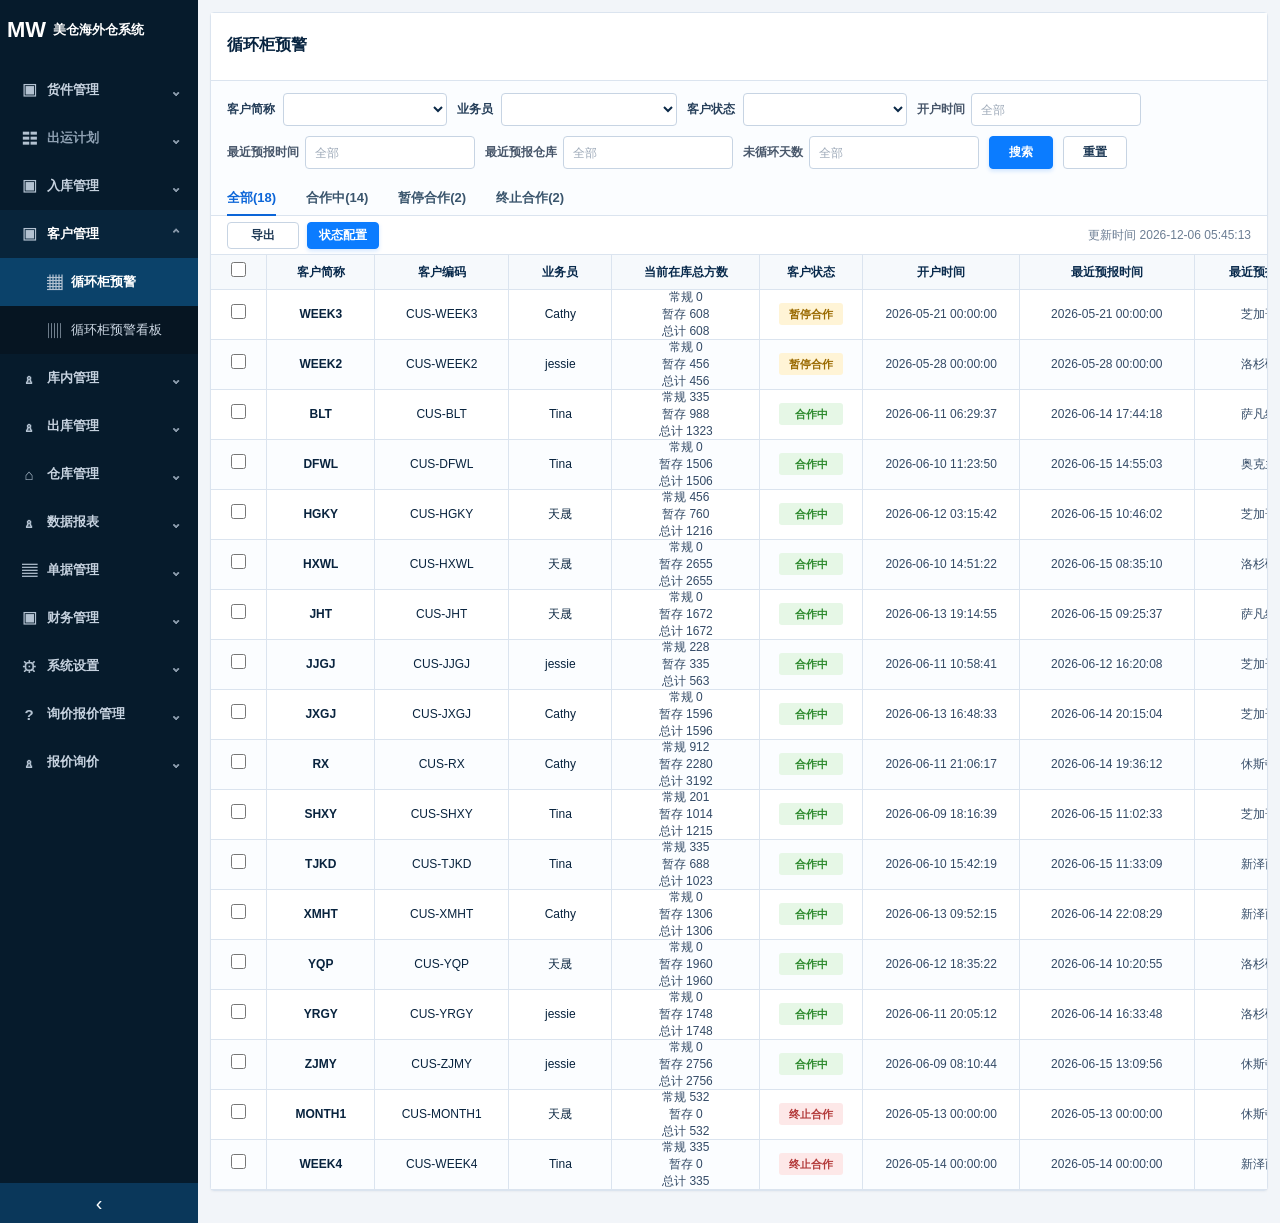
==== cycle-warning/index.html @ dd130757 "Publish latest cycle warning page" ====
<!doctype html>
<html lang="zh-CN">
  <head>
    <meta charset="UTF-8" />
    <meta name="viewport" content="width=device-width, initial-scale=1.0" />
    <title>循环柜预警</title>
    <meta http-equiv="Cache-Control" content="no-cache, no-store, must-revalidate" />
    <meta http-equiv="Pragma" content="no-cache" />
    <meta http-equiv="Expires" content="0" />
    <link rel="stylesheet" href="styles.css?v=20260706-update-time" />
    <style>
      .customer-status-badge { display: inline-flex; align-items: center; justify-content: center; min-width: 64px; height: 22px; padding: 0 8px; border-radius: 3px; font-weight: 700; font-size: 11px; background: #e6f7e6; color: #2d8a2d; }
      .customer-status-badge.paused { background: #fff4d6; color: #9a6a00; }
      .customer-status-badge.inactive { background: #fde8e8; color: #b33a3a; }
    </style>
  </head>
  <body>
    <div class="layout">
      <nav class="sidebar" aria-label="主导航">
        <div class="brand">
          <span class="brand-mark">MW</span>
          <span class="brand-name">美仓海外仓系统</span>
        </div>

        <div class="nav-menu">
          <button class="menu-button" type="button">
            <span class="menu-icon" aria-hidden="true">▣</span>
            <span>货件管理</span>
            <span class="menu-caret" aria-hidden="true">⌄</span>
          </button>
          <button class="menu-button muted" type="button">
            <span class="menu-icon" aria-hidden="true">☷</span>
            <span>出运计划</span>
            <span class="menu-caret" aria-hidden="true">⌄</span>
          </button>
          <button class="menu-button" type="button">
            <span class="menu-icon" aria-hidden="true">▣</span>
            <span>入库管理</span>
            <span class="menu-caret" aria-hidden="true">⌄</span>
          </button>
          <div class="submenu">
            <button class="submenu-button" type="button">
              <span class="submenu-icon" aria-hidden="true">▧</span>
              <span>预报单</span>
            </button>
            <button class="submenu-button" type="button">
              <span class="submenu-icon" aria-hidden="true">▧</span>
              <span>运单管理</span>
            </button>
          </div>
          <button class="menu-button active-parent" type="button" aria-expanded="true">
            <span class="menu-icon" aria-hidden="true">▣</span>
            <span>客户管理</span>
            <span class="menu-caret" aria-hidden="true">⌃</span>
          </button>
          <div class="submenu open">
            <button class="tab-button active" data-tab="overview" type="button">
              <span class="tab-icon" aria-hidden="true">▦</span>
              <span>循环柜预警</span>
            </button>
            <button class="tab-button" data-tab="warning-dashboard" type="button">
              <span class="tab-icon" aria-hidden="true">▥</span>
              <span>循环柜预警看板</span>
            </button>
          </div>
          <button class="menu-button" type="button">
            <span class="menu-icon" aria-hidden="true">♙</span>
            <span>库内管理</span>
            <span class="menu-caret" aria-hidden="true">⌄</span>
          </button>
          <button class="menu-button" type="button">
            <span class="menu-icon" aria-hidden="true">♙</span>
            <span>出库管理</span>
            <span class="menu-caret" aria-hidden="true">⌄</span>
          </button>
          <button class="menu-button" type="button">
            <span class="menu-icon" aria-hidden="true">⌂</span>
            <span>仓库管理</span>
            <span class="menu-caret" aria-hidden="true">⌄</span>
          </button>
          <button class="menu-button" type="button">
            <span class="menu-icon" aria-hidden="true">♙</span>
            <span>数据报表</span>
            <span class="menu-caret" aria-hidden="true">⌄</span>
          </button>
          <button class="menu-button" type="button">
            <span class="menu-icon" aria-hidden="true">▤</span>
            <span>单据管理</span>
            <span class="menu-caret" aria-hidden="true">⌄</span>
          </button>
          <button class="menu-button" type="button">
            <span class="menu-icon" aria-hidden="true">▣</span>
            <span>财务管理</span>
            <span class="menu-caret" aria-hidden="true">⌄</span>
          </button>
          <button class="menu-button" type="button">
            <span class="menu-icon" aria-hidden="true">⚙</span>
            <span>系统设置</span>
            <span class="menu-caret" aria-hidden="true">⌄</span>
          </button>
          <button class="menu-button" type="button">
            <span class="menu-icon" aria-hidden="true">?</span>
            <span>询价报价管理</span>
            <span class="menu-caret" aria-hidden="true">⌄</span>
          </button>
          <button class="menu-button" type="button">
            <span class="menu-icon" aria-hidden="true">♙</span>
            <span>报价询价</span>
            <span class="menu-caret" aria-hidden="true">⌄</span>
          </button>
        </div>
        <button class="sidebar-collapse" type="button" aria-label="收起侧栏">‹</button>
      </nav>

      <main class="page-shell" id="tab-overview">
        <section class="board-panel" aria-label="循环柜预警">
          <div class="board-header">
            <div>
              <h1>循环柜预警</h1>
            </div>
          </div>

          <div class="board-filters">
            <label class="field field-filter">
              <span>客户简称</span>
              <select id="overviewCustomerSearch">
                <option value=""></option>
              </select>
            </label>
            <label class="field field-filter">
              <span>业务员</span>
              <select id="overviewSalespersonSearch">
                <option value=""></option>
              </select>
            </label>
            <label class="field field-filter">
              <span>客户状态</span>
              <select id="overviewCustomerStatusSearch">
                <option value=""></option>
              </select>
            </label>
            <label class="field field-range">
              <span>开户时间</span>
              <div class="range-box" id="codeCreateTimeBox">
                <input class="range-display" id="codeCreateTimeDisplay" type="text" placeholder="全部" readonly autocomplete="off" />
                <button class="range-clear" id="codeCreateTimeClear" type="button" title="清除">✕</button>
                <div class="range-drop" hidden>
                  <div class="range-drop-row">
                    <input id="codeCreateTimeFrom" type="datetime-local" />
                    <span>—</span>
                    <input id="codeCreateTimeTo" type="datetime-local" />
                  </div>
                </div>
              </div>
            </label>
            <label class="field field-range">
              <span>最近预报时间</span>
              <div class="range-box" id="latestTimeBox">
                <input class="range-display" id="latestTimeDisplay" type="text" placeholder="全部" readonly autocomplete="off" />
                <button class="range-clear" id="latestTimeClear" type="button" title="清除">✕</button>
                <div class="range-drop" hidden>
                  <div class="range-drop-row">
                    <input id="latestTimeFrom" type="datetime-local" />
                    <span>—</span>
                    <input id="latestTimeTo" type="datetime-local" />
                  </div>
                </div>
              </div>
            </label>
            <label class="field field-range">
              <span>最近预报仓库</span>
              <div class="range-box multi-select-box" id="latestWarehouseBox">
                <input class="range-display" id="latestWarehouseDisplay" type="text" placeholder="全部" readonly autocomplete="off" />
                <button class="range-clear" id="latestWarehouseClear" type="button" title="清除">✕</button>
                <div class="range-drop multi-select-drop" id="latestWarehouseDrop" hidden></div>
              </div>
            </label>
            <label class="field field-range">
              <span>未循环天数</span>
              <div class="range-box" id="unreportedDaysBox">
                <input class="range-display" id="unreportedDaysDisplay" type="text" placeholder="全部" readonly autocomplete="off" />
                <button class="range-clear" id="unreportedDaysClear" type="button" title="清除">✕</button>
                <div class="range-drop" hidden>
                  <div class="range-drop-row">
                    <input id="unreportedDaysFrom" type="number" min="0" step="1" placeholder="最小" />
                    <span>—</span>
                    <input id="unreportedDaysTo" type="number" min="0" step="1" placeholder="最大" />
                  </div>
                </div>
              </div>
            </label>
            <button id="boardSearchButton" class="btn primary" type="button">搜索</button>
            <button id="resetBoardButton" class="btn" type="button">重置</button>
          </div>

          <div class="board-status-tabs" aria-label="客户合作状态筛选">
            <button class="board-status-tab active" type="button" data-status="">全部</button>
            <button class="board-status-tab" type="button" data-status="合作中">合作中</button>
            <button class="board-status-tab" type="button" data-status="暂停合作">暂停合作</button>
            <button class="board-status-tab" type="button" data-status="终止合作">终止合作</button>
          </div>

          <div class="board-list-toolbar" id="boardListToolbar">
            <div class="toolbar-actions">
              <button class="btn tiny" id="boardListExportBtn" type="button">导出</button>
              <button class="btn tiny primary" id="boardListCsBtn" type="button">状态配置</button>
            </div>
            <span class="toolbar-update-time" id="boardUpdateTime"></span>
          </div>

          <div class="alert-table-wrap">
            <table class="alert-table">
              <thead>
                <tr>
                  <th class="col-check"><input id="boardSelectAll" type="checkbox" aria-label="全选" /></th>
                  <th>客户简称</th>
                  <th>客户编码</th>
                  <th>业务员</th>
                  <th>当前在库总方数</th>
                  <th>客户状态</th>
                  <th>开户时间</th>
                  <th>最近预报时间</th>
                  <th>最近预报仓库</th>
                  <th>未循环天数</th>
                  <th>洛杉矶仓最近预报时间</th>
                  <th>洛杉矶仓在库方数</th>
                  <th>芝加哥仓最近预报时间</th>
                  <th>芝加哥仓在库方数</th>
                  <th>新泽西仓最近预报时间</th>
                  <th>新泽西仓在库方数</th>
                  <th>萨凡纳仓最近预报时间</th>
                  <th>萨凡纳仓在库方数</th>
                  <th>休斯顿仓最近预报时间</th>
                  <th>休斯顿仓在库方数</th>
                  <th>奥克兰仓最近预报时间</th>
                  <th>奥克兰仓在库方数</th>
                </tr>
              </thead>
              <tbody id="alertBody"></tbody>
            </table>
            <div id="overviewEmptyState" class="empty-state" hidden>暂无匹配预警记录</div>
          </div>
        </section>
      </main>

      <main class="page-shell" id="tab-warning-dashboard" hidden>
        <section class="dashboard-panel" aria-label="循环柜预警看板">
          <div class="board-header">
            <div>
              <h1>循环柜预警看板</h1>
              <p>按周追踪未预报客户数量，并识别连续未预报周数最高的客户</p>
            </div>
            <div class="header-tools">
              <div class="run-meta" id="dashboardMeta">数据加载中</div>
            </div>
          </div>

          <div class="board-filters dashboard-filters">
            <label class="field field-week-range">
              <span>统计周范围</span>
              <select id="dashboardWeekRangeSelect">
                <option value="current">本周</option>
                <option value="4">近4周</option>
                <option value="8" selected>近8周</option>
                <option value="all">全部周期</option>
              </select>
            </label>
            <button id="dashboardSearchButton" class="btn primary" type="button">搜索</button>
            <button id="dashboardResetButton" class="btn" type="button">重置</button>
          </div>

          <div class="dashboard-grid">
            <article class="dashboard-card chart-card">
              <div class="chart-head">
                <div>
                  <h2>每周未预报客户数量</h2>
                  <p>按统计周范围</p>
                </div>
                <strong id="weeklyWarningTotal">0</strong>
              </div>
              <div class="line-chart-wrap">
                <canvas id="weeklyWarningLineChart" height="260"></canvas>
              </div>
            </article>

            <article class="dashboard-card chart-card">
              <div class="chart-head">
                <div>
                  <h2>连续未预报周数 Top 10</h2>
                  <p>当前预警客户范围，展示实际连续周数</p>
                </div>
                <strong id="topUnreportedMax">0</strong>
              </div>
              <div class="bar-chart-list" id="topUnreportedBarChart"></div>
            </article>
          </div>
        </section>
      </main>

      <main class="page-shell details-drawer" id="tab-details" hidden>
        <div class="details-top-bar">
          <button id="backButton" class="drawer-close-btn" type="button" aria-label="关闭">×</button>
          <strong class="details-title">预报明细</strong>
          <span id="resultSummary">共 0 条</span>
          <div class="details-top-actions">
            <span class="selection-info" id="selectionInfo">已选 0 条</span>
            <button id="exportSelectedButton" class="btn tiny" type="button" hidden>导出选中</button>
            <button id="clearSelectionButton" class="btn tiny" type="button" hidden>取消选择</button>
          </div>
        </div>

        <section class="search-panel" aria-label="搜索筛选">
          <div class="search-row">
            <label class="field">
              <span>客户名称</span>
              <input id="customerInput" type="text" placeholder="如 TTTX" autocomplete="off" />
            </label>
            <label class="field">
              <span>业务员</span>
              <input id="salespersonInput" type="text" placeholder="如 jessie" autocomplete="off" />
            </label>
            <label class="field">
              <span>运单状态</span>
              <select id="statusSelect">
                <option value="">全部运单状态</option>
              </select>
            </label>
            <label class="field">
              <span>创建时间</span>
              <input id="createdAtInput" type="text" placeholder="如 2026-06-14" autocomplete="off" />
            </label>
            <label class="field">
              <span>船司代码</span>
              <input id="carrierCodeInput" type="text" placeholder="如 HEDE" autocomplete="off" />
            </label>
            <div class="actions" aria-label="搜索操作">
              <button id="searchButton" class="btn primary" type="button">搜索</button>
              <button id="resetButton" class="btn" type="button">重置</button>
            </div>
          </div>
        </section>

        <section class="table-section" aria-label="预报明细">
          <div class="warehouse-tabs" aria-label="仓库筛选">
            <button class="warehouse-tab active" type="button" data-warehouse="">全部</button>
            <button class="warehouse-tab" type="button" data-warehouse="洛杉矶仓">洛杉矶仓</button>
            <button class="warehouse-tab" type="button" data-warehouse="芝加哥仓">芝加哥仓</button>
            <button class="warehouse-tab" type="button" data-warehouse="新泽西仓">新泽西仓</button>
            <button class="warehouse-tab" type="button" data-warehouse="萨凡纳仓">萨凡纳仓</button>
            <button class="warehouse-tab" type="button" data-warehouse="休斯顿仓">休斯顿仓</button>
            <button class="warehouse-tab" type="button" data-warehouse="奥克兰仓">奥克兰仓</button>
            <button class="btn tiny" id="exportButton" type="button">导出</button>
            <button class="icon-btn field-settings-button" id="fieldSettingsButton" type="button" aria-label="自定义列表字段" title="自定义列表字段">⚙</button>
          </div>

          <div class="table-wrap">
            <table id="detailsTable">
              <thead>
                <tr id="detailsTableHead"></tr>
              </thead>
              <tbody id="tableBody"></tbody>
            </table>
            <div id="emptyState" class="empty-state" hidden>暂无匹配数据</div>
          </div>
        </section>

      </main>
    </div>

    <div class="field-settings-mask" id="fieldSettingsMask" hidden></div>
    <aside class="field-settings-drawer" id="fieldSettingsDrawer" hidden aria-label="自定义列表字段">
      <div class="field-settings-header">
        <button class="modal-close-btn" id="fieldSettingsClose" type="button" aria-label="关闭">×</button>
        <h2>自定义列表字段</h2>
      </div>
      <div class="field-settings-table-wrap">
        <table class="field-settings-table">
          <thead>
            <tr>
              <th>列顺序</th>
              <th>字段名称(中文)</th>
              <th>是否显示</th>
              <th>操作</th>
            </tr>
          </thead>
          <tbody id="fieldSettingsBody"></tbody>
        </table>
      </div>
      <div class="field-settings-footer">
        <button class="btn" id="fieldSettingsCancel" type="button">取消</button>
        <button class="btn primary" id="fieldSettingsApply" type="button">应用</button>
      </div>
    </aside>

    <div id="toast" class="toast" hidden></div>

    <div class="modal-overlay" id="customerStatusModal" hidden>
      <div class="modal-panel" style="width:480px;">
        <div class="modal-header">
          <h2>状态配置</h2>
          <button class="modal-close-btn" id="customerStatusModalClose" type="button" aria-label="关闭">✕</button>
        </div>
        <div class="progress-modal-body" style="padding:20px 24px;">
          <div class="progress-form-row">
            <label class="progress-form-label">暂停合作</label>
            <div class="progress-form-control">
              <input id="csPauseDays" type="number" min="0" step="1" style="width:100%;height:34px;border:1px solid #d0d7df;border-radius:4px;padding:0 10px;font-size:13px;outline:none;" />
              <p class="progress-form-hint">未循环天数大于等于该值时显示为暂停合作。</p>
            </div>
          </div>
          <div class="progress-form-row">
            <label class="progress-form-label">终止合作</label>
            <div class="progress-form-control">
              <input id="csTerminateDays" type="number" min="1" step="1" style="width:100%;height:34px;border:1px solid #d0d7df;border-radius:4px;padding:0 10px;font-size:13px;outline:none;" />
              <p class="progress-form-hint">未循环天数大于等于该值时显示为终止合作。</p>
            </div>
          </div>
          <div class="progress-form-row">
            <label class="progress-form-label">低方数预警</label>
            <div class="progress-form-control">
              <input id="csLowVolumeThreshold" type="number" min="0" step="1" style="width:100%;height:34px;border:1px solid #d0d7df;border-radius:4px;padding:0 10px;font-size:13px;outline:none;" />
              <p class="progress-form-hint">在库方数低于该值时标红显示。</p>
            </div>
          </div>
          <div id="csConfigSummary" style="margin:0 0 14px 92px;color:#55708e;font-size:12px;line-height:1.6;"></div>
          <div class="progress-modal-actions" style="margin-top:18px;">
            <button class="btn" id="csCancelBtn" type="button">取消</button>
            <button class="btn primary" id="csConfirmBtn" type="button">确认</button>
          </div>
        </div>
      </div>
    </div>

    <script src="script.js?v=20260707-warehouse-dropdown-total"></script>
    <script>
      window.addEventListener('error', function(e) {
        document.querySelector('#alertBody') && (document.querySelector('#alertBody').innerHTML = '<tr><td colspan="22" style="color:red;padding:20px;text-align:center;">JS 错误: ' + e.message + ' (行 ' + e.lineno + ':' + e.colno + ')</td></tr>');
      });
    </script>
  </body>
</html>
---- cycle-warning/styles.css ----
:root {
  --page-bg: #f2f5f9;
  --panel-bg: #ffffff;
  --line: #dbe4ef;
  --line-strong: #c7d4e3;
  --text: #08233e;
  --muted: #6c7e94;
  --link: #0b65d8;
  --header-bg: #f6f9fc;
  --row-hover: #f6faff;
  --row-selected: #e9f3ff;
  --primary: #0b7cff;
  --primary-dark: #0065d8;
  --sidebar-bg: #061b2c;
  --sidebar-panel: #08243a;
  --sidebar-active: #0b426a;
  --risk-bg: #fff3dc;
  --risk-line: #f4c36f;
  --risk-text: #88540d;
  --done-bg: #eaf7ef;
  --done-text: #246b3d;
}

* {
  box-sizing: border-box;
}

[hidden] {
  display: none !important;
}

body {
  margin: 0;
  background: var(--page-bg);
  color: var(--text);
  font-family: "Microsoft YaHei", "PingFang SC", Arial, sans-serif;
  font-size: 12px;
  line-height: 1.35;
  -webkit-font-smoothing: antialiased;
}

button,
input,
select,
textarea {
  font: inherit;
}

button {
  cursor: pointer;
}

.layout {
  display: flex;
  min-height: 100vh;
}

.sidebar {
  position: relative;
  width: 198px;
  flex-shrink: 0;
  background: var(--sidebar-bg);
  display: flex;
  flex-direction: column;
  padding-top: 12px;
  color: #c9d6e4;
}

.brand {
  display: flex;
  align-items: center;
  gap: 7px;
  height: 36px;
  padding: 0 6px 0 7px;
  color: #fff;
  white-space: nowrap;
}

.brand-mark {
  position: relative;
  display: inline-flex;
  align-items: center;
  height: 28px;
  color: #fff;
  font-size: 22px;
  font-weight: 900;
  letter-spacing: 0;
}

.brand-mark::before {
  content: "";
  position: absolute;
  left: -2px;
  top: 4px;
  bottom: 2px;
  width: 20px;
  background: #e0184f;
  transform: skewY(-9deg);
  z-index: -1;
}

.brand-name {
  font-size: 13px;
  font-weight: 800;
  color: #fff;
}

.nav-menu {
  flex: 1;
  padding-top: 18px;
  overflow: auto;
  scrollbar-width: thin;
  scrollbar-color: #17405f transparent;
}

.menu-button,
.submenu-button,
.tab-button {
  appearance: none;
  display: flex;
  align-items: center;
  width: 100%;
  border: 0;
  background: transparent;
  color: #c6d2df;
  text-align: left;
}

.menu-button {
  gap: 11px;
  height: 48px;
  padding: 0 18px 0 22px;
  font-size: 13px;
  font-weight: 600;
}

.menu-button:hover,
.submenu-button:hover,
.tab-button:hover {
  background: rgba(255, 255, 255, 0.045);
  color: #fff;
}

.menu-button.active-parent {
  background: var(--sidebar-panel);
  color: #fff;
  font-weight: 700;
}

.menu-button.muted {
  color: #8fa1b3;
}

.menu-icon,
.submenu-icon,
.tab-icon {
  width: 14px;
  flex-shrink: 0;
  color: #b3c2d1;
  font-size: 15px;
  line-height: 1;
  text-align: center;
}

.menu-caret {
  margin-left: auto;
  color: #93a3b4;
  font-size: 17px;
  line-height: 1;
}

.submenu {
  display: none;
}

.submenu.open {
  display: block;
}

.submenu-button {
  gap: 10px;
  height: 48px;
  padding: 0 18px 0 47px;
  color: #c1ccda;
  font-size: 13px;
  background: #061522;
}

.submenu .tab-button {
  gap: 10px;
  height: 48px;
  padding: 0 18px 0 47px;
  border-left: 0;
  color: #cdd8e4;
  font-size: 13px;
  background: #061522;
}

.submenu .tab-button.active {
  background: var(--sidebar-active);
  color: #fff;
  font-weight: 700;
}

.sidebar-collapse {
  height: 40px;
  border: 0;
  background: #0a375a;
  color: #fff;
  font-size: 20px;
  line-height: 1;
}

.tab-button {
  height: 42px;
}

.tab-button.active {
  color: #fff;
}

.page-shell {
  flex: 1;
  min-width: 0;
  padding: 12px 12px 22px;
  overflow: auto;
  background: var(--page-bg);
}

body.details-open {
  overflow: hidden;
}

body.details-open::after {
  content: "";
  position: fixed;
  inset: 0;
  z-index: 50;
  background: rgba(0, 0, 0, 0.44);
  pointer-events: none;
}

.board-panel,
.search-panel {
  margin: 0 0 10px;
  background: var(--panel-bg);
  border: 1px solid var(--line);
  border-radius: 4px;
  box-shadow: 0 1px 2px rgba(15, 35, 60, 0.04);
}

.board-header {
  display: flex;
  align-items: center;
  justify-content: space-between;
  gap: 16px;
  min-height: 68px;
  padding: 13px 16px;
  border-bottom: 1px solid var(--line);
  background: #fff;
}

.board-header h1 {
  margin: 0 0 4px;
  color: #07233f;
  font-size: 16px;
  font-weight: 800;
}

.board-header p {
  margin: 0;
  color: #55708e;
  font-size: 12px;
}

.header-tools {
  display: flex;
  align-items: center;
  gap: 12px;
}

.run-meta {
  min-width: 174px;
  padding: 8px 11px;
  border: 1px solid #cfe1fb;
  border-radius: 4px;
  background: #f2f7ff;
  color: #145ca8;
  text-align: center;
  white-space: nowrap;
  font-weight: 600;
}

.board-filters {
  display: flex;
  align-items: center;
  gap: 10px;
  padding: 12px 16px;
  background: #fbfdff;
  flex-wrap: wrap;
}

.board-status-tabs {
  display: flex;
  align-items: center;
  gap: 30px;
  padding: 0 16px;
  border-bottom: 1px solid var(--line);
  background: #fbfdff;
}

.board-status-tab {
  position: relative;
  height: 34px;
  padding: 0;
  border: 0;
  background: transparent;
  color: #3a556d;
  font-size: 13px;
  font-weight: 700;
  cursor: pointer;
}

.board-status-tab:hover {
  color: #0b65d8;
}

.board-status-tab.active {
  color: #0b65d8;
}

.board-status-tab.active::after {
  position: absolute;
  right: 0;
  bottom: -1px;
  left: 0;
  height: 2px;
  background: #0b65d8;
  content: "";
}

.alert-table-wrap {
  position: relative;
  overflow: auto;
  background: #fff;
}

.alert-table {
  width: 100%;
  min-width: 3060px;
  border-collapse: collapse;
  table-layout: fixed;
}

.alert-table .col-check {
  width: 50px;
}

.alert-table th,
.alert-table td {
  height: 45px;
  padding: 0 10px;
  border-right: 1px solid var(--line);
  border-bottom: 1px solid var(--line);
  text-align: center;
  vertical-align: middle;
  white-space: nowrap;
  overflow: hidden;
  text-overflow: ellipsis;
}

.alert-table th {
  position: sticky;
  top: 0;
  z-index: 2;
  height: 34px;
  background: var(--header-bg);
  color: #092a4c;
  font-weight: 800;
}

.alert-table th:nth-child(2),
.alert-table td:nth-child(2) {
  width: 96px;
}

.alert-table th:nth-child(3),
.alert-table td:nth-child(3) {
  width: 120px;
}

.alert-table th:nth-child(4),
.alert-table td:nth-child(4) {
  width: 92px;
}

.alert-table th:nth-child(5),
.alert-table td:nth-child(5) {
  width: 132px;
}

.alert-table th:nth-child(6),
.alert-table td:nth-child(6) {
  width: 92px;
}

.alert-table th:nth-child(7),
.alert-table td:nth-child(7) {
  width: 140px;
}

.alert-table th:nth-child(8),
.alert-table td:nth-child(8) {
  width: 156px;
}

.alert-table th:nth-child(9),
.alert-table td:nth-child(9) {
  width: 126px;
}

.alert-table th:nth-child(10),
.alert-table td:nth-child(10) {
  width: 96px;
}

/* 仓库时间/在库方数列 11-22 */
.alert-table th:nth-child(n + 11):nth-child(-n + 22),
.alert-table td:nth-child(n + 11):nth-child(-n + 22) {
  width: 136px;
}


tbody tr:hover {
  background: var(--row-hover);
}

.alert-table tbody tr:nth-child(even),
.table-wrap tbody tr:nth-child(even) {
  background: #fbfdff;
}

.alert-table tbody tr:nth-child(even):hover,
.table-wrap tbody tr:nth-child(even):hover {
  background: var(--row-hover);
}

.dashboard-panel {
  min-height: 100vh;
  padding: 18px;
}

.dashboard-grid {
  display: grid;
  grid-template-columns: minmax(0, 1.1fr) minmax(360px, 0.9fr);
  gap: 16px;
}

.dashboard-filters {
  margin-bottom: 16px;
}

.dashboard-card {
  background: #fff;
  border: 1px solid var(--line);
  border-radius: 6px;
  overflow: hidden;
}

.chart-card {
  padding: 16px;
}

.chart-head {
  display: flex;
  align-items: flex-start;
  justify-content: space-between;
  gap: 14px;
  margin-bottom: 12px;
}

.chart-head h2 {
  margin: 0 0 4px;
  color: #08233e;
  font-size: 16px;
}

.chart-head p {
  margin: 0;
  color: var(--muted);
}

.chart-head strong {
  color: #0b65d8;
  font-size: 24px;
  line-height: 1;
}

.line-chart-wrap {
  height: 300px;
}

.line-chart-wrap canvas {
  display: block;
  width: 100%;
  height: 100%;
}

.bar-chart-list {
  display: grid;
  gap: 10px;
}

.bar-chart-row {
  display: grid;
  grid-template-columns: 70px minmax(0, 1fr) 64px;
  align-items: center;
  gap: 10px;
  min-height: 30px;
}

.bar-chart-name {
  overflow: hidden;
  color: #0b2948;
  font-weight: 700;
  text-overflow: ellipsis;
  white-space: nowrap;
}

.bar-chart-track {
  height: 10px;
  overflow: hidden;
  border-radius: 999px;
  background: #edf3f8;
}

.bar-chart-fill {
  height: 100%;
  border-radius: inherit;
  background: linear-gradient(90deg, #0b7cff, #1aa37a);
}

.bar-chart-value {
  color: #3a556d;
  font-weight: 700;
  text-align: right;
}

.alert-table tbody tr.board-selected,
tbody tr.is-selected {
  background: var(--row-selected);
}

.warehouse-time {
  display: block;
  width: 100%;
  color: #334a66;
  font-size: 12px;
  font-weight: 400;
  text-align: center;
}

.warehouse-time.empty {
  color: #8b98a9;
}

.warehouse-volume {
  display: block;
  width: 100%;
  color: #334a66;
  font-size: 12px;
  font-weight: 600;
  text-align: center;
}

.warehouse-volume.empty {
  color: #8b98a9;
  font-weight: 400;
}

.stock-volume-cell {
  display: grid;
  gap: 2px;
  color: #334a66;
  font-size: 12px;
  line-height: 1.25;
  text-align: center;
}

.volume-low {
  color: #d93025;
  font-weight: 800;
}

.total-stock-volume-cell.stock-volume-low {
  color: #d93025;
  font-weight: 800;
}



.status-badge {
  display: inline-flex;
  align-items: center;
  justify-content: center;
  min-width: 56px;
  height: 22px;
  padding: 0 8px;
  border-radius: 3px;
  font-weight: 700;
  line-height: 1;
}

.field {
  display: flex;
  align-items: center;
  gap: 8px;
  min-width: 0;
}

.field span {
  color: #263f5a;
  white-space: nowrap;
  flex-shrink: 0;
  font-weight: 600;
}

.field input,
.field select,
.field textarea {
  width: 100%;
  height: 33px;
  border: 1px solid var(--line-strong);
  border-radius: 4px;
  background: #fff;
  color: #0b2948;
  padding: 0 9px;
  outline: none;
}

.field input:focus,
.field select:focus,
.field textarea:focus {
  border-color: var(--primary);
  box-shadow: 0 0 0 2px rgba(22, 119, 255, 0.12);
}

.compact-field {
  width: 180px;
}

.field-filter {
  min-width: 220px;
}

.field-filter select {
  width: 100%;
}

.field-week-filter {
  min-width: 150px;
}

.field-week-range {
  min-width: 240px;
}

.field-week-range select {
  min-width: 132px;
}

.field-range {
  display: flex;
  align-items: center;
  gap: 6px;
  min-width: 200px;
}

.field-range > span:first-child {
  color: #47566a;
  white-space: nowrap;
  flex-shrink: 0;
}

/* ── single-box range picker ── */

.range-box {
  position: relative;
  flex: 1;
  min-width: 0;
}

.range-display {
  width: 100%;
  height: 33px;
  border: 1px solid var(--line-strong);
  border-radius: 4px;
  background: #fff;
  color: var(--text);
  padding: 0 28px 0 9px;
  outline: none;
  cursor: pointer;
  font-size: 12px;
}

.range-display::placeholder {
  color: #9eaab9;
}

.range-display:focus {
  border-color: var(--primary);
  box-shadow: 0 0 0 2px rgba(22, 119, 255, 0.12);
}

.range-clear {
  position: absolute;
  right: 4px;
  top: 50%;
  transform: translateY(-50%);
  width: 20px;
  height: 20px;
  border: 0;
  border-radius: 50%;
  background: transparent;
  color: #9eaab9;
  font-size: 10px;
  line-height: 1;
  cursor: pointer;
  display: none;
  align-items: center;
  justify-content: center;
}

.range-box.has-value .range-clear {
  display: flex;
}

.range-clear:hover {
  background: #f0f2f5;
  color: var(--text);
}

.range-drop {
  position: absolute;
  top: 36px;
  left: 0;
  z-index: 10;
  background: #fff;
  border: 1px solid var(--line-strong);
  border-radius: 4px;
  box-shadow: 0 6px 20px rgba(31, 45, 64, 0.14);
  padding: 10px;
}

.multi-select-box {
  min-width: 150px;
}

.multi-select-drop {
  display: grid;
  gap: 2px;
  padding: 6px;
}

.multi-select-option {
  display: flex;
  align-items: center;
  gap: 7px;
  height: 28px;
  padding: 0 6px;
  border-radius: 4px;
  color: #334a66;
  font-size: 12px;
  cursor: pointer;
}

.multi-select-option:hover {
  background: #f3f7fb;
}

.multi-select-option input {
  margin: 0;
}

.range-drop[hidden] {
  display: none;
}

.range-drop-row {
  display: flex;
  align-items: center;
  gap: 8px;
}

.range-drop-row span {
  color: var(--muted);
  flex-shrink: 0;
}

.range-drop-row input[type="datetime-local"] {
  flex: 1;
  min-width: 0;
  height: 32px;
  border: 1px solid var(--line-strong);
  border-radius: 3px;
  background: #fff;
  color: var(--text);
  padding: 0 8px;
  outline: none;
  font-size: 12px;
}

.range-drop-row input[type="datetime-local"]:focus {
  border-color: var(--primary);
  box-shadow: 0 0 0 2px rgba(22, 119, 255, 0.12);
}

.btn {
  height: 33px;
  min-width: 64px;
  border: 1px solid var(--line-strong);
  border-radius: 4px;
  background: #fff;
  color: #1f3a56;
  font-weight: 600;
}

.btn:hover {
  border-color: #aebbd0;
  background: #f7f9fc;
}

.btn.primary {
  border-color: var(--primary);
  background: var(--primary);
  color: #fff;
  box-shadow: 0 2px 4px rgba(11, 124, 255, 0.18);
}

.btn.primary:hover {
  border-color: var(--primary-dark);
  background: var(--primary-dark);
}

.btn.tiny {
  height: 27px;
  min-width: 72px;
  padding: 0 8px;
}

.search-panel {
  padding: 14px 16px;
  background: #fbfdff;
}

.search-row {
  display: grid;
  grid-template-columns: repeat(auto-fit, minmax(220px, 1fr));
  gap: 10px 14px;
  align-items: center;
}

.field-wide {
  grid-column: span 1;
}

.field-wide input {
  min-width: 0;
}

.search-row .field input,
.search-row .field select {
  height: 33px;
  padding: 0 9px;
}

.actions {
  display: flex;
  gap: 8px;
  align-items: center;
  grid-column: 1 / -1;
}

.actions .btn {
  height: 33px;
  min-width: 80px;
}

.table-section {
  margin: 0;
  background: var(--panel-bg);
  border: 1px solid var(--line);
  border-radius: 4px;
  overflow: hidden;
  box-shadow: 0 1px 2px rgba(15, 35, 60, 0.04);
}

/* ── Details top bar ── */

.details-top-bar {
  display: flex;
  align-items: center;
  gap: 12px;
  height: 42px;
  padding: 0 18px;
  background: var(--panel-bg);
  border: 0;
  border-bottom: 1px solid var(--line);
  margin: 0;
  border-radius: 0;
}

.details-title {
  font-size: 14px;
  color: #1e2f44;
  font-weight: 800;
}

#resultSummary {
  color: var(--muted);
}

.details-top-actions {
  display: flex;
  align-items: center;
  gap: 8px;
  margin-left: auto;
}

.selection-info {
  color: var(--muted);
  margin-right: 4px;
}

.back-btn {
  color: var(--primary);
  border-color: transparent;
  background: transparent;
  font-weight: 700;
}

.back-btn:hover {
  background: #f0f5ff;
  border-color: rgba(22, 119, 255, 0.25);
}

.drawer-close-btn {
  width: 26px;
  height: 26px;
  border: 0;
  border-radius: 3px;
  background: transparent;
  color: #8a96a6;
  font-size: 22px;
  line-height: 1;
}

.drawer-close-btn:hover {
  background: #f2f5f8;
  color: #17283d;
}

.details-drawer {
  position: fixed;
  top: 0;
  right: 0;
  bottom: 0;
  z-index: 60;
  width: min(1180px, 72vw);
  min-width: 860px;
  padding: 0;
  background: #fff;
  box-shadow: -10px 0 28px rgba(0, 0, 0, 0.22);
  display: flex;
  flex-direction: column;
  overflow: hidden;
}

.details-drawer[hidden] {
  display: none !important;
}

.details-drawer .search-panel {
  margin: 0;
  border: 0;
  border-bottom: 1px solid var(--line);
  border-radius: 0;
  box-shadow: none;
  flex-shrink: 0;
}

.details-drawer .search-row {
  grid-template-columns: repeat(4, minmax(170px, 1fr));
}

.details-drawer .actions {
  grid-column: auto;
  justify-content: flex-start;
}

.details-drawer .table-section {
  margin: 0;
  border: 0;
  border-radius: 0;
  box-shadow: none;
  flex: 1;
  min-height: 0;
  display: flex;
  flex-direction: column;
}

.details-drawer .table-wrap {
  flex: 1;
  min-height: 0;
  overflow: auto;
}

.progress-section {
  flex: 0 0 30%;
  min-height: 100px;
  padding: 10px 18px 12px;
  background: #fff;
  border-top: 1px solid var(--line);
  display: flex;
  flex-direction: column;
  overflow: hidden;
}

.progress-header {
  display: flex;
  align-items: center;
  justify-content: space-between;
  margin-bottom: 6px;
  flex-shrink: 0;
}

.progress-header h2 {
  margin: 0;
  color: #0c253f;
  font-size: 13px;
  font-weight: 800;
}

/* ── Progress Modal ── */

.modal-panel.progress-modal-panel {
  width: 570px;
  border-radius: 8px;
  overflow: hidden;
}

.progress-modal-body {
  padding: 24px 28px 20px;
}

.progress-form-row {
  display: flex;
  align-items: flex-start;
  gap: 12px;
  margin-bottom: 18px;
}

.progress-form-label {
  flex-shrink: 0;
  width: 80px;
  padding-top: 9px;
  text-align: right;
  color: #1a324b;
  font-size: 12px;
  font-weight: 700;
  line-height: 1.3;
}

/* 编辑模式已有附件 */
.progress-edit-attachments {
  display: flex;
  flex-wrap: wrap;
  align-items: center;
  gap: 6px;
  margin-bottom: 8px;
}

.progress-edit-attach-label {
  color: var(--muted);
  font-size: 11px;
  margin-right: 2px;
}

.progress-edit-attach-item {
  display: inline-flex;
  align-items: center;
  gap: 4px;
  padding: 3px 6px 3px 8px;
  border: 1px solid #cdd7e6;
  border-radius: 4px;
  background: #fff;
  font-size: 11px;
  max-width: 200px;
}

.progress-edit-attach-name {
  overflow: hidden;
  text-overflow: ellipsis;
  white-space: nowrap;
  color: #0b65d8;
}

.progress-edit-attach-del {
  width: 16px;
  height: 16px;
  border: 0;
  border-radius: 50%;
  background: transparent;
  color: #a0aebb;
  font-size: 10px;
  line-height: 1;
  cursor: pointer;
  flex-shrink: 0;
}

.progress-edit-attach-del:hover {
  background: #e04a4a;
  color: #fff;
}

.progress-required {
  color: #e04a4a;
  margin-left: 2px;
  font-weight: 700;
}

.progress-form-control {
  flex: 1;
  min-width: 0;
}

.progress-form-control textarea {
  width: 100%;
  min-height: 140px;
  resize: vertical;
  border: 1px solid #cdd7e6;
  border-radius: 5px;
  padding: 7px 10px;
  color: var(--text);
  font: inherit;
  font-size: 13px;
  line-height: 1.5;
  background: #fafcfd;
  outline: none;
  transition: border-color 0.18s, box-shadow 0.18s, background 0.18s;
}

.progress-form-control textarea::placeholder {
  color: #aebbcb;
}

.progress-form-control textarea:focus {
  border-color: var(--primary);
  background: #fff;
  box-shadow: 0 0 0 3px rgba(11, 124, 255, 0.1);
}

.progress-file-row {
  display: flex;
  align-items: center;
  gap: 12px;
  flex-wrap: wrap;
}

.progress-form-hint {
  margin: 8px 0 0;
  color: #95a4b6;
  font-size: 11px;
}

.progress-modal-actions {
  display: flex;
  justify-content: flex-end;
  gap: 8px;
  margin-top: 4px;
  padding-top: 14px;
  border-top: 1px solid #edf1f6;
}

.progress-modal-actions .btn {
  min-width: 72px;
  height: 32px;
  font-size: 12px;
  border-radius: 5px;
}

.attachment-picker {
  display: inline-flex;
  align-items: center;
  justify-content: center;
  height: 30px;
  min-width: 82px;
  border: 1px solid var(--line-strong);
  border-radius: 4px;
  background: #fff;
  color: #1f3a56;
  font-weight: 700;
  cursor: pointer;
}

.attachment-picker input {
  display: none;
}

.attachment-name {
  min-width: 0;
  flex: 1;
  color: var(--muted);
  overflow: hidden;
  text-overflow: ellipsis;
  white-space: nowrap;
}

.progress-list {
  position: relative;
  padding-left: 18px;
  overflow-y: auto;
  flex: 1;
  min-height: 0;
}

.progress-list::before {
  content: "";
  position: absolute;
  left: 5px;
  top: 4px;
  bottom: 4px;
  width: 1px;
  background: #d9e4f0;
}

.progress-item {
  position: relative;
  margin-bottom: 8px;
  padding: 8px 10px;
  border-radius: 4px;
  background: #f3f7fd;
  font-size: 12px;
}

.progress-dot {
  position: absolute;
  left: -17px;
  top: 12px;
  width: 9px;
  height: 9px;
  border-radius: 50%;
  background: var(--primary);
  box-shadow: 0 0 0 3px #e8f2ff;
}

.progress-meta {
  display: flex;
  align-items: center;
  gap: 8px;
  margin-bottom: 4px;
  color: var(--muted);
}

.progress-meta strong {
  color: #263f5a;
}

.progress-content {
  color: #0c253f;
  font-weight: 600;
  white-space: pre-wrap;
}

.progress-attachments {
  display: flex;
  flex-wrap: wrap;
  gap: 6px;
  margin-top: 6px;
}

.progress-attachments span {
  max-width: 180px;
  padding: 3px 6px;
  border: 1px solid #cfe1fb;
  border-radius: 3px;
  background: #fff;
  color: #0b65d8;
  overflow: hidden;
  text-overflow: ellipsis;
  white-space: nowrap;
  font-size: 11px;
}

.progress-empty {
  flex: 1;
  min-height: 0;
  display: flex;
  align-items: center;
  justify-content: center;
  color: var(--muted);
  font-size: 12px;
}

.progress-item-actions {
  position: absolute;
  right: 10px;
  top: 10px;
  display: flex;
  gap: 6px;
  opacity: 0;
  transition: opacity 0.18s;
}

.progress-item:hover .progress-item-actions {
  opacity: 1;
}

.progress-edit-btn,
.progress-delete-btn {
  height: 22px;
  min-width: 44px;
  padding: 0 8px;
  border-radius: 3px;
  background: #fff;
  font-size: 11px;
  font-weight: 600;
  cursor: pointer;
}

.progress-edit-btn {
  border: 1px solid #c7d7f0;
  color: #2d6fd8;
}

.progress-edit-btn:hover {
  background: #2d6fd8;
  color: #fff;
  border-color: #2d6fd8;
}

.progress-delete-btn {
  border: 1px solid #f4c6c6;
  color: #d43535;
}

.progress-delete-btn:hover {
  background: #d43535;
  color: #fff;
  border-color: #d43535;
}

/* ── Toast notification ── */

.toast {
  position: fixed;
  top: 24px;
  left: 50%;
  transform: translateX(-50%);
  z-index: 9999;
  min-width: 180px;
  max-width: 600px;
  padding: 12px 24px;
  border-radius: 6px;
  color: #fff;
  font-size: 13px;
  font-weight: 700;
  text-align: center;
  box-shadow: 0 4px 18px rgba(0, 0, 0, 0.22);
  pointer-events: none;
  animation: toastSlideIn 0.32s ease-out;
}

.toast-success {
  background: #1b9647;
}

.toast-warning {
  background: #e8951a;
}

.toast-info {
  background: #2d7dd2;
}

.toast[hidden] {
  display: none;
}

@keyframes toastSlideIn {
  from {
    opacity: 0;
    transform: translateX(-50%) translateY(-18px);
  }
  to {
    opacity: 1;
    transform: translateX(-50%) translateY(0);
  }
}

.table-wrap {
  position: relative;
  overflow: auto;
  border-bottom: 4px solid #e4ebf4;
  background: #fff;
}

.table-wrap table {
  width: auto;
  border-collapse: collapse;
  table-layout: fixed;
  background: #fff;
}

.table-wrap th,
.table-wrap td {
  height: 48px;
  padding: 0 10px;
  border-right: 1px solid var(--line);
  border-bottom: 1px solid var(--line);
  text-align: center;
  vertical-align: middle;
  color: #314158;
  white-space: nowrap;
  overflow: hidden;
  text-overflow: ellipsis;
}

.table-wrap th {
  position: sticky;
  top: 0;
  z-index: 1;
  height: 32px;
  background: var(--header-bg);
  color: #092a4c;
  font-weight: 800;
}

tbody tr.is-selected {
  background: var(--row-selected);
}

.table-wrap .col-index {
  width: 44px;
}

.table-wrap .col-check {
  width: 50px;
}

.carrier-code-cell {
  font-weight: 500;
  color: #38506b;
}

a {
  color: var(--link);
  text-decoration: none;
}

a:hover {
  text-decoration: underline;
}

input[type="checkbox"],
input[type="radio"] {
  accent-color: var(--primary);
}

input[type="checkbox"] {
  width: 15px;
  height: 15px;
  margin: 0;
}

.sort-button {
  display: inline-flex;
  gap: 4px;
  align-items: center;
  justify-content: center;
  width: 100%;
  height: 100%;
  border: 0;
  background: transparent;
  color: inherit;
  font-weight: 600;
}

.sort-mark {
  position: relative;
  width: 8px;
  height: 14px;
}

.sort-mark::before,
.sort-mark::after {
  position: absolute;
  left: 0;
  content: "";
  border-left: 4px solid transparent;
  border-right: 4px solid transparent;
}

.sort-mark::before {
  top: 1px;
  border-bottom: 5px solid #aab5c4;
}

.sort-mark::after {
  bottom: 1px;
  border-top: 5px solid #aab5c4;
}

.sort-button.asc .sort-mark::before {
  border-bottom-color: #73839a;
}

.sort-button.desc .sort-mark::after {
  border-top-color: #73839a;
}

.status-badge {
  background: #e9f3ff;
  color: #0b65d8;
  border: 1px solid #c9e0ff;
}

.asset-cell {
  color: #0f61d8;
  font-weight: 700;
}

.warehouse-tabs {
  display: flex;
  align-items: center;
  gap: 0;
  padding: 0 14px;
  height: 40px;
  background: var(--panel-bg);
  border-bottom: 1px solid var(--line);
}

.warehouse-tab {
  height: 40px;
  padding: 0 14px;
  border: 1px solid transparent;
  border-bottom: 2px solid transparent;
  background: transparent;
  color: var(--muted);
}

.warehouse-tab:hover {
  color: var(--text);
}

.warehouse-tab.active {
  color: var(--primary);
  border-bottom-color: var(--primary);
  font-weight: 700;
}

.warehouse-tabs .btn.tiny {
  margin-left: auto;
}

.icon-btn {
  display: inline-flex;
  align-items: center;
  justify-content: center;
  width: 28px;
  height: 28px;
  border: 1px solid var(--line);
  border-radius: 4px;
  background: #fff;
  color: #637083;
  font-size: 15px;
  line-height: 1;
}

.icon-btn:hover {
  border-color: rgba(22, 119, 255, 0.35);
  color: var(--primary);
  background: #f5f9ff;
}

.field-settings-button {
  margin-left: 8px;
}

.board-list-toolbar {
  display: flex;
  align-items: center;
  justify-content: space-between;
  min-height: 39px;
  padding: 0 16px;
  border-bottom: 1px solid var(--line);
  background: #fff;
}

.toolbar-selection-info {
  color: var(--muted);
  font-weight: 600;
  min-width: 80px;
}

.toolbar-actions {
  display: flex;
  gap: 8px;
}

.toolbar-update-time {
  color: var(--muted);
  font-size: 12px;
  margin-left: auto;
}

.empty-state {
  height: 160px;
  display: grid;
  place-items: center;
  color: var(--muted);
  border-bottom: 1px solid var(--line);
  background: #fff;
}

/* ---------- Field Settings Drawer ---------- */

.field-settings-mask {
  position: fixed;
  inset: 0;
  z-index: 80;
  background: rgba(5, 12, 24, 0.46);
}

.field-settings-mask[hidden],
.field-settings-drawer[hidden] {
  display: none !important;
}

.field-settings-drawer {
  position: fixed;
  top: 0;
  right: 0;
  bottom: 0;
  z-index: 81;
  width: min(560px, 42vw);
  min-width: 480px;
  background: #fff;
  box-shadow: -12px 0 30px rgba(15, 23, 42, 0.2);
  display: flex;
  flex-direction: column;
}

.field-settings-header {
  height: 52px;
  display: flex;
  align-items: center;
  gap: 10px;
  padding: 0 18px;
  border-bottom: 1px solid var(--line);
}

.field-settings-header h2 {
  margin: 0;
  font-size: 15px;
  font-weight: 800;
  color: #1d2b3d;
}

.field-settings-table-wrap {
  flex: 1;
  min-height: 0;
  padding: 14px 12px;
  overflow: auto;
}

.field-settings-table {
  width: 100%;
  border-collapse: collapse;
  table-layout: fixed;
  border: 1px solid var(--line);
}

.field-settings-table th,
.field-settings-table td {
  height: 34px;
  padding: 0 10px;
  border-right: 1px solid var(--line);
  border-bottom: 1px solid var(--line);
  text-align: center;
  color: #314158;
  white-space: nowrap;
}

.field-settings-table th {
  background: var(--header-bg);
  color: #22344a;
  font-weight: 800;
}

.field-settings-table th:nth-child(1),
.field-settings-table td:nth-child(1) {
  width: 70px;
}

.field-settings-table th:nth-child(3),
.field-settings-table td:nth-child(3) {
  width: 96px;
}

.field-settings-table th:nth-child(4),
.field-settings-table td:nth-child(4) {
  width: 116px;
}

.field-visible-check {
  width: 15px;
  height: 15px;
  accent-color: var(--primary);
}

.field-order-actions {
  display: inline-flex;
  align-items: center;
  gap: 4px;
}

.field-order-btn {
  width: 24px;
  height: 24px;
  border: 1px solid var(--line);
  border-radius: 3px;
  background: #fff;
  color: #64748b;
  font-size: 10px;
}

.field-order-btn:hover:not(:disabled) {
  border-color: rgba(22, 119, 255, 0.35);
  color: var(--primary);
  background: #f5f9ff;
}

.field-order-btn:disabled {
  cursor: not-allowed;
  opacity: 0.38;
}

.field-settings-footer {
  display: grid;
  grid-template-columns: 1fr 1fr;
  gap: 18px;
  padding: 14px 18px 18px;
  border-top: 1px solid var(--line);
  background: #fff;
}

.field-settings-footer .btn {
  justify-content: center;
  height: 34px;
}

/* ---------- Log Modal ---------- */

.modal-overlay {
  position: fixed;
  inset: 0;
  z-index: 1000;
  display: flex;
  align-items: center;
  justify-content: center;
  background: rgba(0, 0, 0, 0.45);
}

.modal-overlay[hidden] {
  display: none;
}

.modal-panel {
  width: 820px;
  max-height: 80vh;
  display: flex;
  flex-direction: column;
  background: #fff;
  border-radius: 6px;
  box-shadow: 0 8px 40px rgba(0, 0, 0, 0.18);
  overflow: hidden;
}

.modal-header {
  display: flex;
  align-items: center;
  justify-content: space-between;
  height: 50px;
  padding: 0 20px;
  border-bottom: 1px solid var(--line);
  flex-shrink: 0;
}

.modal-header h2 {
  margin: 0;
  font-size: 15px;
  color: var(--text);
}

.modal-close-btn {
  width: 28px;
  height: 28px;
  border: 1px solid transparent;
  border-radius: 3px;
  background: transparent;
  color: var(--muted);
  font-size: 16px;
  line-height: 1;
  cursor: pointer;
}

.modal-close-btn:hover {
  background: #f0f2f5;
  color: var(--text);
}

.modal-filters {
  padding: 10px 20px;
  border-bottom: 1px solid var(--line);
  background: #f8fafc;
}

.modal-table-wrap {
  overflow: auto;
  flex: 1;
}

@media (max-width: 900px) {
  .sidebar {
    width: 198px;
  }

  .board-header,
  .header-tools,
  .board-filters {
    align-items: stretch;
    flex-direction: column;
  }


  .compact-field,
  .run-meta {
    width: 100%;
    min-width: 0;
  }

  .search-row {
    grid-template-columns: 1fr 1fr;
  }

  .dashboard-grid {
    grid-template-columns: 1fr;
  }

  .bar-chart-row {
    grid-template-columns: 64px minmax(0, 1fr) 60px;
  }

  .field-wide,
  .actions {
    grid-column: 1 / -1;
  }

  .actions {
    justify-content: flex-end;
  }

  .details-drawer {
    width: calc(100vw - 28px);
    min-width: 0;
  }

  .details-drawer .search-row {
    grid-template-columns: 1fr 1fr;
  }

}
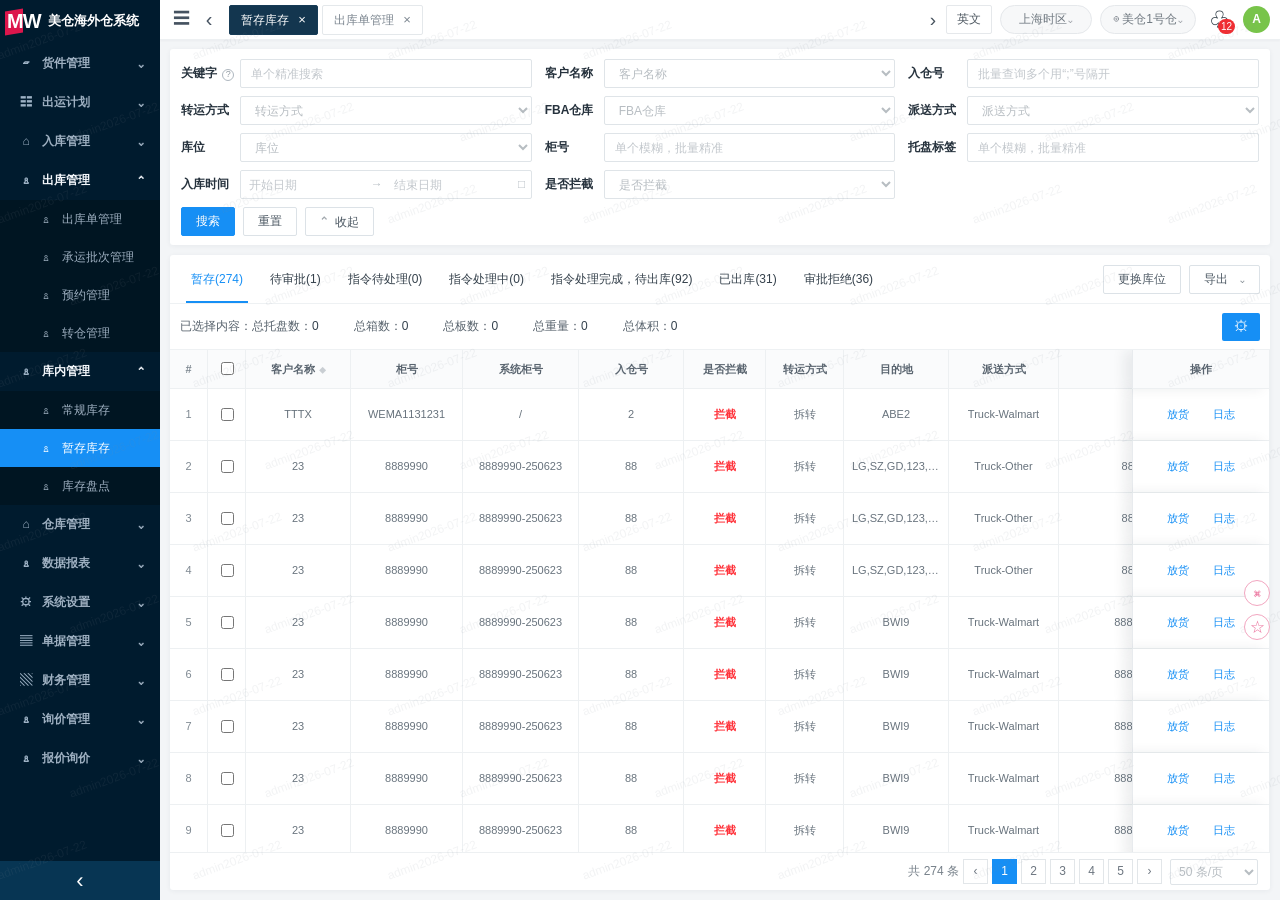
==== commit 42eafb5d: "Build staging inventory release workflow" ====
--- a/cycle-warning/index.html
+++ b/cycle-warning/index.html
@@ -1,441 +1,213 @@
 <!doctype html>
 <html lang="zh-CN">
-  <head>
-    <meta charset="UTF-8" />
-    <meta name="viewport" content="width=device-width, initial-scale=1.0" />
-    <title>循环柜预警</title>
-    <meta http-equiv="Cache-Control" content="no-cache, no-store, must-revalidate" />
-    <meta http-equiv="Pragma" content="no-cache" />
-    <meta http-equiv="Expires" content="0" />
-    <link rel="stylesheet" href="styles.css?v=20260706-update-time" />
-    <style>
-      .customer-status-badge { display: inline-flex; align-items: center; justify-content: center; min-width: 64px; height: 22px; padding: 0 8px; border-radius: 3px; font-weight: 700; font-size: 11px; background: #e6f7e6; color: #2d8a2d; }
-      .customer-status-badge.paused { background: #fff4d6; color: #9a6a00; }
-      .customer-status-badge.inactive { background: #fde8e8; color: #b33a3a; }
-    </style>
-  </head>
-  <body>
-    <div class="layout">
-      <nav class="sidebar" aria-label="主导航">
-        <div class="brand">
-          <span class="brand-mark">MW</span>
-          <span class="brand-name">美仓海外仓系统</span>
-        </div>
+<head>
+  <meta charset="UTF-8" />
+  <meta name="viewport" content="width=device-width, initial-scale=1.0" />
+  <title>暂存库存 - 美仓海外仓系统</title>
+  <link rel="stylesheet" href="styles.css?v=20260722-staging-inventory" />
+</head>
+<body>
 
-        <div class="nav-menu">
-          <button class="menu-button" type="button">
-            <span class="menu-icon" aria-hidden="true">▣</span>
-            <span>货件管理</span>
-            <span class="menu-caret" aria-hidden="true">⌄</span>
-          </button>
-          <button class="menu-button muted" type="button">
-            <span class="menu-icon" aria-hidden="true">☷</span>
-            <span>出运计划</span>
-            <span class="menu-caret" aria-hidden="true">⌄</span>
-          </button>
-          <button class="menu-button" type="button">
-            <span class="menu-icon" aria-hidden="true">▣</span>
-            <span>入库管理</span>
-            <span class="menu-caret" aria-hidden="true">⌄</span>
-          </button>
-          <div class="submenu">
-            <button class="submenu-button" type="button">
-              <span class="submenu-icon" aria-hidden="true">▧</span>
-              <span>预报单</span>
-            </button>
-            <button class="submenu-button" type="button">
-              <span class="submenu-icon" aria-hidden="true">▧</span>
-              <span>运单管理</span>
-            </button>
+<div class="app-shell">
+  <aside class="sidebar">
+    <div class="brand"><span class="brand-mark">MW</span><span class="brand-name">美仓海外仓系统</span></div>
+    <nav class="side-nav" aria-label="主导航">
+      <button class="nav-item"><span class="nav-icon">▱</span><span>货件管理</span><span class="nav-arrow">⌄</span></button>
+      <button class="nav-item"><span class="nav-icon">☷</span><span>出运计划</span><span class="nav-arrow">⌄</span></button>
+      <button class="nav-item"><span class="nav-icon">⌂</span><span>入库管理</span><span class="nav-arrow">⌄</span></button>
+      <button class="nav-item expanded"><span class="nav-icon">♙</span><span>出库管理</span><span class="nav-arrow">⌃</span></button>
+      <div class="nav-children">
+        <button><span>♙</span>出库单管理</button>
+        <button><span>♙</span>承运批次管理</button>
+        <button><span>♙</span>预约管理</button>
+        <button><span>♙</span>转仓管理</button>
+      </div>
+      <button class="nav-item expanded"><span class="nav-icon">♙</span><span>库内管理</span><span class="nav-arrow">⌃</span></button>
+      <div class="nav-children inventory-children">
+        <button><span>♙</span>常规库存</button>
+        <button class="active"><span>♙</span>暂存库存</button>
+        <button><span>♙</span>库存盘点</button>
+      </div>
+      <button class="nav-item"><span class="nav-icon">⌂</span><span>仓库管理</span><span class="nav-arrow">⌄</span></button>
+      <button class="nav-item"><span class="nav-icon">♙</span><span>数据报表</span><span class="nav-arrow">⌄</span></button>
+      <button class="nav-item"><span class="nav-icon">⚙</span><span>系统设置</span><span class="nav-arrow">⌄</span></button>
+      <button class="nav-item"><span class="nav-icon">▤</span><span>单据管理</span><span class="nav-arrow">⌄</span></button>
+      <button class="nav-item"><span class="nav-icon">▧</span><span>财务管理</span><span class="nav-arrow">⌄</span></button>
+      <button class="nav-item"><span class="nav-icon">♙</span><span>询价管理</span><span class="nav-arrow">⌄</span></button>
+      <button class="nav-item"><span class="nav-icon">♙</span><span>报价询价</span><span class="nav-arrow">⌄</span></button>
+    </nav>
+    <button class="sidebar-collapse" type="button">‹</button>
+  </aside>
+  <section class="workspace">
+    <header class="topbar">
+      <div class="topbar-left">
+        <button class="icon-button menu-toggle">☰</button><button class="icon-button">‹</button>
+        <div class="page-tabs"><button class="page-tab active">暂存库存 <span>×</span></button><button class="page-tab">出库单管理 <span>×</span></button></div>
+      </div>
+      <div class="topbar-right">
+        <span class="top-caret">›</span><button class="plain-button">导出任务中心</button><button class="plain-button">英文</button>
+        <button class="pill">上海时区⌄</button><button class="pill">⌾ 美仓1号仓⌄</button>
+        <button class="bell">♧<b>12</b></button><span class="avatar">A</span><span class="username">admin</span>
+      </div>
+    </header>
+
+    <main class="content">
+      <section class="filter-card" id="filterCard">
+        <div class="filter-grid">
+          <label class="filter-field"><span>关键字 <i>?</i></span><input id="keywordFilter" type="text" placeholder="单个精准搜索" /></label>
+          <label class="filter-field"><span>客户名称</span><select id="customerFilter"><option value="">客户名称</option></select></label>
+          <label class="filter-field"><span>入仓号</span><input id="inboundFilter" type="text" placeholder="批量查询多个用“;”号隔开" /></label>
+          <label class="filter-field"><span>转运方式</span><select id="transferFilter"><option value="">转运方式</option><option>拆转</option><option>直转</option></select></label>
+          <label class="filter-field"><span>FBA仓库</span><select id="fbaFilter"><option value="">FBA仓库</option></select></label>
+          <label class="filter-field"><span>派送方式</span><select id="dispatchFilter"><option value="">派送方式</option></select></label>
+          <label class="filter-field"><span>库位</span><select id="locationFilter"><option value="">库位</option></select></label>
+          <label class="filter-field"><span>柜号</span><input id="containerFilter" type="text" placeholder="单个模糊，批量精准" /></label>
+          <label class="filter-field"><span>托盘标签</span><input id="palletFilter" type="text" placeholder="单个模糊，批量精准" /></label>
+          <label class="filter-field">
+            <span>入库时间</span><span class="date-range"><input id="dateFrom" type="text" placeholder="开始日期" /><em>→</em><input id="dateTo" type="text" placeholder="结束日期" /><b>□</b></span>
+          </label>
+          <label class="filter-field"><span>是否拦截</span><select id="blockedFilter"><option value="">是否拦截</option><option value="是">是</option><option value="否">否</option></select></label>
+        </div>
+        <div class="filter-actions">
+          <button class="btn primary" id="searchButton">搜索</button><button class="btn" id="resetButton">重置</button>
+          <button class="btn collapse-button" id="collapseButton"><span>⌃</span> 收起</button>
+        </div>
+      </section>
+
+      <section class="inventory-card">
+        <div class="status-bar">
+          <div class="status-tabs" id="statusTabs">
+            <button class="status-tab active" data-status="暂存">暂存(274)</button>
+            <button class="status-tab" data-status="待审批">待审批(1)</button>
+            <button class="status-tab" data-status="指令待处理">指令待处理(0)</button>
+            <button class="status-tab" data-status="指令处理中">指令处理中(0)</button>
+            <button class="status-tab" data-status="待出库">指令处理完成，待出库(92)</button>
+            <button class="status-tab" data-status="已出库">已出库(31)</button>
+            <button class="status-tab" data-status="审批拒绝">审批拒绝(36)</button>
           </div>
-          <button class="menu-button active-parent" type="button" aria-expanded="true">
-            <span class="menu-icon" aria-hidden="true">▣</span>
-            <span>客户管理</span>
-            <span class="menu-caret" aria-hidden="true">⌃</span>
-          </button>
-          <div class="submenu open">
-            <button class="tab-button active" data-tab="overview" type="button">
-              <span class="tab-icon" aria-hidden="true">▦</span>
-              <span>循环柜预警</span>
-            </button>
-            <button class="tab-button" data-tab="warning-dashboard" type="button">
-              <span class="tab-icon" aria-hidden="true">▥</span>
-              <span>循环柜预警看板</span>
-            </button>
-          </div>
-          <button class="menu-button" type="button">
-            <span class="menu-icon" aria-hidden="true">♙</span>
-            <span>库内管理</span>
-            <span class="menu-caret" aria-hidden="true">⌄</span>
-          </button>
-          <button class="menu-button" type="button">
-            <span class="menu-icon" aria-hidden="true">♙</span>
-            <span>出库管理</span>
-            <span class="menu-caret" aria-hidden="true">⌄</span>
-          </button>
-          <button class="menu-button" type="button">
-            <span class="menu-icon" aria-hidden="true">⌂</span>
-            <span>仓库管理</span>
-            <span class="menu-caret" aria-hidden="true">⌄</span>
-          </button>
-          <button class="menu-button" type="button">
-            <span class="menu-icon" aria-hidden="true">♙</span>
-            <span>数据报表</span>
-            <span class="menu-caret" aria-hidden="true">⌄</span>
-          </button>
-          <button class="menu-button" type="button">
-            <span class="menu-icon" aria-hidden="true">▤</span>
-            <span>单据管理</span>
-            <span class="menu-caret" aria-hidden="true">⌄</span>
-          </button>
-          <button class="menu-button" type="button">
-            <span class="menu-icon" aria-hidden="true">▣</span>
-            <span>财务管理</span>
-            <span class="menu-caret" aria-hidden="true">⌄</span>
-          </button>
-          <button class="menu-button" type="button">
-            <span class="menu-icon" aria-hidden="true">⚙</span>
-            <span>系统设置</span>
-            <span class="menu-caret" aria-hidden="true">⌄</span>
-          </button>
-          <button class="menu-button" type="button">
-            <span class="menu-icon" aria-hidden="true">?</span>
-            <span>询价报价管理</span>
-            <span class="menu-caret" aria-hidden="true">⌄</span>
-          </button>
-          <button class="menu-button" type="button">
-            <span class="menu-icon" aria-hidden="true">♙</span>
-            <span>报价询价</span>
-            <span class="menu-caret" aria-hidden="true">⌄</span>
-          </button>
-        </div>
-        <button class="sidebar-collapse" type="button" aria-label="收起侧栏">‹</button>
-      </nav>
-
-      <main class="page-shell" id="tab-overview">
-        <section class="board-panel" aria-label="循环柜预警">
-          <div class="board-header">
-            <div>
-              <h1>循环柜预警</h1>
-            </div>
-          </div>
-
-          <div class="board-filters">
-            <label class="field field-filter">
-              <span>客户简称</span>
-              <select id="overviewCustomerSearch">
-                <option value=""></option>
-              </select>
-            </label>
-            <label class="field field-filter">
-              <span>业务员</span>
-              <select id="overviewSalespersonSearch">
-                <option value=""></option>
-              </select>
-            </label>
-            <label class="field field-filter">
-              <span>客户状态</span>
-              <select id="overviewCustomerStatusSearch">
-                <option value=""></option>
-              </select>
-            </label>
-            <label class="field field-range">
-              <span>开户时间</span>
-              <div class="range-box" id="codeCreateTimeBox">
-                <input class="range-display" id="codeCreateTimeDisplay" type="text" placeholder="全部" readonly autocomplete="off" />
-                <button class="range-clear" id="codeCreateTimeClear" type="button" title="清除">✕</button>
-                <div class="range-drop" hidden>
-                  <div class="range-drop-row">
-                    <input id="codeCreateTimeFrom" type="datetime-local" />
-                    <span>—</span>
-                    <input id="codeCreateTimeTo" type="datetime-local" />
-                  </div>
-                </div>
-              </div>
-            </label>
-            <label class="field field-range">
-              <span>最近预报时间</span>
-              <div class="range-box" id="latestTimeBox">
-                <input class="range-display" id="latestTimeDisplay" type="text" placeholder="全部" readonly autocomplete="off" />
-                <button class="range-clear" id="latestTimeClear" type="button" title="清除">✕</button>
-                <div class="range-drop" hidden>
-                  <div class="range-drop-row">
-                    <input id="latestTimeFrom" type="datetime-local" />
-                    <span>—</span>
-                    <input id="latestTimeTo" type="datetime-local" />
-                  </div>
-                </div>
-              </div>
-            </label>
-            <label class="field field-range">
-              <span>最近预报仓库</span>
-              <div class="range-box multi-select-box" id="latestWarehouseBox">
-                <input class="range-display" id="latestWarehouseDisplay" type="text" placeholder="全部" readonly autocomplete="off" />
-                <button class="range-clear" id="latestWarehouseClear" type="button" title="清除">✕</button>
-                <div class="range-drop multi-select-drop" id="latestWarehouseDrop" hidden></div>
-              </div>
-            </label>
-            <label class="field field-range">
-              <span>未循环天数</span>
-              <div class="range-box" id="unreportedDaysBox">
-                <input class="range-display" id="unreportedDaysDisplay" type="text" placeholder="全部" readonly autocomplete="off" />
-                <button class="range-clear" id="unreportedDaysClear" type="button" title="清除">✕</button>
-                <div class="range-drop" hidden>
-                  <div class="range-drop-row">
-                    <input id="unreportedDaysFrom" type="number" min="0" step="1" placeholder="最小" />
-                    <span>—</span>
-                    <input id="unreportedDaysTo" type="number" min="0" step="1" placeholder="最大" />
-                  </div>
-                </div>
-              </div>
-            </label>
-            <button id="boardSearchButton" class="btn primary" type="button">搜索</button>
-            <button id="resetBoardButton" class="btn" type="button">重置</button>
-          </div>
-
-          <div class="board-status-tabs" aria-label="客户合作状态筛选">
-            <button class="board-status-tab active" type="button" data-status="">全部</button>
-            <button class="board-status-tab" type="button" data-status="合作中">合作中</button>
-            <button class="board-status-tab" type="button" data-status="暂停合作">暂停合作</button>
-            <button class="board-status-tab" type="button" data-status="终止合作">终止合作</button>
-          </div>
-
-          <div class="board-list-toolbar" id="boardListToolbar">
-            <div class="toolbar-actions">
-              <button class="btn tiny" id="boardListExportBtn" type="button">导出</button>
-              <button class="btn tiny primary" id="boardListCsBtn" type="button">状态配置</button>
-            </div>
-            <span class="toolbar-update-time" id="boardUpdateTime"></span>
-          </div>
-
-          <div class="alert-table-wrap">
-            <table class="alert-table">
-              <thead>
-                <tr>
-                  <th class="col-check"><input id="boardSelectAll" type="checkbox" aria-label="全选" /></th>
-                  <th>客户简称</th>
-                  <th>客户编码</th>
-                  <th>业务员</th>
-                  <th>当前在库总方数</th>
-                  <th>客户状态</th>
-                  <th>开户时间</th>
-                  <th>最近预报时间</th>
-                  <th>最近预报仓库</th>
-                  <th>未循环天数</th>
-                  <th>洛杉矶仓最近预报时间</th>
-                  <th>洛杉矶仓在库方数</th>
-                  <th>芝加哥仓最近预报时间</th>
-                  <th>芝加哥仓在库方数</th>
-                  <th>新泽西仓最近预报时间</th>
-                  <th>新泽西仓在库方数</th>
-                  <th>萨凡纳仓最近预报时间</th>
-                  <th>萨凡纳仓在库方数</th>
-                  <th>休斯顿仓最近预报时间</th>
-                  <th>休斯顿仓在库方数</th>
-                  <th>奥克兰仓最近预报时间</th>
-                  <th>奥克兰仓在库方数</th>
-                </tr>
-              </thead>
-              <tbody id="alertBody"></tbody>
-            </table>
-            <div id="overviewEmptyState" class="empty-state" hidden>暂无匹配预警记录</div>
-          </div>
-        </section>
-      </main>
-
-      <main class="page-shell" id="tab-warning-dashboard" hidden>
-        <section class="dashboard-panel" aria-label="循环柜预警看板">
-          <div class="board-header">
-            <div>
-              <h1>循环柜预警看板</h1>
-              <p>按周追踪未预报客户数量，并识别连续未预报周数最高的客户</p>
-            </div>
-            <div class="header-tools">
-              <div class="run-meta" id="dashboardMeta">数据加载中</div>
-            </div>
-          </div>
-
-          <div class="board-filters dashboard-filters">
-            <label class="field field-week-range">
-              <span>统计周范围</span>
-              <select id="dashboardWeekRangeSelect">
-                <option value="current">本周</option>
-                <option value="4">近4周</option>
-                <option value="8" selected>近8周</option>
-                <option value="all">全部周期</option>
-              </select>
-            </label>
-            <button id="dashboardSearchButton" class="btn primary" type="button">搜索</button>
-            <button id="dashboardResetButton" class="btn" type="button">重置</button>
-          </div>
-
-          <div class="dashboard-grid">
-            <article class="dashboard-card chart-card">
-              <div class="chart-head">
-                <div>
-                  <h2>每周未预报客户数量</h2>
-                  <p>按统计周范围</p>
-                </div>
-                <strong id="weeklyWarningTotal">0</strong>
-              </div>
-              <div class="line-chart-wrap">
-                <canvas id="weeklyWarningLineChart" height="260"></canvas>
-              </div>
-            </article>
-
-            <article class="dashboard-card chart-card">
-              <div class="chart-head">
-                <div>
-                  <h2>连续未预报周数 Top 10</h2>
-                  <p>当前预警客户范围，展示实际连续周数</p>
-                </div>
-                <strong id="topUnreportedMax">0</strong>
-              </div>
-              <div class="bar-chart-list" id="topUnreportedBarChart"></div>
-            </article>
-          </div>
-        </section>
-      </main>
-
-      <main class="page-shell details-drawer" id="tab-details" hidden>
-        <div class="details-top-bar">
-          <button id="backButton" class="drawer-close-btn" type="button" aria-label="关闭">×</button>
-          <strong class="details-title">预报明细</strong>
-          <span id="resultSummary">共 0 条</span>
-          <div class="details-top-actions">
-            <span class="selection-info" id="selectionInfo">已选 0 条</span>
-            <button id="exportSelectedButton" class="btn tiny" type="button" hidden>导出选中</button>
-            <button id="clearSelectionButton" class="btn tiny" type="button" hidden>取消选择</button>
-          </div>
-        </div>
-
-        <section class="search-panel" aria-label="搜索筛选">
-          <div class="search-row">
-            <label class="field">
-              <span>客户名称</span>
-              <input id="customerInput" type="text" placeholder="如 TTTX" autocomplete="off" />
-            </label>
-            <label class="field">
-              <span>业务员</span>
-              <input id="salespersonInput" type="text" placeholder="如 jessie" autocomplete="off" />
-            </label>
-            <label class="field">
-              <span>运单状态</span>
-              <select id="statusSelect">
-                <option value="">全部运单状态</option>
-              </select>
-            </label>
-            <label class="field">
-              <span>创建时间</span>
-              <input id="createdAtInput" type="text" placeholder="如 2026-06-14" autocomplete="off" />
-            </label>
-            <label class="field">
-              <span>船司代码</span>
-              <input id="carrierCodeInput" type="text" placeholder="如 HEDE" autocomplete="off" />
-            </label>
-            <div class="actions" aria-label="搜索操作">
-              <button id="searchButton" class="btn primary" type="button">搜索</button>
-              <button id="resetButton" class="btn" type="button">重置</button>
-            </div>
-          </div>
-        </section>
-
-        <section class="table-section" aria-label="预报明细">
-          <div class="warehouse-tabs" aria-label="仓库筛选">
-            <button class="warehouse-tab active" type="button" data-warehouse="">全部</button>
-            <button class="warehouse-tab" type="button" data-warehouse="洛杉矶仓">洛杉矶仓</button>
-            <button class="warehouse-tab" type="button" data-warehouse="芝加哥仓">芝加哥仓</button>
-            <button class="warehouse-tab" type="button" data-warehouse="新泽西仓">新泽西仓</button>
-            <button class="warehouse-tab" type="button" data-warehouse="萨凡纳仓">萨凡纳仓</button>
-            <button class="warehouse-tab" type="button" data-warehouse="休斯顿仓">休斯顿仓</button>
-            <button class="warehouse-tab" type="button" data-warehouse="奥克兰仓">奥克兰仓</button>
-            <button class="btn tiny" id="exportButton" type="button">导出</button>
-            <button class="icon-btn field-settings-button" id="fieldSettingsButton" type="button" aria-label="自定义列表字段" title="自定义列表字段">⚙</button>
-          </div>
-
-          <div class="table-wrap">
-            <table id="detailsTable">
-              <thead>
-                <tr id="detailsTableHead"></tr>
-              </thead>
-              <tbody id="tableBody"></tbody>
-            </table>
-            <div id="emptyState" class="empty-state" hidden>暂无匹配数据</div>
-          </div>
-        </section>
-
-      </main>
+          <div class="status-actions"><button class="btn">更换库位</button><button class="btn split-button" id="exportButton">导出 <span>⌄</span></button></div>
+        </div>
+        <div class="summary-bar">
+          <div>已选择内容：总托盘数：<b id="selectedPallets">0</b><span>总箱数：<b id="selectedBoxes">0</b></span><span>总板数：<b id="selectedBoards">0</b></span><span>总重量：<b id="selectedWeight">0</b></span><span>总体积：<b id="selectedVolume">0</b></span></div>
+          <button class="settings-button" id="densityButton">⚙</button>
+        </div>
+        <div class="table-scroll">
+          <table class="inventory-table">
+            <thead><tr>
+              <th class="index-col">#</th><th class="check-col"><input id="selectAll" type="checkbox" /></th>
+              <th class="sortable">客户名称</th><th>柜号</th><th>系统柜号</th><th>入仓号</th><th>是否拦截</th>
+              <th>转运方式</th><th>目的地</th><th>派送方式</th><th>托盘标签</th><th class="sortable">入库时间</th>
+              <th class="sortable">重量</th><th class="sortable">体积</th><th class="sortable">总箱数</th>
+              <th class="sortable">待审核箱数</th><th class="sortable">未发货箱数</th><th class="sortable">已发货箱数</th><th class="operation-col">操作</th>
+            </tr></thead>
+            <tbody id="inventoryBody"></tbody>
+          </table>
+        </div>
+        <div class="table-footer"><span>共 274 条</span><button>‹</button><button class="active">1</button><button>2</button><button>3</button><button>4</button><button>5</button><button>›</button><select><option>50 条/页</option></select></div>
+      </section>
+    </main>
+  </section>
+</div>
+<div class="release-overlay" id="releaseOverlay" hidden>
+  <aside class="release-drawer" role="dialog" aria-modal="true" aria-labelledby="releaseTitle">
+    <header class="release-header">
+      <button class="release-close" id="releaseClose" type="button" aria-label="关闭">×</button>
+      <h2 id="releaseTitle">放货</h2>
+    </header>
+    <div class="release-summary">
+      <div><span>柜号：</span><b id="releaseContainer">-</b></div>
+      <div><span>派送方式：</span><b id="releaseDispatch">-</b></div>
+      <div><span>托盘标签：</span><b id="releasePallet">-</b></div>
+      <div><span>转运方式：</span><b id="releaseTransfer">-</b></div>
+      <div><span>未发货箱数：</span><b id="releaseUnsent">0</b></div>
     </div>
-
-    <div class="field-settings-mask" id="fieldSettingsMask" hidden></div>
-    <aside class="field-settings-drawer" id="fieldSettingsDrawer" hidden aria-label="自定义列表字段">
-      <div class="field-settings-header">
-        <button class="modal-close-btn" id="fieldSettingsClose" type="button" aria-label="关闭">×</button>
-        <h2>自定义列表字段</h2>
-      </div>
-      <div class="field-settings-table-wrap">
-        <table class="field-settings-table">
-          <thead>
-            <tr>
-              <th>列顺序</th>
-              <th>字段名称(中文)</th>
-              <th>是否显示</th>
-              <th>操作</th>
-            </tr>
-          </thead>
-          <tbody id="fieldSettingsBody"></tbody>
-        </table>
-      </div>
-      <div class="field-settings-footer">
-        <button class="btn" id="fieldSettingsCancel" type="button">取消</button>
-        <button class="btn primary" id="fieldSettingsApply" type="button">应用</button>
-      </div>
-    </aside>
-
-    <div id="toast" class="toast" hidden></div>
-
-    <div class="modal-overlay" id="customerStatusModal" hidden>
-      <div class="modal-panel" style="width:480px;">
-        <div class="modal-header">
-          <h2>状态配置</h2>
-          <button class="modal-close-btn" id="customerStatusModalClose" type="button" aria-label="关闭">✕</button>
-        </div>
-        <div class="progress-modal-body" style="padding:20px 24px;">
-          <div class="progress-form-row">
-            <label class="progress-form-label">暂停合作</label>
-            <div class="progress-form-control">
-              <input id="csPauseDays" type="number" min="0" step="1" style="width:100%;height:34px;border:1px solid #d0d7df;border-radius:4px;padding:0 10px;font-size:13px;outline:none;" />
-              <p class="progress-form-hint">未循环天数大于等于该值时显示为暂停合作。</p>
-            </div>
-          </div>
-          <div class="progress-form-row">
-            <label class="progress-form-label">终止合作</label>
-            <div class="progress-form-control">
-              <input id="csTerminateDays" type="number" min="1" step="1" style="width:100%;height:34px;border:1px solid #d0d7df;border-radius:4px;padding:0 10px;font-size:13px;outline:none;" />
-              <p class="progress-form-hint">未循环天数大于等于该值时显示为终止合作。</p>
-            </div>
-          </div>
-          <div class="progress-form-row">
-            <label class="progress-form-label">低方数预警</label>
-            <div class="progress-form-control">
-              <input id="csLowVolumeThreshold" type="number" min="0" step="1" style="width:100%;height:34px;border:1px solid #d0d7df;border-radius:4px;padding:0 10px;font-size:13px;outline:none;" />
-              <p class="progress-form-hint">在库方数低于该值时标红显示。</p>
-            </div>
-          </div>
-          <div id="csConfigSummary" style="margin:0 0 14px 92px;color:#55708e;font-size:12px;line-height:1.6;"></div>
-          <div class="progress-modal-actions" style="margin-top:18px;">
-            <button class="btn" id="csCancelBtn" type="button">取消</button>
-            <button class="btn primary" id="csConfirmBtn" type="button">确认</button>
-          </div>
-        </div>
-      </div>
+    <form class="release-form" id="releaseForm">
+      <section class="release-fields">
+        <label class="release-field radio-field">
+          <span class="required">发货申请</span>
+          <span class="radio-group"><label><input type="radio" name="application" value="FBA" checked /> FBA</label><label><input type="radio" name="application" value="其他地址" /> 其他地址</label></span>
+        </label>
+        <label class="release-field"><span class="required">目的地</span><select id="releaseDestination" required><option value="">请选择</option><option>ABE2</option><option>ABE8</option><option>BWI9</option><option>FEDEX</option></select></label>
+        <label class="release-field"><span class="required">ShipmentID</span><input id="releaseShipment" required placeholder="请输入" /></label>
+        <label class="release-field"><span class="required">派送方式</span><select id="releaseMethod" required><option>Truck-Amazon</option><option>Truck-Walmart</option><option>Truck-Other</option><option>FEDEX</option></select></label>
+        <label class="release-field"><span class="required">ReferenceID</span><input id="releaseReference" required placeholder="请输入" /></label>
+        <label class="release-field"><span class="required">箱数</span><input id="releaseBoxes" type="number" min="1" required placeholder="请输入" /></label>
+        <label class="release-field"><span class="required">预约发货时间</span><span class="release-date"><input id="releaseDate" type="date" required /><i>□</i></span></label>
+        <label class="release-field"><span>备注</span><input id="releaseRemark" placeholder="请输入" /></label>
+        <label class="release-field upload-field"><span>附件上传</span><span><input id="releaseFile" type="file" hidden /><button class="upload-button" id="uploadButton" type="button">↥&nbsp; 上传</button><em id="uploadName"></em></span></label>
+      </section>
+<section class="instruction-section">
+  <h3>操作指令</h3>
+  <button class="instruction-add" id="instructionAdd" type="button">新增</button>
+  <div class="instruction-list-wrap">
+    <table class="instruction-table">
+      <thead><tr>
+        <th>费用名称</th><th>费用类型</th><th>*计费单位</th><th>*计费单价（元）</th><th>*计费数量</th>
+        <th>*币种</th><th>总价（元）</th><th>添加时间</th><th>添加人</th><th>描述</th><th>操作</th>
+      </tr></thead>
+      <tbody id="instructionBody"></tbody>
+    </table>
+  </div>
+</section>
+<div class="release-actions">
+  <button class="btn primary" type="submit">确定</button>
+  <button class="btn" id="releaseCancel" type="button">取消</button>
+</div>
+    </form>
+  </aside>
+</div>
+<div class="instruction-overlay" id="instructionOverlay" hidden>
+  <aside class="instruction-drawer" role="dialog" aria-modal="true" aria-labelledby="instructionDrawerTitle">
+    <header><h3 id="instructionDrawerTitle">添加指令</h3><button id="instructionClose" type="button" aria-label="关闭">×</button></header>
+    <div class="instruction-picker-content">
+      <section class="instruction-picker-card">
+        <div class="instruction-search">
+          <label><span>费用名称：</span><input id="instructionSearchName" placeholder="请输入代码/名称" /></label>
+          <label><span>费用类型：</span><select id="instructionSearchType"><option value="">请选择费用类型</option><option>仓储费</option><option>操作费</option></select></label>
+          <button class="btn primary" id="instructionSearch" type="button">搜索</button>
+          <button class="btn" id="instructionReset" type="button">重置</button>
+        </div>
+        <div class="instruction-picker-table-wrap">
+          <table class="instruction-picker-table">
+            <thead><tr><th class="picker-check"><input id="instructionSelectAll" type="checkbox" /></th><th>费用代码</th><th>费用名称</th><th>费用类型</th><th>计费单位</th><th>计费单价</th><th>币种</th><th>描述</th></tr></thead>
+            <tbody id="instructionPickerBody"></tbody>
+          </table>
+        </div>
+        <div class="instruction-pagination">
+          <span id="instructionSelectedCount">已选中0条</span>
+          <div><span>共 50 条</span><button class="active">1</button><button>2</button><button>3</button><button>4</button><button>5</button><span>...</span><button>50</button><select><option>10/页</option><option>20/页</option></select><span>转到</span><input value="8" /></div>
+        </div>
+      </section>
     </div>
-
-    <script src="script.js?v=20260707-warehouse-dropdown-total"></script>
-    <script>
-      window.addEventListener('error', function(e) {
-        document.querySelector('#alertBody') && (document.querySelector('#alertBody').innerHTML = '<tr><td colspan="22" style="color:red;padding:20px;text-align:center;">JS 错误: ' + e.message + ' (行 ' + e.lineno + ':' + e.colno + ')</td></tr>');
-      });
-    </script>
-  </body>
+    <footer><button class="btn primary" id="instructionConfirm" type="button">确认</button><button class="btn" id="instructionCancel" type="button">取消</button></footer>
+  </aside>
+</div>
+<div class="instruction-modal-overlay" id="instructionEditOverlay" hidden>
+  <section class="instruction-modal edit-modal" role="dialog" aria-modal="true">
+    <header><h3>编辑费用项</h3></header>
+    <form id="instructionEditForm">
+      <div class="instruction-edit-fields">
+        <label><span class="required">费用代码</span><input id="editInstructionCode" readonly /></label>
+        <label><span class="required">费用名称</span><input id="editInstructionName" readonly /></label>
+        <label><span class="required">费用类型</span><select id="editInstructionType"><option>仓储费</option><option>操作费</option></select></label>
+        <label><span class="required">计费单位</span><select id="editInstructionUnit"><option>票</option><option>箱</option><option>KG</option></select></label>
+        <label><span class="required">计费单价</span><input id="editInstructionPrice" type="number" min="0" step="0.01" required /></label>
+        <label><span class="required">计费数量</span><input id="editInstructionQuantity" type="number" min="0.01" step="0.01" required /></label>
+        <label><span class="required">币种</span><select id="editInstructionCurrency"><option>人民币</option><option>USD</option></select></label>
+      </div>
+      <footer><button class="btn" id="instructionEditCancel" type="button">取消</button><button class="btn primary" type="submit">确定</button></footer>
+    </form>
+  </section>
+</div>
+<div class="instruction-modal-overlay" id="instructionDeleteOverlay" hidden>
+  <section class="instruction-modal delete-modal" role="dialog" aria-modal="true">
+    <header><h3>删除费用项</h3></header>
+    <p>确定删除费用项“<b id="deleteInstructionName"></b>”吗？</p>
+    <footer><button class="btn" id="instructionDeleteCancel" type="button">取消</button><button class="btn primary" id="instructionDeleteConfirm" type="button">确定</button></footer>
+  </section>
+</div>
+<div class="floating-tools" aria-hidden="true"><span>⌘</span><span>☆</span></div>
+<div class="watermarks" id="watermarks"></div>
+<script src="script.js?v=20260722-staging-inventory"></script>
+</body>
 </html>
--- a/cycle-warning/styles.css
+++ b/cycle-warning/styles.css
@@ -1,1883 +1,727 @@
 :root {
-  --page-bg: #f2f5f9;
-  --panel-bg: #ffffff;
-  --line: #dbe4ef;
-  --line-strong: #c7d4e3;
-  --text: #08233e;
-  --muted: #6c7e94;
-  --link: #0b65d8;
-  --header-bg: #f6f9fc;
-  --row-hover: #f6faff;
-  --row-selected: #e9f3ff;
-  --primary: #0b7cff;
-  --primary-dark: #0065d8;
-  --sidebar-bg: #061b2c;
-  --sidebar-panel: #08243a;
-  --sidebar-active: #0b426a;
-  --risk-bg: #fff3dc;
-  --risk-line: #f4c36f;
-  --risk-text: #88540d;
-  --done-bg: #eaf7ef;
-  --done-text: #246b3d;
-}
-
-* {
-  box-sizing: border-box;
-}
-
-[hidden] {
-  display: none !important;
-}
-
+  --blue: #168ff5;
+  --nav: #001b2e;
+  --nav-deep: #001522;
+  --line: #e7ebef;
+  --muted: #8b949e;
+  --page: #f3f5f7;
+}
+* { box-sizing: border-box; }
+html, body { width: 100%; height: 100%; }
 body {
   margin: 0;
-  background: var(--page-bg);
-  color: var(--text);
-  font-family: "Microsoft YaHei", "PingFang SC", Arial, sans-serif;
-  font-size: 12px;
-  line-height: 1.35;
+  overflow: hidden;
+  color: #354052;
+  background: var(--page);
+  font: 12px/1.35 "Microsoft YaHei", "PingFang SC", Arial, sans-serif;
   -webkit-font-smoothing: antialiased;
 }
-
-button,
-input,
-select,
-textarea {
-  font: inherit;
-}
-
-button {
-  cursor: pointer;
-}
-
-.layout {
-  display: flex;
-  min-height: 100vh;
-}
-
+button, input, select { font: inherit; }
+button { cursor: pointer; }
+.app-shell { display: flex; width: 100vw; height: 100vh; }
 .sidebar {
   position: relative;
-  width: 198px;
-  flex-shrink: 0;
-  background: var(--sidebar-bg);
-  display: flex;
+  z-index: 5;
+  display: flex;
+  flex: 0 0 160px;
   flex-direction: column;
-  padding-top: 12px;
-  color: #c9d6e4;
-}
-
+  width: 160px;
+  min-height: 100vh;
+  color: #9fb0c2;
+  background: var(--nav);
+}
 .brand {
   display: flex;
   align-items: center;
+  height: 42px;
+  padding: 0 7px;
   gap: 7px;
-  height: 36px;
-  padding: 0 6px 0 7px;
   color: #fff;
   white-space: nowrap;
 }
-
 .brand-mark {
   position: relative;
+  z-index: 0;
   display: inline-flex;
   align-items: center;
   height: 28px;
   color: #fff;
+  font: 900 20px/1 Arial, sans-serif;
+  letter-spacing: -1px;
+}
+.brand-mark::before {
+  position: absolute;
+  z-index: -1;
+  top: 3px;
+  bottom: 1px;
+  left: -2px;
+  width: 18px;
+  content: "";
+  transform: skewY(-10deg);
+  background: #dc164c;
+}
+.brand-name { color: #fff; font-size: 13px; font-weight: 800; }
+.side-nav { flex: 1; overflow-y: auto; padding: 2px 0 42px; scrollbar-width: none; }
+.side-nav::-webkit-scrollbar { display: none; }
+.nav-item, .nav-children button {
+  display: flex;
+  align-items: center;
+  width: 100%;
+  height: 39px;
+  border: 0;
+  color: #9eb0c1;
+  background: transparent;
+  text-align: left;
+}
+.nav-item { gap: 9px; padding: 0 16px 0 19px; font-weight: 600; }
+.nav-item:hover, .nav-children button:hover { color: #fff; background: rgba(255,255,255,.035); }
+.nav-item.expanded { color: #f4f8fc; }
+.nav-icon { width: 14px; color: #9db2c5; text-align: center; }
+.nav-arrow { margin-left: auto; font-size: 14px; }
+.nav-children { background: var(--nav-deep); }
+.nav-children button { gap: 10px; height: 38px; padding: 0 10px 0 39px; }
+.nav-children button span { width: 13px; text-align: center; }
+.nav-children button.active { color: #fff; background: var(--blue); }
+.sidebar-collapse {
+  position: absolute;
+  right: 0;
+  bottom: 0;
+  left: 0;
+  height: 39px;
+  border: 0;
+  color: #fff;
+  background: #073553;
   font-size: 22px;
-  font-weight: 900;
-  letter-spacing: 0;
-}
-
-.brand-mark::before {
+}
+.workspace { display: flex; min-width: 0; flex: 1; flex-direction: column; }
+.topbar {
+  position: relative;
+  z-index: 4;
+  display: flex;
+  flex: 0 0 40px;
+  align-items: center;
+  justify-content: space-between;
+  min-width: 0;
+  padding: 0 10px 0 7px;
+  border-bottom: 1px solid #edf0f2;
+  background: #fff;
+  box-shadow: 0 1px 2px rgba(16,32,48,.04);
+}
+.topbar-left, .topbar-right, .page-tabs { display: flex; align-items: center; height: 100%; }
+.icon-button {
+  width: 28px;
+  height: 30px;
+  border: 0;
+  color: #455260;
+  background: transparent;
+  font-size: 20px;
+}
+.menu-toggle { font-size: 17px; }
+.page-tabs { gap: 4px; margin-left: 6px; }
+.page-tab {
+  height: 30px;
+  padding: 0 11px;
+  border: 1px solid #e4e8eb;
+  border-radius: 2px;
+  color: #7b858f;
+  background: #fff;
+}
+.page-tab.active { border-color: #163b56; color: #fff; background: #13364f; }
+.page-tab span { margin-left: 6px; font-size: 13px; }
+.topbar-right { gap: 8px; white-space: nowrap; }
+.top-caret { margin-right: 2px; color: #45515c; font-size: 19px; }
+.plain-button, .pill {
+  height: 29px;
+  border: 1px solid #e5e8eb;
+  border-radius: 2px;
+  color: #4f5962;
+  background: #fff;
+}
+.plain-button { padding: 0 10px; }
+.pill { min-width: 92px; padding: 0 12px; border-radius: 15px; color: #707981; background: #f7f8f9; }
+.bell { position: relative; width: 31px; border: 0; color: #2d3a44; background: transparent; font-size: 19px; }
+.bell b {
+  position: absolute;
+  top: 13px;
+  right: 0;
+  min-width: 15px;
+  height: 15px;
+  padding: 0 3px;
+  border-radius: 8px;
+  color: #fff;
+  background: #ef2d32;
+  font: 10px/15px Arial;
+}
+.avatar {
+  display: grid;
+  width: 27px;
+  height: 27px;
+  place-items: center;
+  border-radius: 50%;
+  color: #fff;
+  background: #78c44a;
+  font-weight: 700;
+}
+.username { color: #6d747b; }
+.content {
+  display: flex;
+  min-height: 0;
+  flex: 1;
+  flex-direction: column;
+  gap: 10px;
+  padding: 9px 10px 10px;
+  background: var(--page);
+}
+.filter-card {
+  flex: 0 0 auto;
+  min-height: 147px;
+  padding: 10px 11px 9px;
+  border-radius: 3px;
+  background: #fff;
+  box-shadow: 0 1px 5px rgba(35,51,65,.06);
+}
+.filter-grid {
+  display: grid;
+  grid-template-columns: repeat(4, minmax(250px, 1fr));
+  gap: 8px 13px;
+}
+.filter-field {
+  display: grid;
+  min-width: 0;
+  grid-template-columns: 59px minmax(0,1fr);
+  align-items: center;
+}
+.filter-field > span:first-child {
+  overflow: hidden;
+  color: #26323d;
+  font-weight: 700;
+  white-space: nowrap;
+  text-overflow: ellipsis;
+}
+.filter-field i {
+  display: inline-grid;
+  width: 12px;
+  height: 12px;
+  margin-left: 2px;
+  place-items: center;
+  border: 1px solid #aeb7bf;
+  border-radius: 50%;
+  color: #929ba3;
+  font: normal 9px/1 Arial;
+}
+input, select {
+  height: 29px;
+  min-width: 0;
+  padding: 0 10px;
+  border: 1px solid #dfe4e8;
+  border-radius: 2px;
+  outline: none;
+  color: #58636e;
+  background: #fff;
+}
+input::placeholder { color: #c3c8cd; }
+select { color: #b7bdc2; }
+input:focus, select:focus { border-color: #7dbaf0; box-shadow: 0 0 0 1px rgba(22,143,245,.08); }
+.date-range {
+  display: grid;
+  height: 29px;
+  grid-template-columns: 1fr 18px 1fr 18px;
+  align-items: center;
+  border: 1px solid #dfe4e8;
+  border-radius: 2px;
+}
+.date-range input { height: 27px; padding: 0 8px; border: 0; }
+.date-range em, .date-range b { color: #b9c0c6; font-style: normal; font-weight: 400; text-align: center; }
+.filter-actions { display: flex; align-items: center; gap: 8px; margin-top: 8px; }
+.btn {
+  height: 29px;
+  padding: 0 14px;
+  border: 1px solid #dce2e7;
+  border-radius: 2px;
+  color: #4c5863;
+  background: #fff;
+}
+.btn:hover { border-color: #95c8f3; color: #168ff5; }
+.btn.primary { border-color: #168ff5; color: #fff; background: #168ff5; }
+.collapse-button span { display: inline-block; margin-right: 4px; font-size: 15px; }
+.filter-card.collapsed { min-height: 48px; }
+.filter-card.collapsed .filter-grid { display: none; }
+.filter-card.collapsed .filter-actions { margin-top: 0; }
+.inventory-card {
+  display: flex;
+  min-height: 0;
+  flex: 1;
+  flex-direction: column;
+  overflow: hidden;
+  border-radius: 3px;
+  background: #fff;
+  box-shadow: 0 1px 5px rgba(35,51,65,.06);
+}
+.status-bar {
+  display: flex;
+  flex: 0 0 49px;
+  align-items: stretch;
+  justify-content: space-between;
+  padding: 0 10px;
+  border-bottom: 1px solid #eef1f3;
+}
+.status-tabs { display: flex; align-items: stretch; gap: 5px; overflow: hidden; }
+.status-tab {
+  position: relative;
+  padding: 0 11px;
+  border: 0;
+  color: #34404b;
+  background: transparent;
+  white-space: nowrap;
+}
+.status-tab.active { color: #168ff5; }
+.status-tab.active::after {
+  position: absolute;
+  right: 6px;
+  bottom: 0;
+  left: 6px;
+  height: 2px;
   content: "";
-  position: absolute;
-  left: -2px;
-  top: 4px;
-  bottom: 2px;
-  width: 20px;
-  background: #e0184f;
-  transform: skewY(-9deg);
-  z-index: -1;
-}
-
-.brand-name {
-  font-size: 13px;
-  font-weight: 800;
+  background: #168ff5;
+}
+.status-actions { display: flex; align-items: center; gap: 8px; }
+.split-button span { margin-left: 8px; }
+.summary-bar {
+  display: flex;
+  flex: 0 0 46px;
+  align-items: center;
+  justify-content: space-between;
+  padding: 0 10px;
+  color: #58636d;
+  border-bottom: 1px solid #eef1f3;
+}
+.summary-bar span { display: inline-block; margin-left: 35px; }
+.summary-bar b { color: #33414d; font-weight: 500; }
+.settings-button {
+  display: grid;
+  width: 38px;
+  height: 28px;
+  place-items: center;
+  border: 0;
+  border-radius: 2px;
   color: #fff;
-}
-
-.nav-menu {
+  background: #168ff5;
+  font-size: 15px;
+}
+.table-scroll {
+  position: relative;
+  min-height: 0;
   flex: 1;
-  padding-top: 18px;
   overflow: auto;
+  scrollbar-color: #c7ccd1 transparent;
   scrollbar-width: thin;
-  scrollbar-color: #17405f transparent;
-}
-
-.menu-button,
-.submenu-button,
-.tab-button {
-  appearance: none;
-  display: flex;
-  align-items: center;
+}
+.inventory-table {
   width: 100%;
-  border: 0;
-  background: transparent;
-  color: #c6d2df;
-  text-align: left;
-}
-
-.menu-button {
-  gap: 11px;
-  height: 48px;
-  padding: 0 18px 0 22px;
-  font-size: 13px;
-  font-weight: 600;
-}
-
-.menu-button:hover,
-.submenu-button:hover,
-.tab-button:hover {
-  background: rgba(255, 255, 255, 0.045);
-  color: #fff;
-}
-
-.menu-button.active-parent {
-  background: var(--sidebar-panel);
-  color: #fff;
-  font-weight: 700;
-}
-
-.menu-button.muted {
-  color: #8fa1b3;
-}
-
-.menu-icon,
-.submenu-icon,
-.tab-icon {
-  width: 14px;
-  flex-shrink: 0;
-  color: #b3c2d1;
-  font-size: 15px;
-  line-height: 1;
-  text-align: center;
-}
-
-.menu-caret {
-  margin-left: auto;
-  color: #93a3b4;
-  font-size: 17px;
-  line-height: 1;
-}
-
-.submenu {
-  display: none;
-}
-
-.submenu.open {
-  display: block;
-}
-
-.submenu-button {
-  gap: 10px;
-  height: 48px;
-  padding: 0 18px 0 47px;
-  color: #c1ccda;
-  font-size: 13px;
-  background: #061522;
-}
-
-.submenu .tab-button {
-  gap: 10px;
-  height: 48px;
-  padding: 0 18px 0 47px;
-  border-left: 0;
-  color: #cdd8e4;
-  font-size: 13px;
-  background: #061522;
-}
-
-.submenu .tab-button.active {
-  background: var(--sidebar-active);
-  color: #fff;
-  font-weight: 700;
-}
-
-.sidebar-collapse {
-  height: 40px;
-  border: 0;
-  background: #0a375a;
-  color: #fff;
-  font-size: 20px;
-  line-height: 1;
-}
-
-.tab-button {
-  height: 42px;
-}
-
-.tab-button.active {
-  color: #fff;
-}
-
-.page-shell {
-  flex: 1;
-  min-width: 0;
-  padding: 12px 12px 22px;
-  overflow: auto;
-  background: var(--page-bg);
-}
-
-body.details-open {
+  min-width: 1840px;
+  table-layout: fixed;
+  border-collapse: separate;
+  border-spacing: 0;
+  color: #68737d;
+  font-size: 11px;
+}
+.inventory-table th, .inventory-table td {
   overflow: hidden;
-}
-
-body.details-open::after {
-  content: "";
-  position: fixed;
-  inset: 0;
-  z-index: 50;
-  background: rgba(0, 0, 0, 0.44);
-  pointer-events: none;
-}
-
-.board-panel,
-.search-panel {
-  margin: 0 0 10px;
-  background: var(--panel-bg);
-  border: 1px solid var(--line);
-  border-radius: 4px;
-  box-shadow: 0 1px 2px rgba(15, 35, 60, 0.04);
-}
-
-.board-header {
-  display: flex;
-  align-items: center;
-  justify-content: space-between;
-  gap: 16px;
-  min-height: 68px;
-  padding: 13px 16px;
-  border-bottom: 1px solid var(--line);
-  background: #fff;
-}
-
-.board-header h1 {
-  margin: 0 0 4px;
-  color: #07233f;
-  font-size: 16px;
-  font-weight: 800;
-}
-
-.board-header p {
-  margin: 0;
-  color: #55708e;
-  font-size: 12px;
-}
-
-.header-tools {
-  display: flex;
-  align-items: center;
-  gap: 12px;
-}
-
-.run-meta {
-  min-width: 174px;
-  padding: 8px 11px;
-  border: 1px solid #cfe1fb;
-  border-radius: 4px;
-  background: #f2f7ff;
-  color: #145ca8;
+  height: 52px;
+  padding: 0 8px;
+  border-right: 1px solid #edf0f2;
+  border-bottom: 1px solid #edf0f2;
+  background: #fff;
   text-align: center;
   white-space: nowrap;
+  text-overflow: ellipsis;
+}
+.inventory-table th {
+  position: sticky;
+  z-index: 2;
+  top: 0;
+  height: 39px;
+  color: #59646f;
+  background: #fafbfc;
   font-weight: 600;
 }
-
-.board-filters {
-  display: flex;
-  align-items: center;
-  gap: 10px;
-  padding: 12px 16px;
-  background: #fbfdff;
-  flex-wrap: wrap;
-}
-
-.board-status-tabs {
-  display: flex;
-  align-items: center;
-  gap: 30px;
-  padding: 0 16px;
-  border-bottom: 1px solid var(--line);
-  background: #fbfdff;
-}
-
-.board-status-tab {
+.inventory-table tbody tr:hover td { background: #f8fbfe; }
+.inventory-table .index-col { width: 38px; color: #7f8992; }
+.inventory-table .check-col { width: 38px; }
+.inventory-table th:nth-child(3) { width: 105px; }
+.inventory-table th:nth-child(4) { width: 112px; }
+.inventory-table th:nth-child(5) { width: 116px; }
+.inventory-table th:nth-child(6) { width: 105px; }
+.inventory-table th:nth-child(7) { width: 82px; }
+.inventory-table th:nth-child(8) { width: 78px; }
+.inventory-table th:nth-child(9) { width: 105px; }
+.inventory-table th:nth-child(10) { width: 110px; }
+.inventory-table th:nth-child(11) { width: 235px; }
+.inventory-table th:nth-child(12) { width: 126px; }
+.inventory-table th:nth-child(13), .inventory-table th:nth-child(14) { width: 65px; }
+.inventory-table th:nth-child(15) { width: 72px; }
+.inventory-table th:nth-child(16), .inventory-table th:nth-child(17), .inventory-table th:nth-child(18) { width: 96px; }
+.inventory-table .operation-col { width: 138px; }
+.inventory-table th.operation-col, .inventory-table td.operation-col {
+  position: sticky;
+  z-index: 3;
+  right: 0;
+  border-left: 1px solid #e8ebee;
+  background: #fff;
+  box-shadow: -8px 0 12px rgba(29,42,54,.08);
+}
+.inventory-table th.operation-col { z-index: 4; background: #fafbfc; }
+.inventory-table input[type="checkbox"] {
+  width: 13px;
+  height: 13px;
+  padding: 0;
+  accent-color: #168ff5;
+}
+.sortable::after { margin-left: 4px; content: "◆"; color: #c9ced3; font-size: 7px; }
+.blocked { color: #ff3038; font-weight: 700; }
+.action-link { margin: 0 6px; border: 0; color: #168ff5; background: transparent; }
+.empty-row { height: 180px !important; color: #a7aeb5; }
+.table-footer {
+  display: flex;
+  flex: 0 0 38px;
+  align-items: center;
+  justify-content: flex-end;
+  gap: 4px;
+  padding: 0 12px;
+  border-top: 1px solid #edf0f2;
+  color: #77818a;
+}
+.table-footer button {
+  min-width: 25px;
+  height: 25px;
+  border: 1px solid #e2e6e9;
+  color: #6d7680;
+  background: #fff;
+}
+.table-footer button.active { border-color: #168ff5; color: #fff; background: #168ff5; }
+.table-footer select { width: 88px; height: 26px; margin-left: 4px; padding: 0 4px; }
+.inventory-card.compact .inventory-table td { height: 39px; }
+.floating-tools {
+  position: fixed;
+  z-index: 20;
+  right: 10px;
+  bottom: 260px;
+  display: grid;
+  gap: 8px;
+}
+.floating-tools span {
+  display: grid;
+  width: 26px;
+  height: 26px;
+  place-items: center;
+  border: 1px solid #f1a5bf;
+  border-radius: 50%;
+  color: #ec77a0;
+  background: #fff;
+  font-size: 15px;
+}
+.watermarks {
+  position: fixed;
+  z-index: 10;
+  inset: 0;
+  overflow: hidden;
+  pointer-events: none;
+}
+.watermark {
+  position: absolute;
+  color: rgba(129,139,149,.105);
+  font: 12px/1 Arial, sans-serif;
+  transform: rotate(-20deg);
+  transform-origin: center;
+  white-space: nowrap;
+  user-select: none;
+}
+.sidebar-collapsed .sidebar { flex-basis: 54px; width: 54px; }
+.sidebar-collapsed .brand-name, .sidebar-collapsed .nav-item span:not(.nav-icon), .sidebar-collapsed .nav-children, .sidebar-collapsed .nav-arrow { display: none; }
+.sidebar-collapsed .brand { justify-content: center; padding: 0; }
+.sidebar-collapsed .nav-item { justify-content: center; padding: 0; }
+@media (max-width: 1280px) {
+  .filter-grid { grid-template-columns: repeat(3, minmax(230px,1fr)); }
+  .topbar-right .plain-button:first-of-type, .topbar-right .username { display: none; }
+}
+@media (max-width: 900px) {
+  .sidebar { flex-basis: 54px; width: 54px; }
+  .brand-name, .nav-item span:not(.nav-icon), .nav-children, .nav-arrow { display: none; }
+  .brand { justify-content: center; padding: 0; }
+  .nav-item { justify-content: center; padding: 0; }
+  .filter-grid { grid-template-columns: 1fr 1fr; }
+}
+[hidden] { display: none !important; }
+.release-overlay {
+  position: fixed;
+  z-index: 30;
+  inset: 0;
+  display: flex;
+  justify-content: flex-end;
+  background: rgba(0, 0, 0, .42);
+}
+.release-drawer {
+  display: flex;
+  width: 50.8vw;
+  min-width: 720px;
+  max-width: 1040px;
+  height: 100vh;
+  flex-direction: column;
+  overflow-y: auto;
+  color: #343d46;
+  background: #fff;
+  box-shadow: -3px 0 10px rgba(0, 0, 0, .09);
+}
+.release-header {
+  display: flex;
+  flex: 0 0 43px;
+  align-items: center;
+  gap: 13px;
+  padding: 0 20px;
+  border-bottom: 1px solid #edf0f2;
+}
+.release-header h2 { margin: 0; font-size: 14px; font-weight: 600; }
+.release-close {
+  width: 16px;
+  height: 22px;
+  padding: 0;
+  border: 0;
+  color: #8b949c;
+  background: transparent;
+  font-size: 20px;
+  line-height: 20px;
+}
+.release-summary {
+  display: grid;
+  flex: 0 0 82px;
+  grid-template-columns: repeat(3, 1fr);
+  align-content: center;
+  row-gap: 13px;
+  padding: 7px 42px 7px 64px;
+  border-bottom: 1px solid #edf0f2;
+}
+.release-summary div { min-width: 0; white-space: nowrap; }
+.release-summary span { color: #39434c; }
+.release-summary b { color: #3b4650; font-weight: 500; }
+.release-form { padding: 18px 10px 0 20px; }
+.release-fields {
+  display: grid;
+  grid-template-columns: minmax(0,1fr) minmax(0,1fr);
+  column-gap: 54px;
+  row-gap: 18px;
+  padding-bottom: 28px;
+  border-bottom: 1px solid #edf0f2;
+}
+.release-field {
+  display: grid;
+  min-width: 0;
+  grid-template-columns: 78px minmax(0,1fr);
+  align-items: center;
+}
+.release-field > span:first-child { color: #39434b; white-space: nowrap; }
+.release-field .required::before {
+  margin-right: 3px;
+  content: "*";
+  color: #f14545;
+}
+.release-field input, .release-field select {
+  width: 100%;
+  height: 27px;
+  border-color: #dce1e5;
+}
+.radio-field { min-height: 27px; }
+.radio-group { display: flex; align-items: center; gap: 18px; }
+.radio-group label { display: inline-flex; align-items: center; gap: 5px; white-space: nowrap; }
+.radio-group input {
+  width: 13px;
+  height: 13px;
+  margin: 0;
+  padding: 0;
+  accent-color: #168ff5;
+}
+.release-date {
   position: relative;
-  height: 34px;
+  display: block;
+}
+.release-date input { padding-right: 30px; }
+.release-date i {
+  position: absolute;
+  top: 6px;
+  right: 9px;
+  color: #aeb6bd;
+  font-style: normal;
+  pointer-events: none;
+}
+.upload-field { align-items: start; }
+.upload-field > span:first-child { padding-top: 6px; }
+.upload-field > span:last-child { display: flex; min-width: 0; align-items: center; gap: 8px; }
+.upload-button {
+  height: 27px;
+  padding: 0 12px;
+  border: 1px solid #dce1e5;
+  border-radius: 2px;
+  color: #4e5963;
+  background: #fff;
+}
+.upload-field em {
+  overflow: hidden;
+  color: #8a949c;
+  font-style: normal;
+  white-space: nowrap;
+  text-overflow: ellipsis;
+}
+.release-open { overflow: hidden; }
+.instruction-section {
+  margin-top: 16px;
+  padding: 16px;
+  border: 1px solid #e2e7ec;
+  border-radius: 14px;
+  background: #fff;
+}
+.instruction-section h3 {
+  margin: 0 0 16px 12px;
+  color: #14202b;
+  font-size: 14px;
+  font-weight: 700;
+}
+.instruction-add {
+  height: 29px;
+  margin: 0 0 20px 12px;
+  padding: 0 28px;
+  border: 0;
+  border-radius: 3px;
+  color: #fff;
+  background: #1682e6;
+  font-weight: 700;
+}
+.instruction-add:hover { background: #086ac7; }
+.instruction-list-wrap { width: 100%; overflow-x: auto; }
+.instruction-table {
+  width: 100%;
+  min-width: 1050px;
+  table-layout: fixed;
+  border-collapse: collapse;
+  font-size: 12px;
+}
+.instruction-table th, .instruction-table td {
+  height: 36px;
+  padding: 0 9px;
+  border: 1px solid #e1e6eb;
+  color: #56616c;
+  text-align: center;
+}
+.instruction-table th {
+  height: 40px;
+  color: #17232e;
+  background: #f8fafc;
+  font-weight: 700;
+}
+.instruction-table th:nth-child(1) { width: 132px; }
+.instruction-table th:nth-child(8) { width: 142px; }
+.instruction-table th:nth-child(9) { width: 100px; }
+.instruction-table th:nth-child(10) { width: 130px; }
+.instruction-table th:nth-child(11) { width: 86px; }
+.instruction-empty td { height: 96px; color: #c1c8cf; }
+.instruction-empty i { display: block; margin-bottom: 6px; color: #dce2e7; font-size: 27px; font-style: normal; }
+.instruction-edit, .instruction-delete {
   padding: 0;
   border: 0;
   background: transparent;
-  color: #3a556d;
-  font-size: 13px;
-  font-weight: 700;
-  cursor: pointer;
-}
-
-.board-status-tab:hover {
-  color: #0b65d8;
-}
-
-.board-status-tab.active {
-  color: #0b65d8;
-}
-
-.board-status-tab.active::after {
-  position: absolute;
-  right: 0;
-  bottom: -1px;
-  left: 0;
-  height: 2px;
-  background: #0b65d8;
-  content: "";
-}
-
-.alert-table-wrap {
-  position: relative;
-  overflow: auto;
-  background: #fff;
-}
-
-.alert-table {
-  width: 100%;
-  min-width: 3060px;
-  border-collapse: collapse;
-  table-layout: fixed;
-}
-
-.alert-table .col-check {
-  width: 50px;
-}
-
-.alert-table th,
-.alert-table td {
-  height: 45px;
-  padding: 0 10px;
-  border-right: 1px solid var(--line);
-  border-bottom: 1px solid var(--line);
-  text-align: center;
-  vertical-align: middle;
-  white-space: nowrap;
-  overflow: hidden;
-  text-overflow: ellipsis;
-}
-
-.alert-table th {
-  position: sticky;
-  top: 0;
-  z-index: 2;
-  height: 34px;
-  background: var(--header-bg);
-  color: #092a4c;
-  font-weight: 800;
-}
-
-.alert-table th:nth-child(2),
-.alert-table td:nth-child(2) {
-  width: 96px;
-}
-
-.alert-table th:nth-child(3),
-.alert-table td:nth-child(3) {
-  width: 120px;
-}
-
-.alert-table th:nth-child(4),
-.alert-table td:nth-child(4) {
-  width: 92px;
-}
-
-.alert-table th:nth-child(5),
-.alert-table td:nth-child(5) {
-  width: 132px;
-}
-
-.alert-table th:nth-child(6),
-.alert-table td:nth-child(6) {
-  width: 92px;
-}
-
-.alert-table th:nth-child(7),
-.alert-table td:nth-child(7) {
-  width: 140px;
-}
-
-.alert-table th:nth-child(8),
-.alert-table td:nth-child(8) {
-  width: 156px;
-}
-
-.alert-table th:nth-child(9),
-.alert-table td:nth-child(9) {
-  width: 126px;
-}
-
-.alert-table th:nth-child(10),
-.alert-table td:nth-child(10) {
-  width: 96px;
-}
-
-/* 仓库时间/在库方数列 11-22 */
-.alert-table th:nth-child(n + 11):nth-child(-n + 22),
-.alert-table td:nth-child(n + 11):nth-child(-n + 22) {
-  width: 136px;
-}
-
-
-tbody tr:hover {
-  background: var(--row-hover);
-}
-
-.alert-table tbody tr:nth-child(even),
-.table-wrap tbody tr:nth-child(even) {
-  background: #fbfdff;
-}
-
-.alert-table tbody tr:nth-child(even):hover,
-.table-wrap tbody tr:nth-child(even):hover {
-  background: var(--row-hover);
-}
-
-.dashboard-panel {
-  min-height: 100vh;
-  padding: 18px;
-}
-
-.dashboard-grid {
-  display: grid;
-  grid-template-columns: minmax(0, 1.1fr) minmax(360px, 0.9fr);
-  gap: 16px;
-}
-
-.dashboard-filters {
-  margin-bottom: 16px;
-}
-
-.dashboard-card {
-  background: #fff;
-  border: 1px solid var(--line);
-  border-radius: 6px;
-  overflow: hidden;
-}
-
-.chart-card {
-  padding: 16px;
-}
-
-.chart-head {
-  display: flex;
-  align-items: flex-start;
-  justify-content: space-between;
+  font-weight: 600;
+}
+.instruction-edit { margin-right: 12px; color: #1677d8; }
+.instruction-delete { color: #ef4d55; }
+.release-actions {
+  display: flex;
+  justify-content: flex-end;
   gap: 14px;
-  margin-bottom: 12px;
-}
-
-.chart-head h2 {
-  margin: 0 0 4px;
-  color: #08233e;
-  font-size: 16px;
-}
-
-.chart-head p {
-  margin: 0;
-  color: var(--muted);
-}
-
-.chart-head strong {
-  color: #0b65d8;
-  font-size: 24px;
-  line-height: 1;
-}
-
-.line-chart-wrap {
-  height: 300px;
-}
-
-.line-chart-wrap canvas {
-  display: block;
-  width: 100%;
-  height: 100%;
-}
-
-.bar-chart-list {
-  display: grid;
-  gap: 10px;
-}
-
-.bar-chart-row {
-  display: grid;
-  grid-template-columns: 70px minmax(0, 1fr) 64px;
-  align-items: center;
-  gap: 10px;
-  min-height: 30px;
-}
-
-.bar-chart-name {
-  overflow: hidden;
-  color: #0b2948;
-  font-weight: 700;
-  text-overflow: ellipsis;
-  white-space: nowrap;
-}
-
-.bar-chart-track {
-  height: 10px;
-  overflow: hidden;
-  border-radius: 999px;
-  background: #edf3f8;
-}
-
-.bar-chart-fill {
-  height: 100%;
-  border-radius: inherit;
-  background: linear-gradient(90deg, #0b7cff, #1aa37a);
-}
-
-.bar-chart-value {
-  color: #3a556d;
-  font-weight: 700;
-  text-align: right;
-}
-
-.alert-table tbody tr.board-selected,
-tbody tr.is-selected {
-  background: var(--row-selected);
-}
-
-.warehouse-time {
-  display: block;
-  width: 100%;
-  color: #334a66;
-  font-size: 12px;
-  font-weight: 400;
-  text-align: center;
-}
-
-.warehouse-time.empty {
-  color: #8b98a9;
-}
-
-.warehouse-volume {
-  display: block;
-  width: 100%;
-  color: #334a66;
-  font-size: 12px;
-  font-weight: 600;
-  text-align: center;
-}
-
-.warehouse-volume.empty {
-  color: #8b98a9;
-  font-weight: 400;
-}
-
-.stock-volume-cell {
-  display: grid;
-  gap: 2px;
-  color: #334a66;
-  font-size: 12px;
-  line-height: 1.25;
-  text-align: center;
-}
-
-.volume-low {
-  color: #d93025;
-  font-weight: 800;
-}
-
-.total-stock-volume-cell.stock-volume-low {
-  color: #d93025;
-  font-weight: 800;
-}
-
-
-
-.status-badge {
-  display: inline-flex;
-  align-items: center;
-  justify-content: center;
-  min-width: 56px;
-  height: 22px;
-  padding: 0 8px;
-  border-radius: 3px;
-  font-weight: 700;
-  line-height: 1;
-}
-
-.field {
-  display: flex;
-  align-items: center;
-  gap: 8px;
-  min-width: 0;
-}
-
-.field span {
-  color: #263f5a;
-  white-space: nowrap;
-  flex-shrink: 0;
-  font-weight: 600;
-}
-
-.field input,
-.field select,
-.field textarea {
-  width: 100%;
-  height: 33px;
-  border: 1px solid var(--line-strong);
-  border-radius: 4px;
-  background: #fff;
-  color: #0b2948;
-  padding: 0 9px;
-  outline: none;
-}
-
-.field input:focus,
-.field select:focus,
-.field textarea:focus {
-  border-color: var(--primary);
-  box-shadow: 0 0 0 2px rgba(22, 119, 255, 0.12);
-}
-
-.compact-field {
-  width: 180px;
-}
-
-.field-filter {
-  min-width: 220px;
-}
-
-.field-filter select {
-  width: 100%;
-}
-
-.field-week-filter {
-  min-width: 150px;
-}
-
-.field-week-range {
-  min-width: 240px;
-}
-
-.field-week-range select {
-  min-width: 132px;
-}
-
-.field-range {
-  display: flex;
-  align-items: center;
-  gap: 6px;
-  min-width: 200px;
-}
-
-.field-range > span:first-child {
-  color: #47566a;
-  white-space: nowrap;
-  flex-shrink: 0;
-}
-
-/* ── single-box range picker ── */
-
-.range-box {
-  position: relative;
-  flex: 1;
-  min-width: 0;
-}
-
-.range-display {
-  width: 100%;
-  height: 33px;
-  border: 1px solid var(--line-strong);
-  border-radius: 4px;
-  background: #fff;
-  color: var(--text);
-  padding: 0 28px 0 9px;
-  outline: none;
-  cursor: pointer;
-  font-size: 12px;
-}
-
-.range-display::placeholder {
-  color: #9eaab9;
-}
-
-.range-display:focus {
-  border-color: var(--primary);
-  box-shadow: 0 0 0 2px rgba(22, 119, 255, 0.12);
-}
-
-.range-clear {
-  position: absolute;
-  right: 4px;
-  top: 50%;
-  transform: translateY(-50%);
-  width: 20px;
-  height: 20px;
-  border: 0;
-  border-radius: 50%;
-  background: transparent;
-  color: #9eaab9;
-  font-size: 10px;
-  line-height: 1;
-  cursor: pointer;
-  display: none;
-  align-items: center;
-  justify-content: center;
-}
-
-.range-box.has-value .range-clear {
-  display: flex;
-}
-
-.range-clear:hover {
-  background: #f0f2f5;
-  color: var(--text);
-}
-
-.range-drop {
-  position: absolute;
-  top: 36px;
-  left: 0;
-  z-index: 10;
-  background: #fff;
-  border: 1px solid var(--line-strong);
-  border-radius: 4px;
-  box-shadow: 0 6px 20px rgba(31, 45, 64, 0.14);
-  padding: 10px;
-}
-
-.multi-select-box {
-  min-width: 150px;
-}
-
-.multi-select-drop {
-  display: grid;
-  gap: 2px;
-  padding: 6px;
-}
-
-.multi-select-option {
-  display: flex;
-  align-items: center;
-  gap: 7px;
-  height: 28px;
-  padding: 0 6px;
-  border-radius: 4px;
-  color: #334a66;
-  font-size: 12px;
-  cursor: pointer;
-}
-
-.multi-select-option:hover {
-  background: #f3f7fb;
-}
-
-.multi-select-option input {
-  margin: 0;
-}
-
-.range-drop[hidden] {
-  display: none;
-}
-
-.range-drop-row {
-  display: flex;
-  align-items: center;
-  gap: 8px;
-}
-
-.range-drop-row span {
-  color: var(--muted);
-  flex-shrink: 0;
-}
-
-.range-drop-row input[type="datetime-local"] {
-  flex: 1;
-  min-width: 0;
-  height: 32px;
-  border: 1px solid var(--line-strong);
-  border-radius: 3px;
-  background: #fff;
-  color: var(--text);
-  padding: 0 8px;
-  outline: none;
-  font-size: 12px;
-}
-
-.range-drop-row input[type="datetime-local"]:focus {
-  border-color: var(--primary);
-  box-shadow: 0 0 0 2px rgba(22, 119, 255, 0.12);
-}
-
-.btn {
-  height: 33px;
-  min-width: 64px;
-  border: 1px solid var(--line-strong);
-  border-radius: 4px;
-  background: #fff;
-  color: #1f3a56;
-  font-weight: 600;
-}
-
-.btn:hover {
-  border-color: #aebbd0;
-  background: #f7f9fc;
-}
-
-.btn.primary {
-  border-color: var(--primary);
-  background: var(--primary);
-  color: #fff;
-  box-shadow: 0 2px 4px rgba(11, 124, 255, 0.18);
-}
-
-.btn.primary:hover {
-  border-color: var(--primary-dark);
-  background: var(--primary-dark);
-}
-
-.btn.tiny {
-  height: 27px;
-  min-width: 72px;
-  padding: 0 8px;
-}
-
-.search-panel {
-  padding: 14px 16px;
-  background: #fbfdff;
-}
-
-.search-row {
-  display: grid;
-  grid-template-columns: repeat(auto-fit, minmax(220px, 1fr));
-  gap: 10px 14px;
-  align-items: center;
-}
-
-.field-wide {
-  grid-column: span 1;
-}
-
-.field-wide input {
-  min-width: 0;
-}
-
-.search-row .field input,
-.search-row .field select {
-  height: 33px;
-  padding: 0 9px;
-}
-
-.actions {
-  display: flex;
-  gap: 8px;
-  align-items: center;
-  grid-column: 1 / -1;
-}
-
-.actions .btn {
-  height: 33px;
-  min-width: 80px;
-}
-
-.table-section {
-  margin: 0;
-  background: var(--panel-bg);
-  border: 1px solid var(--line);
-  border-radius: 4px;
-  overflow: hidden;
-  box-shadow: 0 1px 2px rgba(15, 35, 60, 0.04);
-}
-
-/* ── Details top bar ── */
-
-.details-top-bar {
-  display: flex;
-  align-items: center;
-  gap: 12px;
-  height: 42px;
-  padding: 0 18px;
-  background: var(--panel-bg);
-  border: 0;
-  border-bottom: 1px solid var(--line);
-  margin: 0;
-  border-radius: 0;
-}
-
-.details-title {
-  font-size: 14px;
-  color: #1e2f44;
-  font-weight: 800;
-}
-
-#resultSummary {
-  color: var(--muted);
-}
-
-.details-top-actions {
-  display: flex;
-  align-items: center;
-  gap: 8px;
-  margin-left: auto;
-}
-
-.selection-info {
-  color: var(--muted);
-  margin-right: 4px;
-}
-
-.back-btn {
-  color: var(--primary);
-  border-color: transparent;
-  background: transparent;
-  font-weight: 700;
-}
-
-.back-btn:hover {
-  background: #f0f5ff;
-  border-color: rgba(22, 119, 255, 0.25);
-}
-
-.drawer-close-btn {
-  width: 26px;
-  height: 26px;
-  border: 0;
-  border-radius: 3px;
-  background: transparent;
-  color: #8a96a6;
-  font-size: 22px;
-  line-height: 1;
-}
-
-.drawer-close-btn:hover {
-  background: #f2f5f8;
-  color: #17283d;
-}
-
-.details-drawer {
-  position: fixed;
-  top: 0;
-  right: 0;
-  bottom: 0;
-  z-index: 60;
-  width: min(1180px, 72vw);
-  min-width: 860px;
-  padding: 0;
-  background: #fff;
-  box-shadow: -10px 0 28px rgba(0, 0, 0, 0.22);
-  display: flex;
-  flex-direction: column;
-  overflow: hidden;
-}
-
-.details-drawer[hidden] {
-  display: none !important;
-}
-
-.details-drawer .search-panel {
-  margin: 0;
-  border: 0;
-  border-bottom: 1px solid var(--line);
-  border-radius: 0;
-  box-shadow: none;
-  flex-shrink: 0;
-}
-
-.details-drawer .search-row {
-  grid-template-columns: repeat(4, minmax(170px, 1fr));
-}
-
-.details-drawer .actions {
-  grid-column: auto;
-  justify-content: flex-start;
-}
-
-.details-drawer .table-section {
-  margin: 0;
-  border: 0;
-  border-radius: 0;
-  box-shadow: none;
-  flex: 1;
-  min-height: 0;
-  display: flex;
-  flex-direction: column;
-}
-
-.details-drawer .table-wrap {
-  flex: 1;
-  min-height: 0;
-  overflow: auto;
-}
-
-.progress-section {
-  flex: 0 0 30%;
-  min-height: 100px;
-  padding: 10px 18px 12px;
-  background: #fff;
-  border-top: 1px solid var(--line);
-  display: flex;
-  flex-direction: column;
-  overflow: hidden;
-}
-
-.progress-header {
-  display: flex;
-  align-items: center;
-  justify-content: space-between;
-  margin-bottom: 6px;
-  flex-shrink: 0;
-}
-
-.progress-header h2 {
-  margin: 0;
-  color: #0c253f;
-  font-size: 13px;
-  font-weight: 800;
-}
-
-/* ── Progress Modal ── */
-
-.modal-panel.progress-modal-panel {
-  width: 570px;
-  border-radius: 8px;
-  overflow: hidden;
-}
-
-.progress-modal-body {
-  padding: 24px 28px 20px;
-}
-
-.progress-form-row {
-  display: flex;
-  align-items: flex-start;
-  gap: 12px;
-  margin-bottom: 18px;
-}
-
-.progress-form-label {
-  flex-shrink: 0;
-  width: 80px;
-  padding-top: 9px;
-  text-align: right;
-  color: #1a324b;
-  font-size: 12px;
-  font-weight: 700;
-  line-height: 1.3;
-}
-
-/* 编辑模式已有附件 */
-.progress-edit-attachments {
-  display: flex;
-  flex-wrap: wrap;
-  align-items: center;
-  gap: 6px;
-  margin-bottom: 8px;
-}
-
-.progress-edit-attach-label {
-  color: var(--muted);
-  font-size: 11px;
-  margin-right: 2px;
-}
-
-.progress-edit-attach-item {
-  display: inline-flex;
-  align-items: center;
-  gap: 4px;
-  padding: 3px 6px 3px 8px;
-  border: 1px solid #cdd7e6;
-  border-radius: 4px;
-  background: #fff;
-  font-size: 11px;
-  max-width: 200px;
-}
-
-.progress-edit-attach-name {
-  overflow: hidden;
-  text-overflow: ellipsis;
-  white-space: nowrap;
-  color: #0b65d8;
-}
-
-.progress-edit-attach-del {
-  width: 16px;
-  height: 16px;
-  border: 0;
-  border-radius: 50%;
-  background: transparent;
-  color: #a0aebb;
-  font-size: 10px;
-  line-height: 1;
-  cursor: pointer;
-  flex-shrink: 0;
-}
-
-.progress-edit-attach-del:hover {
-  background: #e04a4a;
-  color: #fff;
-}
-
-.progress-required {
-  color: #e04a4a;
-  margin-left: 2px;
-  font-weight: 700;
-}
-
-.progress-form-control {
-  flex: 1;
-  min-width: 0;
-}
-
-.progress-form-control textarea {
-  width: 100%;
-  min-height: 140px;
-  resize: vertical;
-  border: 1px solid #cdd7e6;
-  border-radius: 5px;
-  padding: 7px 10px;
-  color: var(--text);
-  font: inherit;
-  font-size: 13px;
-  line-height: 1.5;
-  background: #fafcfd;
-  outline: none;
-  transition: border-color 0.18s, box-shadow 0.18s, background 0.18s;
-}
-
-.progress-form-control textarea::placeholder {
-  color: #aebbcb;
-}
-
-.progress-form-control textarea:focus {
-  border-color: var(--primary);
-  background: #fff;
-  box-shadow: 0 0 0 3px rgba(11, 124, 255, 0.1);
-}
-
-.progress-file-row {
-  display: flex;
-  align-items: center;
-  gap: 12px;
-  flex-wrap: wrap;
-}
-
-.progress-form-hint {
-  margin: 8px 0 0;
-  color: #95a4b6;
-  font-size: 11px;
-}
-
-.progress-modal-actions {
-  display: flex;
-  justify-content: flex-end;
-  gap: 8px;
-  margin-top: 4px;
-  padding-top: 14px;
-  border-top: 1px solid #edf1f6;
-}
-
-.progress-modal-actions .btn {
-  min-width: 72px;
-  height: 32px;
-  font-size: 12px;
-  border-radius: 5px;
-}
-
-.attachment-picker {
-  display: inline-flex;
-  align-items: center;
-  justify-content: center;
-  height: 30px;
-  min-width: 82px;
-  border: 1px solid var(--line-strong);
-  border-radius: 4px;
-  background: #fff;
-  color: #1f3a56;
-  font-weight: 700;
-  cursor: pointer;
-}
-
-.attachment-picker input {
-  display: none;
-}
-
-.attachment-name {
-  min-width: 0;
-  flex: 1;
-  color: var(--muted);
-  overflow: hidden;
-  text-overflow: ellipsis;
-  white-space: nowrap;
-}
-
-.progress-list {
-  position: relative;
-  padding-left: 18px;
-  overflow-y: auto;
-  flex: 1;
-  min-height: 0;
-}
-
-.progress-list::before {
-  content: "";
-  position: absolute;
-  left: 5px;
-  top: 4px;
-  bottom: 4px;
-  width: 1px;
-  background: #d9e4f0;
-}
-
-.progress-item {
-  position: relative;
-  margin-bottom: 8px;
-  padding: 8px 10px;
-  border-radius: 4px;
-  background: #f3f7fd;
-  font-size: 12px;
-}
-
-.progress-dot {
-  position: absolute;
-  left: -17px;
-  top: 12px;
-  width: 9px;
-  height: 9px;
-  border-radius: 50%;
-  background: var(--primary);
-  box-shadow: 0 0 0 3px #e8f2ff;
-}
-
-.progress-meta {
-  display: flex;
-  align-items: center;
-  gap: 8px;
-  margin-bottom: 4px;
-  color: var(--muted);
-}
-
-.progress-meta strong {
-  color: #263f5a;
-}
-
-.progress-content {
-  color: #0c253f;
-  font-weight: 600;
-  white-space: pre-wrap;
-}
-
-.progress-attachments {
-  display: flex;
-  flex-wrap: wrap;
-  gap: 6px;
-  margin-top: 6px;
-}
-
-.progress-attachments span {
-  max-width: 180px;
-  padding: 3px 6px;
-  border: 1px solid #cfe1fb;
-  border-radius: 3px;
-  background: #fff;
-  color: #0b65d8;
-  overflow: hidden;
-  text-overflow: ellipsis;
-  white-space: nowrap;
-  font-size: 11px;
-}
-
-.progress-empty {
-  flex: 1;
-  min-height: 0;
-  display: flex;
-  align-items: center;
-  justify-content: center;
-  color: var(--muted);
-  font-size: 12px;
-}
-
-.progress-item-actions {
-  position: absolute;
-  right: 10px;
-  top: 10px;
-  display: flex;
-  gap: 6px;
-  opacity: 0;
-  transition: opacity 0.18s;
-}
-
-.progress-item:hover .progress-item-actions {
-  opacity: 1;
-}
-
-.progress-edit-btn,
-.progress-delete-btn {
-  height: 22px;
-  min-width: 44px;
-  padding: 0 8px;
-  border-radius: 3px;
-  background: #fff;
-  font-size: 11px;
-  font-weight: 600;
-  cursor: pointer;
-}
-
-.progress-edit-btn {
-  border: 1px solid #c7d7f0;
-  color: #2d6fd8;
-}
-
-.progress-edit-btn:hover {
-  background: #2d6fd8;
-  color: #fff;
-  border-color: #2d6fd8;
-}
-
-.progress-delete-btn {
-  border: 1px solid #f4c6c6;
-  color: #d43535;
-}
-
-.progress-delete-btn:hover {
-  background: #d43535;
-  color: #fff;
-  border-color: #d43535;
-}
-
-/* ── Toast notification ── */
-
-.toast {
-  position: fixed;
-  top: 24px;
-  left: 50%;
-  transform: translateX(-50%);
-  z-index: 9999;
-  min-width: 180px;
-  max-width: 600px;
-  padding: 12px 24px;
-  border-radius: 6px;
-  color: #fff;
-  font-size: 13px;
-  font-weight: 700;
-  text-align: center;
-  box-shadow: 0 4px 18px rgba(0, 0, 0, 0.22);
-  pointer-events: none;
-  animation: toastSlideIn 0.32s ease-out;
-}
-
-.toast-success {
-  background: #1b9647;
-}
-
-.toast-warning {
-  background: #e8951a;
-}
-
-.toast-info {
-  background: #2d7dd2;
-}
-
-.toast[hidden] {
-  display: none;
-}
-
-@keyframes toastSlideIn {
-  from {
-    opacity: 0;
-    transform: translateX(-50%) translateY(-18px);
-  }
-  to {
-    opacity: 1;
-    transform: translateX(-50%) translateY(0);
-  }
-}
-
-.table-wrap {
-  position: relative;
-  overflow: auto;
-  border-bottom: 4px solid #e4ebf4;
-  background: #fff;
-}
-
-.table-wrap table {
-  width: auto;
-  border-collapse: collapse;
-  table-layout: fixed;
-  background: #fff;
-}
-
-.table-wrap th,
-.table-wrap td {
-  height: 48px;
-  padding: 0 10px;
-  border-right: 1px solid var(--line);
-  border-bottom: 1px solid var(--line);
-  text-align: center;
-  vertical-align: middle;
-  color: #314158;
-  white-space: nowrap;
-  overflow: hidden;
-  text-overflow: ellipsis;
-}
-
-.table-wrap th {
-  position: sticky;
-  top: 0;
-  z-index: 1;
-  height: 32px;
-  background: var(--header-bg);
-  color: #092a4c;
-  font-weight: 800;
-}
-
-tbody tr.is-selected {
-  background: var(--row-selected);
-}
-
-.table-wrap .col-index {
-  width: 44px;
-}
-
-.table-wrap .col-check {
-  width: 50px;
-}
-
-.carrier-code-cell {
-  font-weight: 500;
-  color: #38506b;
-}
-
-a {
-  color: var(--link);
-  text-decoration: none;
-}
-
-a:hover {
-  text-decoration: underline;
-}
-
-input[type="checkbox"],
-input[type="radio"] {
-  accent-color: var(--primary);
-}
-
-input[type="checkbox"] {
-  width: 15px;
-  height: 15px;
-  margin: 0;
-}
-
-.sort-button {
-  display: inline-flex;
-  gap: 4px;
-  align-items: center;
-  justify-content: center;
-  width: 100%;
-  height: 100%;
-  border: 0;
-  background: transparent;
-  color: inherit;
-  font-weight: 600;
-}
-
-.sort-mark {
-  position: relative;
-  width: 8px;
-  height: 14px;
-}
-
-.sort-mark::before,
-.sort-mark::after {
-  position: absolute;
-  left: 0;
-  content: "";
-  border-left: 4px solid transparent;
-  border-right: 4px solid transparent;
-}
-
-.sort-mark::before {
-  top: 1px;
-  border-bottom: 5px solid #aab5c4;
-}
-
-.sort-mark::after {
-  bottom: 1px;
-  border-top: 5px solid #aab5c4;
-}
-
-.sort-button.asc .sort-mark::before {
-  border-bottom-color: #73839a;
-}
-
-.sort-button.desc .sort-mark::after {
-  border-top-color: #73839a;
-}
-
-.status-badge {
-  background: #e9f3ff;
-  color: #0b65d8;
-  border: 1px solid #c9e0ff;
-}
-
-.asset-cell {
-  color: #0f61d8;
-  font-weight: 700;
-}
-
-.warehouse-tabs {
-  display: flex;
-  align-items: center;
-  gap: 0;
-  padding: 0 14px;
-  height: 40px;
-  background: var(--panel-bg);
-  border-bottom: 1px solid var(--line);
-}
-
-.warehouse-tab {
-  height: 40px;
-  padding: 0 14px;
-  border: 1px solid transparent;
-  border-bottom: 2px solid transparent;
-  background: transparent;
-  color: var(--muted);
-}
-
-.warehouse-tab:hover {
-  color: var(--text);
-}
-
-.warehouse-tab.active {
-  color: var(--primary);
-  border-bottom-color: var(--primary);
-  font-weight: 700;
-}
-
-.warehouse-tabs .btn.tiny {
-  margin-left: auto;
-}
-
-.icon-btn {
-  display: inline-flex;
-  align-items: center;
-  justify-content: center;
-  width: 28px;
-  height: 28px;
-  border: 1px solid var(--line);
-  border-radius: 4px;
-  background: #fff;
-  color: #637083;
-  font-size: 15px;
-  line-height: 1;
-}
-
-.icon-btn:hover {
-  border-color: rgba(22, 119, 255, 0.35);
-  color: var(--primary);
-  background: #f5f9ff;
-}
-
-.field-settings-button {
-  margin-left: 8px;
-}
-
-.board-list-toolbar {
-  display: flex;
-  align-items: center;
-  justify-content: space-between;
-  min-height: 39px;
-  padding: 0 16px;
-  border-bottom: 1px solid var(--line);
-  background: #fff;
-}
-
-.toolbar-selection-info {
-  color: var(--muted);
-  font-weight: 600;
-  min-width: 80px;
-}
-
-.toolbar-actions {
-  display: flex;
-  gap: 8px;
-}
-
-.toolbar-update-time {
-  color: var(--muted);
-  font-size: 12px;
-  margin-left: auto;
-}
-
-.empty-state {
-  height: 160px;
-  display: grid;
-  place-items: center;
-  color: var(--muted);
-  border-bottom: 1px solid var(--line);
-  background: #fff;
-}
-
-/* ---------- Field Settings Drawer ---------- */
-
-.field-settings-mask {
-  position: fixed;
-  inset: 0;
-  z-index: 80;
-  background: rgba(5, 12, 24, 0.46);
-}
-
-.field-settings-mask[hidden],
-.field-settings-drawer[hidden] {
-  display: none !important;
-}
-
-.field-settings-drawer {
-  position: fixed;
-  top: 0;
-  right: 0;
-  bottom: 0;
-  z-index: 81;
-  width: min(560px, 42vw);
-  min-width: 480px;
-  background: #fff;
-  box-shadow: -12px 0 30px rgba(15, 23, 42, 0.2);
-  display: flex;
-  flex-direction: column;
-}
-
-.field-settings-header {
-  height: 52px;
-  display: flex;
-  align-items: center;
-  gap: 10px;
-  padding: 0 18px;
-  border-bottom: 1px solid var(--line);
-}
-
-.field-settings-header h2 {
-  margin: 0;
-  font-size: 15px;
-  font-weight: 800;
-  color: #1d2b3d;
-}
-
-.field-settings-table-wrap {
-  flex: 1;
-  min-height: 0;
-  padding: 14px 12px;
-  overflow: auto;
-}
-
-.field-settings-table {
-  width: 100%;
-  border-collapse: collapse;
-  table-layout: fixed;
-  border: 1px solid var(--line);
-}
-
-.field-settings-table th,
-.field-settings-table td {
-  height: 34px;
-  padding: 0 10px;
-  border-right: 1px solid var(--line);
-  border-bottom: 1px solid var(--line);
-  text-align: center;
-  color: #314158;
-  white-space: nowrap;
-}
-
-.field-settings-table th {
-  background: var(--header-bg);
-  color: #22344a;
-  font-weight: 800;
-}
-
-.field-settings-table th:nth-child(1),
-.field-settings-table td:nth-child(1) {
-  width: 70px;
-}
-
-.field-settings-table th:nth-child(3),
-.field-settings-table td:nth-child(3) {
-  width: 96px;
-}
-
-.field-settings-table th:nth-child(4),
-.field-settings-table td:nth-child(4) {
-  width: 116px;
-}
-
-.field-visible-check {
-  width: 15px;
-  height: 15px;
-  accent-color: var(--primary);
-}
-
-.field-order-actions {
-  display: inline-flex;
-  align-items: center;
-  gap: 4px;
-}
-
-.field-order-btn {
-  width: 24px;
-  height: 24px;
-  border: 1px solid var(--line);
-  border-radius: 3px;
-  background: #fff;
-  color: #64748b;
-  font-size: 10px;
-}
-
-.field-order-btn:hover:not(:disabled) {
-  border-color: rgba(22, 119, 255, 0.35);
-  color: var(--primary);
-  background: #f5f9ff;
-}
-
-.field-order-btn:disabled {
-  cursor: not-allowed;
-  opacity: 0.38;
-}
-
-.field-settings-footer {
-  display: grid;
-  grid-template-columns: 1fr 1fr;
-  gap: 18px;
-  padding: 14px 18px 18px;
-  border-top: 1px solid var(--line);
-  background: #fff;
-}
-
-.field-settings-footer .btn {
-  justify-content: center;
-  height: 34px;
-}
-
-/* ---------- Log Modal ---------- */
-
-.modal-overlay {
-  position: fixed;
-  inset: 0;
-  z-index: 1000;
-  display: flex;
-  align-items: center;
-  justify-content: center;
-  background: rgba(0, 0, 0, 0.45);
-}
-
-.modal-overlay[hidden] {
-  display: none;
-}
-
-.modal-panel {
-  width: 820px;
-  max-height: 80vh;
-  display: flex;
-  flex-direction: column;
-  background: #fff;
-  border-radius: 6px;
-  box-shadow: 0 8px 40px rgba(0, 0, 0, 0.18);
-  overflow: hidden;
-}
-
-.modal-header {
-  display: flex;
-  align-items: center;
-  justify-content: space-between;
-  height: 50px;
-  padding: 0 20px;
-  border-bottom: 1px solid var(--line);
-  flex-shrink: 0;
-}
-
-.modal-header h2 {
-  margin: 0;
-  font-size: 15px;
-  color: var(--text);
-}
-
-.modal-close-btn {
-  width: 28px;
-  height: 28px;
-  border: 1px solid transparent;
-  border-radius: 3px;
-  background: transparent;
-  color: var(--muted);
-  font-size: 16px;
-  line-height: 1;
-  cursor: pointer;
-}
-
-.modal-close-btn:hover {
-  background: #f0f2f5;
-  color: var(--text);
-}
-
-.modal-filters {
-  padding: 10px 20px;
-  border-bottom: 1px solid var(--line);
-  background: #f8fafc;
-}
-
-.modal-table-wrap {
-  overflow: auto;
-  flex: 1;
-}
-
-@media (max-width: 900px) {
-  .sidebar {
-    width: 198px;
-  }
-
-  .board-header,
-  .header-tools,
-  .board-filters {
-    align-items: stretch;
-    flex-direction: column;
-  }
-
-
-  .compact-field,
-  .run-meta {
-    width: 100%;
-    min-width: 0;
-  }
-
-  .search-row {
-    grid-template-columns: 1fr 1fr;
-  }
-
-  .dashboard-grid {
-    grid-template-columns: 1fr;
-  }
-
-  .bar-chart-row {
-    grid-template-columns: 64px minmax(0, 1fr) 60px;
-  }
-
-  .field-wide,
-  .actions {
-    grid-column: 1 / -1;
-  }
-
-  .actions {
-    justify-content: flex-end;
-  }
-
-  .details-drawer {
-    width: calc(100vw - 28px);
-    min-width: 0;
-  }
-
-  .details-drawer .search-row {
-    grid-template-columns: 1fr 1fr;
-  }
-
-}
+  padding: 14px 0 0;
+}
+.release-actions .btn { min-width: 51px; height: 28px; padding: 0 12px; }
+.release-overlay .floating-tools { z-index: 41; }
+.watermarks { z-index: 35; }
+.floating-tools { z-index: 40; }
+@media (max-width: 1100px) {
+  .release-drawer { width: 72vw; }
+  .release-fields { column-gap: 24px; }
+}
+@media (max-width: 760px) {
+  .release-drawer { width: 100vw; min-width: 0; }
+  .release-summary { grid-template-columns: 1fr 1fr; padding-left: 20px; }
+  .release-fields { grid-template-columns: 1fr; }
+}
+.instruction-overlay {
+  position: fixed; z-index: 50; inset: 0; display: flex; justify-content: flex-end; background: rgba(0, 0, 0, .5);
+}
+.instruction-drawer {
+  display: flex; width: 72vw; min-width: 980px; height: 100vh; flex-direction: column; background: #fff; box-shadow: -8px 0 28px rgba(0,0,0,.22);
+}
+.instruction-drawer > header {
+  display: flex; flex: 0 0 56px; align-items: center; justify-content: space-between; padding: 0 32px; border-bottom: 1px solid #e2e7ec;
+}
+.instruction-drawer > header h3 { margin: 0; color: #17212b; font-size: 14px; font-weight: 700; }
+.instruction-drawer > header button {
+  width: 28px; height: 28px; border: 0; border-radius: 3px; color: #68737d; background: transparent; font-size: 21px;
+}
+.instruction-drawer > header button:hover { background: #f0f3f6; }
+.instruction-picker-content { min-height: 0; flex: 1; overflow: auto; padding: 16px; background: #f3f7fd; }
+.instruction-picker-card { padding: 16px; border-radius: 16px; background: #fff; box-shadow: 0 2px 8px rgba(31,50,72,.06); }
+.instruction-search {
+  display: grid; grid-template-columns: minmax(320px,1fr) minmax(320px,1fr) auto auto; align-items: end; gap: 16px; margin-bottom: 16px;
+}
+.instruction-search label { display: grid; grid-template-columns: 72px minmax(0,1fr); align-items: center; }
+.instruction-search label span { color: #1b2732; font-weight: 700; }
+.instruction-search input, .instruction-search select { width: 100%; height: 32px; }
+.instruction-search .btn { height: 32px; padding: 0 28px; font-weight: 700; }
+.instruction-picker-table-wrap { width: 100%; overflow-x: auto; }
+.instruction-picker-table { width: 100%; min-width: 920px; table-layout: fixed; border-collapse: collapse; font-size: 12px; }
+.instruction-picker-table th, .instruction-picker-table td { height: 32px; padding: 0 10px; border: 1px solid #e1e6eb; text-align: center; }
+.instruction-picker-table th { color: #15212c; background: #f8fafc; font-weight: 700; }
+.instruction-picker-table tbody tr:nth-child(even) td { background: #f8fafc; }
+.instruction-picker-table .picker-check { width: 48px; }
+.instruction-picker-table th:nth-child(2) { width: 145px; }
+.instruction-picker-table th:nth-child(3) { width: 190px; }
+.instruction-picker-table th:nth-child(8) { width: 160px; }
+.instruction-picker-table input[type="checkbox"] { width: 14px; height: 14px; padding: 0; accent-color: #1682e6; }
+.instruction-picker-table input:disabled { opacity: .35; }
+.instruction-pagination {
+  display: flex; align-items: center; justify-content: space-between; margin-top: 16px; color: #64707a; font-size: 12px;
+}
+.instruction-pagination > div { display: flex; align-items: center; gap: 8px; }
+.instruction-pagination button {
+  width: 28px; height: 28px; border: 1px solid #dfe5ea; border-radius: 3px; color: #5d6872; background: #fff;
+}
+.instruction-pagination button.active { border-color: #34424e; color: #fff; background: #34424e; }
+.instruction-pagination select { width: 70px; height: 28px; padding: 0 5px; color: #55616b; }
+.instruction-pagination input { width: 48px; height: 28px; padding: 0 7px; }
+.instruction-drawer > footer {
+  display: flex; flex: 0 0 56px; align-items: center; justify-content: center; gap: 20px; border-top: 1px solid #e2e7ec; background: #fff;
+}
+.instruction-drawer > footer .btn { height: 29px; padding: 0 30px; font-weight: 700; }
+.instruction-modal-overlay {
+  position: fixed; z-index: 60; inset: 0; display: flex; align-items: center; justify-content: center; background: rgba(0,0,0,.5);
+}
+.instruction-modal { background: #fff; box-shadow: 0 12px 36px rgba(0,0,0,.24); }
+.instruction-modal > header { padding: 16px 20px; border-bottom: 1px solid #e2e7ec; }
+.instruction-modal h3 { margin: 0; color: #17212b; font-size: 14px; font-weight: 700; }
+.edit-modal { width: 520px; }
+.instruction-edit-fields { display: grid; gap: 16px; padding: 24px 48px; font-size: 12px; }
+.instruction-edit-fields label { display: grid; grid-template-columns: 82px minmax(0,1fr); align-items: center; }
+.instruction-edit-fields .required::before { margin-right: 3px; content: "*"; color: #ef4348; }
+.instruction-edit-fields input, .instruction-edit-fields select { width: 100%; height: 32px; }
+.instruction-edit-fields input[readonly] { color: #7a858f; background: #f1f3f5; }
+.instruction-modal footer { display: flex; justify-content: flex-end; gap: 12px; padding: 0 48px 28px; }
+.instruction-modal footer .btn { height: 29px; padding: 0 24px; }
+.delete-modal { width: 460px; }
+.delete-modal p { margin: 0; padding: 32px 40px; color: #26333e; text-align: center; font-size: 14px; }
+.delete-modal p b { font-weight: 600; }
+.delete-modal footer { padding: 0 32px 28px; }
+@media (max-width: 1000px) {
+  .instruction-drawer { width: 100vw; min-width: 0; }
+  .instruction-search { grid-template-columns: 1fr 1fr; }
+}
+@media (max-width: 620px) {
+  .instruction-search { grid-template-columns: 1fr; }
+  .instruction-pagination > div { display: none; }
+  .edit-modal, .delete-modal { width: calc(100vw - 24px); }
+}
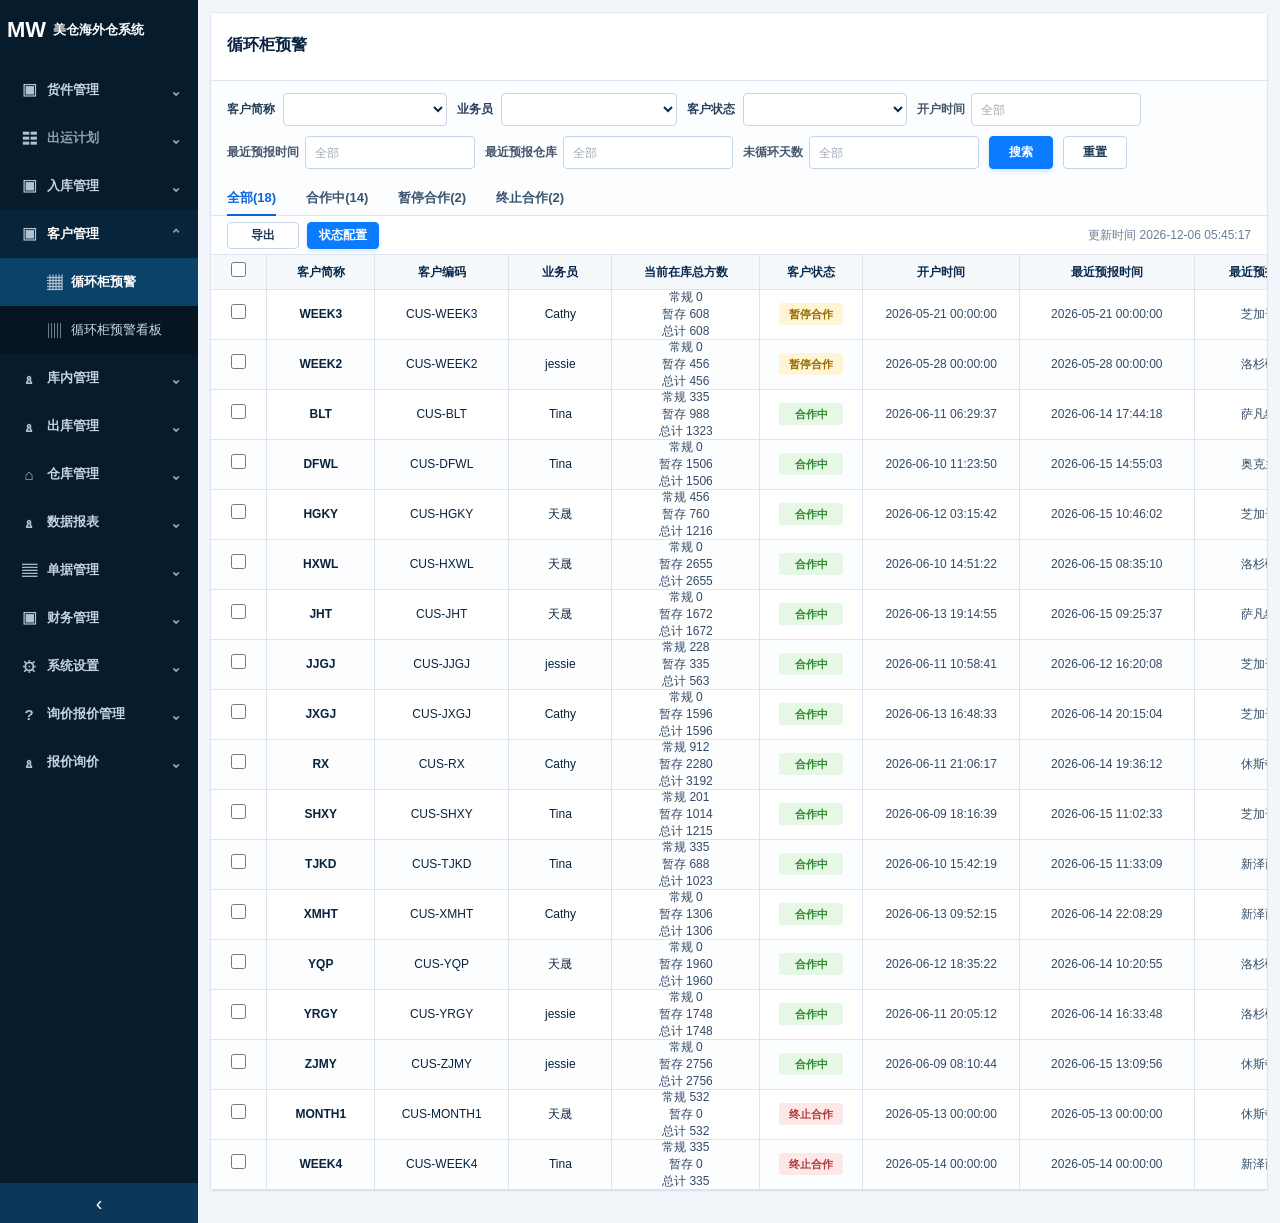
==== commit 26c11de0: "Restore cycle warning and separate staging inventory" ====
--- a/cycle-warning/index.html
+++ b/cycle-warning/index.html
@@ -1,213 +1,441 @@
 <!doctype html>
 <html lang="zh-CN">
-<head>
-  <meta charset="UTF-8" />
-  <meta name="viewport" content="width=device-width, initial-scale=1.0" />
-  <title>暂存库存 - 美仓海外仓系统</title>
-  <link rel="stylesheet" href="styles.css?v=20260722-staging-inventory" />
-</head>
-<body>
-
-<div class="app-shell">
-  <aside class="sidebar">
-    <div class="brand"><span class="brand-mark">MW</span><span class="brand-name">美仓海外仓系统</span></div>
-    <nav class="side-nav" aria-label="主导航">
-      <button class="nav-item"><span class="nav-icon">▱</span><span>货件管理</span><span class="nav-arrow">⌄</span></button>
-      <button class="nav-item"><span class="nav-icon">☷</span><span>出运计划</span><span class="nav-arrow">⌄</span></button>
-      <button class="nav-item"><span class="nav-icon">⌂</span><span>入库管理</span><span class="nav-arrow">⌄</span></button>
-      <button class="nav-item expanded"><span class="nav-icon">♙</span><span>出库管理</span><span class="nav-arrow">⌃</span></button>
-      <div class="nav-children">
-        <button><span>♙</span>出库单管理</button>
-        <button><span>♙</span>承运批次管理</button>
-        <button><span>♙</span>预约管理</button>
-        <button><span>♙</span>转仓管理</button>
+  <head>
+    <meta charset="UTF-8" />
+    <meta name="viewport" content="width=device-width, initial-scale=1.0" />
+    <title>循环柜预警</title>
+    <meta http-equiv="Cache-Control" content="no-cache, no-store, must-revalidate" />
+    <meta http-equiv="Pragma" content="no-cache" />
+    <meta http-equiv="Expires" content="0" />
+    <link rel="stylesheet" href="styles.css?v=20260706-update-time" />
+    <style>
+      .customer-status-badge { display: inline-flex; align-items: center; justify-content: center; min-width: 64px; height: 22px; padding: 0 8px; border-radius: 3px; font-weight: 700; font-size: 11px; background: #e6f7e6; color: #2d8a2d; }
+      .customer-status-badge.paused { background: #fff4d6; color: #9a6a00; }
+      .customer-status-badge.inactive { background: #fde8e8; color: #b33a3a; }
+    </style>
+  </head>
+  <body>
+    <div class="layout">
+      <nav class="sidebar" aria-label="主导航">
+        <div class="brand">
+          <span class="brand-mark">MW</span>
+          <span class="brand-name">美仓海外仓系统</span>
+        </div>
+
+        <div class="nav-menu">
+          <button class="menu-button" type="button">
+            <span class="menu-icon" aria-hidden="true">▣</span>
+            <span>货件管理</span>
+            <span class="menu-caret" aria-hidden="true">⌄</span>
+          </button>
+          <button class="menu-button muted" type="button">
+            <span class="menu-icon" aria-hidden="true">☷</span>
+            <span>出运计划</span>
+            <span class="menu-caret" aria-hidden="true">⌄</span>
+          </button>
+          <button class="menu-button" type="button">
+            <span class="menu-icon" aria-hidden="true">▣</span>
+            <span>入库管理</span>
+            <span class="menu-caret" aria-hidden="true">⌄</span>
+          </button>
+          <div class="submenu">
+            <button class="submenu-button" type="button">
+              <span class="submenu-icon" aria-hidden="true">▧</span>
+              <span>预报单</span>
+            </button>
+            <button class="submenu-button" type="button">
+              <span class="submenu-icon" aria-hidden="true">▧</span>
+              <span>运单管理</span>
+            </button>
+          </div>
+          <button class="menu-button active-parent" type="button" aria-expanded="true">
+            <span class="menu-icon" aria-hidden="true">▣</span>
+            <span>客户管理</span>
+            <span class="menu-caret" aria-hidden="true">⌃</span>
+          </button>
+          <div class="submenu open">
+            <button class="tab-button active" data-tab="overview" type="button">
+              <span class="tab-icon" aria-hidden="true">▦</span>
+              <span>循环柜预警</span>
+            </button>
+            <button class="tab-button" data-tab="warning-dashboard" type="button">
+              <span class="tab-icon" aria-hidden="true">▥</span>
+              <span>循环柜预警看板</span>
+            </button>
+          </div>
+          <button class="menu-button" type="button">
+            <span class="menu-icon" aria-hidden="true">♙</span>
+            <span>库内管理</span>
+            <span class="menu-caret" aria-hidden="true">⌄</span>
+          </button>
+          <button class="menu-button" type="button">
+            <span class="menu-icon" aria-hidden="true">♙</span>
+            <span>出库管理</span>
+            <span class="menu-caret" aria-hidden="true">⌄</span>
+          </button>
+          <button class="menu-button" type="button">
+            <span class="menu-icon" aria-hidden="true">⌂</span>
+            <span>仓库管理</span>
+            <span class="menu-caret" aria-hidden="true">⌄</span>
+          </button>
+          <button class="menu-button" type="button">
+            <span class="menu-icon" aria-hidden="true">♙</span>
+            <span>数据报表</span>
+            <span class="menu-caret" aria-hidden="true">⌄</span>
+          </button>
+          <button class="menu-button" type="button">
+            <span class="menu-icon" aria-hidden="true">▤</span>
+            <span>单据管理</span>
+            <span class="menu-caret" aria-hidden="true">⌄</span>
+          </button>
+          <button class="menu-button" type="button">
+            <span class="menu-icon" aria-hidden="true">▣</span>
+            <span>财务管理</span>
+            <span class="menu-caret" aria-hidden="true">⌄</span>
+          </button>
+          <button class="menu-button" type="button">
+            <span class="menu-icon" aria-hidden="true">⚙</span>
+            <span>系统设置</span>
+            <span class="menu-caret" aria-hidden="true">⌄</span>
+          </button>
+          <button class="menu-button" type="button">
+            <span class="menu-icon" aria-hidden="true">?</span>
+            <span>询价报价管理</span>
+            <span class="menu-caret" aria-hidden="true">⌄</span>
+          </button>
+          <button class="menu-button" type="button">
+            <span class="menu-icon" aria-hidden="true">♙</span>
+            <span>报价询价</span>
+            <span class="menu-caret" aria-hidden="true">⌄</span>
+          </button>
+        </div>
+        <button class="sidebar-collapse" type="button" aria-label="收起侧栏">‹</button>
+      </nav>
+
+      <main class="page-shell" id="tab-overview">
+        <section class="board-panel" aria-label="循环柜预警">
+          <div class="board-header">
+            <div>
+              <h1>循环柜预警</h1>
+            </div>
+          </div>
+
+          <div class="board-filters">
+            <label class="field field-filter">
+              <span>客户简称</span>
+              <select id="overviewCustomerSearch">
+                <option value=""></option>
+              </select>
+            </label>
+            <label class="field field-filter">
+              <span>业务员</span>
+              <select id="overviewSalespersonSearch">
+                <option value=""></option>
+              </select>
+            </label>
+            <label class="field field-filter">
+              <span>客户状态</span>
+              <select id="overviewCustomerStatusSearch">
+                <option value=""></option>
+              </select>
+            </label>
+            <label class="field field-range">
+              <span>开户时间</span>
+              <div class="range-box" id="codeCreateTimeBox">
+                <input class="range-display" id="codeCreateTimeDisplay" type="text" placeholder="全部" readonly autocomplete="off" />
+                <button class="range-clear" id="codeCreateTimeClear" type="button" title="清除">✕</button>
+                <div class="range-drop" hidden>
+                  <div class="range-drop-row">
+                    <input id="codeCreateTimeFrom" type="datetime-local" />
+                    <span>—</span>
+                    <input id="codeCreateTimeTo" type="datetime-local" />
+                  </div>
+                </div>
+              </div>
+            </label>
+            <label class="field field-range">
+              <span>最近预报时间</span>
+              <div class="range-box" id="latestTimeBox">
+                <input class="range-display" id="latestTimeDisplay" type="text" placeholder="全部" readonly autocomplete="off" />
+                <button class="range-clear" id="latestTimeClear" type="button" title="清除">✕</button>
+                <div class="range-drop" hidden>
+                  <div class="range-drop-row">
+                    <input id="latestTimeFrom" type="datetime-local" />
+                    <span>—</span>
+                    <input id="latestTimeTo" type="datetime-local" />
+                  </div>
+                </div>
+              </div>
+            </label>
+            <label class="field field-range">
+              <span>最近预报仓库</span>
+              <div class="range-box multi-select-box" id="latestWarehouseBox">
+                <input class="range-display" id="latestWarehouseDisplay" type="text" placeholder="全部" readonly autocomplete="off" />
+                <button class="range-clear" id="latestWarehouseClear" type="button" title="清除">✕</button>
+                <div class="range-drop multi-select-drop" id="latestWarehouseDrop" hidden></div>
+              </div>
+            </label>
+            <label class="field field-range">
+              <span>未循环天数</span>
+              <div class="range-box" id="unreportedDaysBox">
+                <input class="range-display" id="unreportedDaysDisplay" type="text" placeholder="全部" readonly autocomplete="off" />
+                <button class="range-clear" id="unreportedDaysClear" type="button" title="清除">✕</button>
+                <div class="range-drop" hidden>
+                  <div class="range-drop-row">
+                    <input id="unreportedDaysFrom" type="number" min="0" step="1" placeholder="最小" />
+                    <span>—</span>
+                    <input id="unreportedDaysTo" type="number" min="0" step="1" placeholder="最大" />
+                  </div>
+                </div>
+              </div>
+            </label>
+            <button id="boardSearchButton" class="btn primary" type="button">搜索</button>
+            <button id="resetBoardButton" class="btn" type="button">重置</button>
+          </div>
+
+          <div class="board-status-tabs" aria-label="客户合作状态筛选">
+            <button class="board-status-tab active" type="button" data-status="">全部</button>
+            <button class="board-status-tab" type="button" data-status="合作中">合作中</button>
+            <button class="board-status-tab" type="button" data-status="暂停合作">暂停合作</button>
+            <button class="board-status-tab" type="button" data-status="终止合作">终止合作</button>
+          </div>
+
+          <div class="board-list-toolbar" id="boardListToolbar">
+            <div class="toolbar-actions">
+              <button class="btn tiny" id="boardListExportBtn" type="button">导出</button>
+              <button class="btn tiny primary" id="boardListCsBtn" type="button">状态配置</button>
+            </div>
+            <span class="toolbar-update-time" id="boardUpdateTime"></span>
+          </div>
+
+          <div class="alert-table-wrap">
+            <table class="alert-table">
+              <thead>
+                <tr>
+                  <th class="col-check"><input id="boardSelectAll" type="checkbox" aria-label="全选" /></th>
+                  <th>客户简称</th>
+                  <th>客户编码</th>
+                  <th>业务员</th>
+                  <th>当前在库总方数</th>
+                  <th>客户状态</th>
+                  <th>开户时间</th>
+                  <th>最近预报时间</th>
+                  <th>最近预报仓库</th>
+                  <th>未循环天数</th>
+                  <th>洛杉矶仓最近预报时间</th>
+                  <th>洛杉矶仓在库方数</th>
+                  <th>芝加哥仓最近预报时间</th>
+                  <th>芝加哥仓在库方数</th>
+                  <th>新泽西仓最近预报时间</th>
+                  <th>新泽西仓在库方数</th>
+                  <th>萨凡纳仓最近预报时间</th>
+                  <th>萨凡纳仓在库方数</th>
+                  <th>休斯顿仓最近预报时间</th>
+                  <th>休斯顿仓在库方数</th>
+                  <th>奥克兰仓最近预报时间</th>
+                  <th>奥克兰仓在库方数</th>
+                </tr>
+              </thead>
+              <tbody id="alertBody"></tbody>
+            </table>
+            <div id="overviewEmptyState" class="empty-state" hidden>暂无匹配预警记录</div>
+          </div>
+        </section>
+      </main>
+
+      <main class="page-shell" id="tab-warning-dashboard" hidden>
+        <section class="dashboard-panel" aria-label="循环柜预警看板">
+          <div class="board-header">
+            <div>
+              <h1>循环柜预警看板</h1>
+              <p>按周追踪未预报客户数量，并识别连续未预报周数最高的客户</p>
+            </div>
+            <div class="header-tools">
+              <div class="run-meta" id="dashboardMeta">数据加载中</div>
+            </div>
+          </div>
+
+          <div class="board-filters dashboard-filters">
+            <label class="field field-week-range">
+              <span>统计周范围</span>
+              <select id="dashboardWeekRangeSelect">
+                <option value="current">本周</option>
+                <option value="4">近4周</option>
+                <option value="8" selected>近8周</option>
+                <option value="all">全部周期</option>
+              </select>
+            </label>
+            <button id="dashboardSearchButton" class="btn primary" type="button">搜索</button>
+            <button id="dashboardResetButton" class="btn" type="button">重置</button>
+          </div>
+
+          <div class="dashboard-grid">
+            <article class="dashboard-card chart-card">
+              <div class="chart-head">
+                <div>
+                  <h2>每周未预报客户数量</h2>
+                  <p>按统计周范围</p>
+                </div>
+                <strong id="weeklyWarningTotal">0</strong>
+              </div>
+              <div class="line-chart-wrap">
+                <canvas id="weeklyWarningLineChart" height="260"></canvas>
+              </div>
+            </article>
+
+            <article class="dashboard-card chart-card">
+              <div class="chart-head">
+                <div>
+                  <h2>连续未预报周数 Top 10</h2>
+                  <p>当前预警客户范围，展示实际连续周数</p>
+                </div>
+                <strong id="topUnreportedMax">0</strong>
+              </div>
+              <div class="bar-chart-list" id="topUnreportedBarChart"></div>
+            </article>
+          </div>
+        </section>
+      </main>
+
+      <main class="page-shell details-drawer" id="tab-details" hidden>
+        <div class="details-top-bar">
+          <button id="backButton" class="drawer-close-btn" type="button" aria-label="关闭">×</button>
+          <strong class="details-title">预报明细</strong>
+          <span id="resultSummary">共 0 条</span>
+          <div class="details-top-actions">
+            <span class="selection-info" id="selectionInfo">已选 0 条</span>
+            <button id="exportSelectedButton" class="btn tiny" type="button" hidden>导出选中</button>
+            <button id="clearSelectionButton" class="btn tiny" type="button" hidden>取消选择</button>
+          </div>
+        </div>
+
+        <section class="search-panel" aria-label="搜索筛选">
+          <div class="search-row">
+            <label class="field">
+              <span>客户名称</span>
+              <input id="customerInput" type="text" placeholder="如 TTTX" autocomplete="off" />
+            </label>
+            <label class="field">
+              <span>业务员</span>
+              <input id="salespersonInput" type="text" placeholder="如 jessie" autocomplete="off" />
+            </label>
+            <label class="field">
+              <span>运单状态</span>
+              <select id="statusSelect">
+                <option value="">全部运单状态</option>
+              </select>
+            </label>
+            <label class="field">
+              <span>创建时间</span>
+              <input id="createdAtInput" type="text" placeholder="如 2026-06-14" autocomplete="off" />
+            </label>
+            <label class="field">
+              <span>船司代码</span>
+              <input id="carrierCodeInput" type="text" placeholder="如 HEDE" autocomplete="off" />
+            </label>
+            <div class="actions" aria-label="搜索操作">
+              <button id="searchButton" class="btn primary" type="button">搜索</button>
+              <button id="resetButton" class="btn" type="button">重置</button>
+            </div>
+          </div>
+        </section>
+
+        <section class="table-section" aria-label="预报明细">
+          <div class="warehouse-tabs" aria-label="仓库筛选">
+            <button class="warehouse-tab active" type="button" data-warehouse="">全部</button>
+            <button class="warehouse-tab" type="button" data-warehouse="洛杉矶仓">洛杉矶仓</button>
+            <button class="warehouse-tab" type="button" data-warehouse="芝加哥仓">芝加哥仓</button>
+            <button class="warehouse-tab" type="button" data-warehouse="新泽西仓">新泽西仓</button>
+            <button class="warehouse-tab" type="button" data-warehouse="萨凡纳仓">萨凡纳仓</button>
+            <button class="warehouse-tab" type="button" data-warehouse="休斯顿仓">休斯顿仓</button>
+            <button class="warehouse-tab" type="button" data-warehouse="奥克兰仓">奥克兰仓</button>
+            <button class="btn tiny" id="exportButton" type="button">导出</button>
+            <button class="icon-btn field-settings-button" id="fieldSettingsButton" type="button" aria-label="自定义列表字段" title="自定义列表字段">⚙</button>
+          </div>
+
+          <div class="table-wrap">
+            <table id="detailsTable">
+              <thead>
+                <tr id="detailsTableHead"></tr>
+              </thead>
+              <tbody id="tableBody"></tbody>
+            </table>
+            <div id="emptyState" class="empty-state" hidden>暂无匹配数据</div>
+          </div>
+        </section>
+
+      </main>
+    </div>
+
+    <div class="field-settings-mask" id="fieldSettingsMask" hidden></div>
+    <aside class="field-settings-drawer" id="fieldSettingsDrawer" hidden aria-label="自定义列表字段">
+      <div class="field-settings-header">
+        <button class="modal-close-btn" id="fieldSettingsClose" type="button" aria-label="关闭">×</button>
+        <h2>自定义列表字段</h2>
       </div>
-      <button class="nav-item expanded"><span class="nav-icon">♙</span><span>库内管理</span><span class="nav-arrow">⌃</span></button>
-      <div class="nav-children inventory-children">
-        <button><span>♙</span>常规库存</button>
-        <button class="active"><span>♙</span>暂存库存</button>
-        <button><span>♙</span>库存盘点</button>
+      <div class="field-settings-table-wrap">
+        <table class="field-settings-table">
+          <thead>
+            <tr>
+              <th>列顺序</th>
+              <th>字段名称(中文)</th>
+              <th>是否显示</th>
+              <th>操作</th>
+            </tr>
+          </thead>
+          <tbody id="fieldSettingsBody"></tbody>
+        </table>
       </div>
-      <button class="nav-item"><span class="nav-icon">⌂</span><span>仓库管理</span><span class="nav-arrow">⌄</span></button>
-      <button class="nav-item"><span class="nav-icon">♙</span><span>数据报表</span><span class="nav-arrow">⌄</span></button>
-      <button class="nav-item"><span class="nav-icon">⚙</span><span>系统设置</span><span class="nav-arrow">⌄</span></button>
-      <button class="nav-item"><span class="nav-icon">▤</span><span>单据管理</span><span class="nav-arrow">⌄</span></button>
-      <button class="nav-item"><span class="nav-icon">▧</span><span>财务管理</span><span class="nav-arrow">⌄</span></button>
-      <button class="nav-item"><span class="nav-icon">♙</span><span>询价管理</span><span class="nav-arrow">⌄</span></button>
-      <button class="nav-item"><span class="nav-icon">♙</span><span>报价询价</span><span class="nav-arrow">⌄</span></button>
-    </nav>
-    <button class="sidebar-collapse" type="button">‹</button>
-  </aside>
-  <section class="workspace">
-    <header class="topbar">
-      <div class="topbar-left">
-        <button class="icon-button menu-toggle">☰</button><button class="icon-button">‹</button>
-        <div class="page-tabs"><button class="page-tab active">暂存库存 <span>×</span></button><button class="page-tab">出库单管理 <span>×</span></button></div>
+      <div class="field-settings-footer">
+        <button class="btn" id="fieldSettingsCancel" type="button">取消</button>
+        <button class="btn primary" id="fieldSettingsApply" type="button">应用</button>
       </div>
-      <div class="topbar-right">
-        <span class="top-caret">›</span><button class="plain-button">导出任务中心</button><button class="plain-button">英文</button>
-        <button class="pill">上海时区⌄</button><button class="pill">⌾ 美仓1号仓⌄</button>
-        <button class="bell">♧<b>12</b></button><span class="avatar">A</span><span class="username">admin</span>
+    </aside>
+
+    <div id="toast" class="toast" hidden></div>
+
+    <div class="modal-overlay" id="customerStatusModal" hidden>
+      <div class="modal-panel" style="width:480px;">
+        <div class="modal-header">
+          <h2>状态配置</h2>
+          <button class="modal-close-btn" id="customerStatusModalClose" type="button" aria-label="关闭">✕</button>
+        </div>
+        <div class="progress-modal-body" style="padding:20px 24px;">
+          <div class="progress-form-row">
+            <label class="progress-form-label">暂停合作</label>
+            <div class="progress-form-control">
+              <input id="csPauseDays" type="number" min="0" step="1" style="width:100%;height:34px;border:1px solid #d0d7df;border-radius:4px;padding:0 10px;font-size:13px;outline:none;" />
+              <p class="progress-form-hint">未循环天数大于等于该值时显示为暂停合作。</p>
+            </div>
+          </div>
+          <div class="progress-form-row">
+            <label class="progress-form-label">终止合作</label>
+            <div class="progress-form-control">
+              <input id="csTerminateDays" type="number" min="1" step="1" style="width:100%;height:34px;border:1px solid #d0d7df;border-radius:4px;padding:0 10px;font-size:13px;outline:none;" />
+              <p class="progress-form-hint">未循环天数大于等于该值时显示为终止合作。</p>
+            </div>
+          </div>
+          <div class="progress-form-row">
+            <label class="progress-form-label">低方数预警</label>
+            <div class="progress-form-control">
+              <input id="csLowVolumeThreshold" type="number" min="0" step="1" style="width:100%;height:34px;border:1px solid #d0d7df;border-radius:4px;padding:0 10px;font-size:13px;outline:none;" />
+              <p class="progress-form-hint">在库方数低于该值时标红显示。</p>
+            </div>
+          </div>
+          <div id="csConfigSummary" style="margin:0 0 14px 92px;color:#55708e;font-size:12px;line-height:1.6;"></div>
+          <div class="progress-modal-actions" style="margin-top:18px;">
+            <button class="btn" id="csCancelBtn" type="button">取消</button>
+            <button class="btn primary" id="csConfirmBtn" type="button">确认</button>
+          </div>
+        </div>
       </div>
-    </header>
-
-    <main class="content">
-      <section class="filter-card" id="filterCard">
-        <div class="filter-grid">
-          <label class="filter-field"><span>关键字 <i>?</i></span><input id="keywordFilter" type="text" placeholder="单个精准搜索" /></label>
-          <label class="filter-field"><span>客户名称</span><select id="customerFilter"><option value="">客户名称</option></select></label>
-          <label class="filter-field"><span>入仓号</span><input id="inboundFilter" type="text" placeholder="批量查询多个用“;”号隔开" /></label>
-          <label class="filter-field"><span>转运方式</span><select id="transferFilter"><option value="">转运方式</option><option>拆转</option><option>直转</option></select></label>
-          <label class="filter-field"><span>FBA仓库</span><select id="fbaFilter"><option value="">FBA仓库</option></select></label>
-          <label class="filter-field"><span>派送方式</span><select id="dispatchFilter"><option value="">派送方式</option></select></label>
-          <label class="filter-field"><span>库位</span><select id="locationFilter"><option value="">库位</option></select></label>
-          <label class="filter-field"><span>柜号</span><input id="containerFilter" type="text" placeholder="单个模糊，批量精准" /></label>
-          <label class="filter-field"><span>托盘标签</span><input id="palletFilter" type="text" placeholder="单个模糊，批量精准" /></label>
-          <label class="filter-field">
-            <span>入库时间</span><span class="date-range"><input id="dateFrom" type="text" placeholder="开始日期" /><em>→</em><input id="dateTo" type="text" placeholder="结束日期" /><b>□</b></span>
-          </label>
-          <label class="filter-field"><span>是否拦截</span><select id="blockedFilter"><option value="">是否拦截</option><option value="是">是</option><option value="否">否</option></select></label>
-        </div>
-        <div class="filter-actions">
-          <button class="btn primary" id="searchButton">搜索</button><button class="btn" id="resetButton">重置</button>
-          <button class="btn collapse-button" id="collapseButton"><span>⌃</span> 收起</button>
-        </div>
-      </section>
-
-      <section class="inventory-card">
-        <div class="status-bar">
-          <div class="status-tabs" id="statusTabs">
-            <button class="status-tab active" data-status="暂存">暂存(274)</button>
-            <button class="status-tab" data-status="待审批">待审批(1)</button>
-            <button class="status-tab" data-status="指令待处理">指令待处理(0)</button>
-            <button class="status-tab" data-status="指令处理中">指令处理中(0)</button>
-            <button class="status-tab" data-status="待出库">指令处理完成，待出库(92)</button>
-            <button class="status-tab" data-status="已出库">已出库(31)</button>
-            <button class="status-tab" data-status="审批拒绝">审批拒绝(36)</button>
-          </div>
-          <div class="status-actions"><button class="btn">更换库位</button><button class="btn split-button" id="exportButton">导出 <span>⌄</span></button></div>
-        </div>
-        <div class="summary-bar">
-          <div>已选择内容：总托盘数：<b id="selectedPallets">0</b><span>总箱数：<b id="selectedBoxes">0</b></span><span>总板数：<b id="selectedBoards">0</b></span><span>总重量：<b id="selectedWeight">0</b></span><span>总体积：<b id="selectedVolume">0</b></span></div>
-          <button class="settings-button" id="densityButton">⚙</button>
-        </div>
-        <div class="table-scroll">
-          <table class="inventory-table">
-            <thead><tr>
-              <th class="index-col">#</th><th class="check-col"><input id="selectAll" type="checkbox" /></th>
-              <th class="sortable">客户名称</th><th>柜号</th><th>系统柜号</th><th>入仓号</th><th>是否拦截</th>
-              <th>转运方式</th><th>目的地</th><th>派送方式</th><th>托盘标签</th><th class="sortable">入库时间</th>
-              <th class="sortable">重量</th><th class="sortable">体积</th><th class="sortable">总箱数</th>
-              <th class="sortable">待审核箱数</th><th class="sortable">未发货箱数</th><th class="sortable">已发货箱数</th><th class="operation-col">操作</th>
-            </tr></thead>
-            <tbody id="inventoryBody"></tbody>
-          </table>
-        </div>
-        <div class="table-footer"><span>共 274 条</span><button>‹</button><button class="active">1</button><button>2</button><button>3</button><button>4</button><button>5</button><button>›</button><select><option>50 条/页</option></select></div>
-      </section>
-    </main>
-  </section>
-</div>
-<div class="release-overlay" id="releaseOverlay" hidden>
-  <aside class="release-drawer" role="dialog" aria-modal="true" aria-labelledby="releaseTitle">
-    <header class="release-header">
-      <button class="release-close" id="releaseClose" type="button" aria-label="关闭">×</button>
-      <h2 id="releaseTitle">放货</h2>
-    </header>
-    <div class="release-summary">
-      <div><span>柜号：</span><b id="releaseContainer">-</b></div>
-      <div><span>派送方式：</span><b id="releaseDispatch">-</b></div>
-      <div><span>托盘标签：</span><b id="releasePallet">-</b></div>
-      <div><span>转运方式：</span><b id="releaseTransfer">-</b></div>
-      <div><span>未发货箱数：</span><b id="releaseUnsent">0</b></div>
     </div>
-    <form class="release-form" id="releaseForm">
-      <section class="release-fields">
-        <label class="release-field radio-field">
-          <span class="required">发货申请</span>
-          <span class="radio-group"><label><input type="radio" name="application" value="FBA" checked /> FBA</label><label><input type="radio" name="application" value="其他地址" /> 其他地址</label></span>
-        </label>
-        <label class="release-field"><span class="required">目的地</span><select id="releaseDestination" required><option value="">请选择</option><option>ABE2</option><option>ABE8</option><option>BWI9</option><option>FEDEX</option></select></label>
-        <label class="release-field"><span class="required">ShipmentID</span><input id="releaseShipment" required placeholder="请输入" /></label>
-        <label class="release-field"><span class="required">派送方式</span><select id="releaseMethod" required><option>Truck-Amazon</option><option>Truck-Walmart</option><option>Truck-Other</option><option>FEDEX</option></select></label>
-        <label class="release-field"><span class="required">ReferenceID</span><input id="releaseReference" required placeholder="请输入" /></label>
-        <label class="release-field"><span class="required">箱数</span><input id="releaseBoxes" type="number" min="1" required placeholder="请输入" /></label>
-        <label class="release-field"><span class="required">预约发货时间</span><span class="release-date"><input id="releaseDate" type="date" required /><i>□</i></span></label>
-        <label class="release-field"><span>备注</span><input id="releaseRemark" placeholder="请输入" /></label>
-        <label class="release-field upload-field"><span>附件上传</span><span><input id="releaseFile" type="file" hidden /><button class="upload-button" id="uploadButton" type="button">↥&nbsp; 上传</button><em id="uploadName"></em></span></label>
-      </section>
-<section class="instruction-section">
-  <h3>操作指令</h3>
-  <button class="instruction-add" id="instructionAdd" type="button">新增</button>
-  <div class="instruction-list-wrap">
-    <table class="instruction-table">
-      <thead><tr>
-        <th>费用名称</th><th>费用类型</th><th>*计费单位</th><th>*计费单价（元）</th><th>*计费数量</th>
-        <th>*币种</th><th>总价（元）</th><th>添加时间</th><th>添加人</th><th>描述</th><th>操作</th>
-      </tr></thead>
-      <tbody id="instructionBody"></tbody>
-    </table>
-  </div>
-</section>
-<div class="release-actions">
-  <button class="btn primary" type="submit">确定</button>
-  <button class="btn" id="releaseCancel" type="button">取消</button>
-</div>
-    </form>
-  </aside>
-</div>
-<div class="instruction-overlay" id="instructionOverlay" hidden>
-  <aside class="instruction-drawer" role="dialog" aria-modal="true" aria-labelledby="instructionDrawerTitle">
-    <header><h3 id="instructionDrawerTitle">添加指令</h3><button id="instructionClose" type="button" aria-label="关闭">×</button></header>
-    <div class="instruction-picker-content">
-      <section class="instruction-picker-card">
-        <div class="instruction-search">
-          <label><span>费用名称：</span><input id="instructionSearchName" placeholder="请输入代码/名称" /></label>
-          <label><span>费用类型：</span><select id="instructionSearchType"><option value="">请选择费用类型</option><option>仓储费</option><option>操作费</option></select></label>
-          <button class="btn primary" id="instructionSearch" type="button">搜索</button>
-          <button class="btn" id="instructionReset" type="button">重置</button>
-        </div>
-        <div class="instruction-picker-table-wrap">
-          <table class="instruction-picker-table">
-            <thead><tr><th class="picker-check"><input id="instructionSelectAll" type="checkbox" /></th><th>费用代码</th><th>费用名称</th><th>费用类型</th><th>计费单位</th><th>计费单价</th><th>币种</th><th>描述</th></tr></thead>
-            <tbody id="instructionPickerBody"></tbody>
-          </table>
-        </div>
-        <div class="instruction-pagination">
-          <span id="instructionSelectedCount">已选中0条</span>
-          <div><span>共 50 条</span><button class="active">1</button><button>2</button><button>3</button><button>4</button><button>5</button><span>...</span><button>50</button><select><option>10/页</option><option>20/页</option></select><span>转到</span><input value="8" /></div>
-        </div>
-      </section>
-    </div>
-    <footer><button class="btn primary" id="instructionConfirm" type="button">确认</button><button class="btn" id="instructionCancel" type="button">取消</button></footer>
-  </aside>
-</div>
-<div class="instruction-modal-overlay" id="instructionEditOverlay" hidden>
-  <section class="instruction-modal edit-modal" role="dialog" aria-modal="true">
-    <header><h3>编辑费用项</h3></header>
-    <form id="instructionEditForm">
-      <div class="instruction-edit-fields">
-        <label><span class="required">费用代码</span><input id="editInstructionCode" readonly /></label>
-        <label><span class="required">费用名称</span><input id="editInstructionName" readonly /></label>
-        <label><span class="required">费用类型</span><select id="editInstructionType"><option>仓储费</option><option>操作费</option></select></label>
-        <label><span class="required">计费单位</span><select id="editInstructionUnit"><option>票</option><option>箱</option><option>KG</option></select></label>
-        <label><span class="required">计费单价</span><input id="editInstructionPrice" type="number" min="0" step="0.01" required /></label>
-        <label><span class="required">计费数量</span><input id="editInstructionQuantity" type="number" min="0.01" step="0.01" required /></label>
-        <label><span class="required">币种</span><select id="editInstructionCurrency"><option>人民币</option><option>USD</option></select></label>
-      </div>
-      <footer><button class="btn" id="instructionEditCancel" type="button">取消</button><button class="btn primary" type="submit">确定</button></footer>
-    </form>
-  </section>
-</div>
-<div class="instruction-modal-overlay" id="instructionDeleteOverlay" hidden>
-  <section class="instruction-modal delete-modal" role="dialog" aria-modal="true">
-    <header><h3>删除费用项</h3></header>
-    <p>确定删除费用项“<b id="deleteInstructionName"></b>”吗？</p>
-    <footer><button class="btn" id="instructionDeleteCancel" type="button">取消</button><button class="btn primary" id="instructionDeleteConfirm" type="button">确定</button></footer>
-  </section>
-</div>
-<div class="floating-tools" aria-hidden="true"><span>⌘</span><span>☆</span></div>
-<div class="watermarks" id="watermarks"></div>
-<script src="script.js?v=20260722-staging-inventory"></script>
-</body>
+
+    <script src="script.js?v=20260707-warehouse-dropdown-total"></script>
+    <script>
+      window.addEventListener('error', function(e) {
+        document.querySelector('#alertBody') && (document.querySelector('#alertBody').innerHTML = '<tr><td colspan="22" style="color:red;padding:20px;text-align:center;">JS 错误: ' + e.message + ' (行 ' + e.lineno + ':' + e.colno + ')</td></tr>');
+      });
+    </script>
+  </body>
 </html>
--- a/cycle-warning/styles.css
+++ b/cycle-warning/styles.css
@@ -1,727 +1,1883 @@
 :root {
-  --blue: #168ff5;
-  --nav: #001b2e;
-  --nav-deep: #001522;
-  --line: #e7ebef;
-  --muted: #8b949e;
-  --page: #f3f5f7;
-}
-* { box-sizing: border-box; }
-html, body { width: 100%; height: 100%; }
+  --page-bg: #f2f5f9;
+  --panel-bg: #ffffff;
+  --line: #dbe4ef;
+  --line-strong: #c7d4e3;
+  --text: #08233e;
+  --muted: #6c7e94;
+  --link: #0b65d8;
+  --header-bg: #f6f9fc;
+  --row-hover: #f6faff;
+  --row-selected: #e9f3ff;
+  --primary: #0b7cff;
+  --primary-dark: #0065d8;
+  --sidebar-bg: #061b2c;
+  --sidebar-panel: #08243a;
+  --sidebar-active: #0b426a;
+  --risk-bg: #fff3dc;
+  --risk-line: #f4c36f;
+  --risk-text: #88540d;
+  --done-bg: #eaf7ef;
+  --done-text: #246b3d;
+}
+
+* {
+  box-sizing: border-box;
+}
+
+[hidden] {
+  display: none !important;
+}
+
 body {
   margin: 0;
-  overflow: hidden;
-  color: #354052;
-  background: var(--page);
-  font: 12px/1.35 "Microsoft YaHei", "PingFang SC", Arial, sans-serif;
+  background: var(--page-bg);
+  color: var(--text);
+  font-family: "Microsoft YaHei", "PingFang SC", Arial, sans-serif;
+  font-size: 12px;
+  line-height: 1.35;
   -webkit-font-smoothing: antialiased;
 }
-button, input, select { font: inherit; }
-button { cursor: pointer; }
-.app-shell { display: flex; width: 100vw; height: 100vh; }
+
+button,
+input,
+select,
+textarea {
+  font: inherit;
+}
+
+button {
+  cursor: pointer;
+}
+
+.layout {
+  display: flex;
+  min-height: 100vh;
+}
+
 .sidebar {
   position: relative;
-  z-index: 5;
-  display: flex;
-  flex: 0 0 160px;
+  width: 198px;
+  flex-shrink: 0;
+  background: var(--sidebar-bg);
+  display: flex;
   flex-direction: column;
-  width: 160px;
-  min-height: 100vh;
-  color: #9fb0c2;
-  background: var(--nav);
-}
+  padding-top: 12px;
+  color: #c9d6e4;
+}
+
 .brand {
   display: flex;
   align-items: center;
-  height: 42px;
-  padding: 0 7px;
   gap: 7px;
+  height: 36px;
+  padding: 0 6px 0 7px;
   color: #fff;
   white-space: nowrap;
 }
+
 .brand-mark {
   position: relative;
-  z-index: 0;
   display: inline-flex;
   align-items: center;
   height: 28px;
   color: #fff;
-  font: 900 20px/1 Arial, sans-serif;
-  letter-spacing: -1px;
-}
+  font-size: 22px;
+  font-weight: 900;
+  letter-spacing: 0;
+}
+
 .brand-mark::before {
+  content: "";
   position: absolute;
+  left: -2px;
+  top: 4px;
+  bottom: 2px;
+  width: 20px;
+  background: #e0184f;
+  transform: skewY(-9deg);
   z-index: -1;
-  top: 3px;
-  bottom: 1px;
-  left: -2px;
-  width: 18px;
+}
+
+.brand-name {
+  font-size: 13px;
+  font-weight: 800;
+  color: #fff;
+}
+
+.nav-menu {
+  flex: 1;
+  padding-top: 18px;
+  overflow: auto;
+  scrollbar-width: thin;
+  scrollbar-color: #17405f transparent;
+}
+
+.menu-button,
+.submenu-button,
+.tab-button {
+  appearance: none;
+  display: flex;
+  align-items: center;
+  width: 100%;
+  border: 0;
+  background: transparent;
+  color: #c6d2df;
+  text-align: left;
+}
+
+.menu-button {
+  gap: 11px;
+  height: 48px;
+  padding: 0 18px 0 22px;
+  font-size: 13px;
+  font-weight: 600;
+}
+
+.menu-button:hover,
+.submenu-button:hover,
+.tab-button:hover {
+  background: rgba(255, 255, 255, 0.045);
+  color: #fff;
+}
+
+.menu-button.active-parent {
+  background: var(--sidebar-panel);
+  color: #fff;
+  font-weight: 700;
+}
+
+.menu-button.muted {
+  color: #8fa1b3;
+}
+
+.menu-icon,
+.submenu-icon,
+.tab-icon {
+  width: 14px;
+  flex-shrink: 0;
+  color: #b3c2d1;
+  font-size: 15px;
+  line-height: 1;
+  text-align: center;
+}
+
+.menu-caret {
+  margin-left: auto;
+  color: #93a3b4;
+  font-size: 17px;
+  line-height: 1;
+}
+
+.submenu {
+  display: none;
+}
+
+.submenu.open {
+  display: block;
+}
+
+.submenu-button {
+  gap: 10px;
+  height: 48px;
+  padding: 0 18px 0 47px;
+  color: #c1ccda;
+  font-size: 13px;
+  background: #061522;
+}
+
+.submenu .tab-button {
+  gap: 10px;
+  height: 48px;
+  padding: 0 18px 0 47px;
+  border-left: 0;
+  color: #cdd8e4;
+  font-size: 13px;
+  background: #061522;
+}
+
+.submenu .tab-button.active {
+  background: var(--sidebar-active);
+  color: #fff;
+  font-weight: 700;
+}
+
+.sidebar-collapse {
+  height: 40px;
+  border: 0;
+  background: #0a375a;
+  color: #fff;
+  font-size: 20px;
+  line-height: 1;
+}
+
+.tab-button {
+  height: 42px;
+}
+
+.tab-button.active {
+  color: #fff;
+}
+
+.page-shell {
+  flex: 1;
+  min-width: 0;
+  padding: 12px 12px 22px;
+  overflow: auto;
+  background: var(--page-bg);
+}
+
+body.details-open {
+  overflow: hidden;
+}
+
+body.details-open::after {
   content: "";
-  transform: skewY(-10deg);
-  background: #dc164c;
-}
-.brand-name { color: #fff; font-size: 13px; font-weight: 800; }
-.side-nav { flex: 1; overflow-y: auto; padding: 2px 0 42px; scrollbar-width: none; }
-.side-nav::-webkit-scrollbar { display: none; }
-.nav-item, .nav-children button {
-  display: flex;
-  align-items: center;
-  width: 100%;
-  height: 39px;
-  border: 0;
-  color: #9eb0c1;
-  background: transparent;
-  text-align: left;
-}
-.nav-item { gap: 9px; padding: 0 16px 0 19px; font-weight: 600; }
-.nav-item:hover, .nav-children button:hover { color: #fff; background: rgba(255,255,255,.035); }
-.nav-item.expanded { color: #f4f8fc; }
-.nav-icon { width: 14px; color: #9db2c5; text-align: center; }
-.nav-arrow { margin-left: auto; font-size: 14px; }
-.nav-children { background: var(--nav-deep); }
-.nav-children button { gap: 10px; height: 38px; padding: 0 10px 0 39px; }
-.nav-children button span { width: 13px; text-align: center; }
-.nav-children button.active { color: #fff; background: var(--blue); }
-.sidebar-collapse {
-  position: absolute;
-  right: 0;
-  bottom: 0;
-  left: 0;
-  height: 39px;
-  border: 0;
-  color: #fff;
-  background: #073553;
-  font-size: 22px;
-}
-.workspace { display: flex; min-width: 0; flex: 1; flex-direction: column; }
-.topbar {
-  position: relative;
-  z-index: 4;
-  display: flex;
-  flex: 0 0 40px;
+  position: fixed;
+  inset: 0;
+  z-index: 50;
+  background: rgba(0, 0, 0, 0.44);
+  pointer-events: none;
+}
+
+.board-panel,
+.search-panel {
+  margin: 0 0 10px;
+  background: var(--panel-bg);
+  border: 1px solid var(--line);
+  border-radius: 4px;
+  box-shadow: 0 1px 2px rgba(15, 35, 60, 0.04);
+}
+
+.board-header {
+  display: flex;
   align-items: center;
   justify-content: space-between;
-  min-width: 0;
-  padding: 0 10px 0 7px;
-  border-bottom: 1px solid #edf0f2;
-  background: #fff;
-  box-shadow: 0 1px 2px rgba(16,32,48,.04);
-}
-.topbar-left, .topbar-right, .page-tabs { display: flex; align-items: center; height: 100%; }
-.icon-button {
-  width: 28px;
-  height: 30px;
-  border: 0;
-  color: #455260;
-  background: transparent;
-  font-size: 20px;
-}
-.menu-toggle { font-size: 17px; }
-.page-tabs { gap: 4px; margin-left: 6px; }
-.page-tab {
-  height: 30px;
-  padding: 0 11px;
-  border: 1px solid #e4e8eb;
-  border-radius: 2px;
-  color: #7b858f;
-  background: #fff;
-}
-.page-tab.active { border-color: #163b56; color: #fff; background: #13364f; }
-.page-tab span { margin-left: 6px; font-size: 13px; }
-.topbar-right { gap: 8px; white-space: nowrap; }
-.top-caret { margin-right: 2px; color: #45515c; font-size: 19px; }
-.plain-button, .pill {
-  height: 29px;
-  border: 1px solid #e5e8eb;
-  border-radius: 2px;
-  color: #4f5962;
-  background: #fff;
-}
-.plain-button { padding: 0 10px; }
-.pill { min-width: 92px; padding: 0 12px; border-radius: 15px; color: #707981; background: #f7f8f9; }
-.bell { position: relative; width: 31px; border: 0; color: #2d3a44; background: transparent; font-size: 19px; }
-.bell b {
-  position: absolute;
-  top: 13px;
-  right: 0;
-  min-width: 15px;
-  height: 15px;
-  padding: 0 3px;
-  border-radius: 8px;
-  color: #fff;
-  background: #ef2d32;
-  font: 10px/15px Arial;
-}
-.avatar {
-  display: grid;
-  width: 27px;
-  height: 27px;
-  place-items: center;
-  border-radius: 50%;
-  color: #fff;
-  background: #78c44a;
-  font-weight: 700;
-}
-.username { color: #6d747b; }
-.content {
-  display: flex;
-  min-height: 0;
-  flex: 1;
-  flex-direction: column;
-  gap: 10px;
-  padding: 9px 10px 10px;
-  background: var(--page);
-}
-.filter-card {
-  flex: 0 0 auto;
-  min-height: 147px;
-  padding: 10px 11px 9px;
-  border-radius: 3px;
-  background: #fff;
-  box-shadow: 0 1px 5px rgba(35,51,65,.06);
-}
-.filter-grid {
-  display: grid;
-  grid-template-columns: repeat(4, minmax(250px, 1fr));
-  gap: 8px 13px;
-}
-.filter-field {
-  display: grid;
-  min-width: 0;
-  grid-template-columns: 59px minmax(0,1fr);
-  align-items: center;
-}
-.filter-field > span:first-child {
-  overflow: hidden;
-  color: #26323d;
-  font-weight: 700;
-  white-space: nowrap;
-  text-overflow: ellipsis;
-}
-.filter-field i {
-  display: inline-grid;
-  width: 12px;
-  height: 12px;
-  margin-left: 2px;
-  place-items: center;
-  border: 1px solid #aeb7bf;
-  border-radius: 50%;
-  color: #929ba3;
-  font: normal 9px/1 Arial;
-}
-input, select {
-  height: 29px;
-  min-width: 0;
-  padding: 0 10px;
-  border: 1px solid #dfe4e8;
-  border-radius: 2px;
-  outline: none;
-  color: #58636e;
-  background: #fff;
-}
-input::placeholder { color: #c3c8cd; }
-select { color: #b7bdc2; }
-input:focus, select:focus { border-color: #7dbaf0; box-shadow: 0 0 0 1px rgba(22,143,245,.08); }
-.date-range {
-  display: grid;
-  height: 29px;
-  grid-template-columns: 1fr 18px 1fr 18px;
-  align-items: center;
-  border: 1px solid #dfe4e8;
-  border-radius: 2px;
-}
-.date-range input { height: 27px; padding: 0 8px; border: 0; }
-.date-range em, .date-range b { color: #b9c0c6; font-style: normal; font-weight: 400; text-align: center; }
-.filter-actions { display: flex; align-items: center; gap: 8px; margin-top: 8px; }
-.btn {
-  height: 29px;
-  padding: 0 14px;
-  border: 1px solid #dce2e7;
-  border-radius: 2px;
-  color: #4c5863;
-  background: #fff;
-}
-.btn:hover { border-color: #95c8f3; color: #168ff5; }
-.btn.primary { border-color: #168ff5; color: #fff; background: #168ff5; }
-.collapse-button span { display: inline-block; margin-right: 4px; font-size: 15px; }
-.filter-card.collapsed { min-height: 48px; }
-.filter-card.collapsed .filter-grid { display: none; }
-.filter-card.collapsed .filter-actions { margin-top: 0; }
-.inventory-card {
-  display: flex;
-  min-height: 0;
-  flex: 1;
-  flex-direction: column;
-  overflow: hidden;
-  border-radius: 3px;
-  background: #fff;
-  box-shadow: 0 1px 5px rgba(35,51,65,.06);
-}
-.status-bar {
-  display: flex;
-  flex: 0 0 49px;
-  align-items: stretch;
-  justify-content: space-between;
-  padding: 0 10px;
-  border-bottom: 1px solid #eef1f3;
-}
-.status-tabs { display: flex; align-items: stretch; gap: 5px; overflow: hidden; }
-.status-tab {
-  position: relative;
-  padding: 0 11px;
-  border: 0;
-  color: #34404b;
-  background: transparent;
-  white-space: nowrap;
-}
-.status-tab.active { color: #168ff5; }
-.status-tab.active::after {
-  position: absolute;
-  right: 6px;
-  bottom: 0;
-  left: 6px;
-  height: 2px;
-  content: "";
-  background: #168ff5;
-}
-.status-actions { display: flex; align-items: center; gap: 8px; }
-.split-button span { margin-left: 8px; }
-.summary-bar {
-  display: flex;
-  flex: 0 0 46px;
-  align-items: center;
-  justify-content: space-between;
-  padding: 0 10px;
-  color: #58636d;
-  border-bottom: 1px solid #eef1f3;
-}
-.summary-bar span { display: inline-block; margin-left: 35px; }
-.summary-bar b { color: #33414d; font-weight: 500; }
-.settings-button {
-  display: grid;
-  width: 38px;
-  height: 28px;
-  place-items: center;
-  border: 0;
-  border-radius: 2px;
-  color: #fff;
-  background: #168ff5;
-  font-size: 15px;
-}
-.table-scroll {
-  position: relative;
-  min-height: 0;
-  flex: 1;
-  overflow: auto;
-  scrollbar-color: #c7ccd1 transparent;
-  scrollbar-width: thin;
-}
-.inventory-table {
-  width: 100%;
-  min-width: 1840px;
-  table-layout: fixed;
-  border-collapse: separate;
-  border-spacing: 0;
-  color: #68737d;
-  font-size: 11px;
-}
-.inventory-table th, .inventory-table td {
-  overflow: hidden;
-  height: 52px;
-  padding: 0 8px;
-  border-right: 1px solid #edf0f2;
-  border-bottom: 1px solid #edf0f2;
-  background: #fff;
+  gap: 16px;
+  min-height: 68px;
+  padding: 13px 16px;
+  border-bottom: 1px solid var(--line);
+  background: #fff;
+}
+
+.board-header h1 {
+  margin: 0 0 4px;
+  color: #07233f;
+  font-size: 16px;
+  font-weight: 800;
+}
+
+.board-header p {
+  margin: 0;
+  color: #55708e;
+  font-size: 12px;
+}
+
+.header-tools {
+  display: flex;
+  align-items: center;
+  gap: 12px;
+}
+
+.run-meta {
+  min-width: 174px;
+  padding: 8px 11px;
+  border: 1px solid #cfe1fb;
+  border-radius: 4px;
+  background: #f2f7ff;
+  color: #145ca8;
   text-align: center;
   white-space: nowrap;
-  text-overflow: ellipsis;
-}
-.inventory-table th {
-  position: sticky;
-  z-index: 2;
-  top: 0;
-  height: 39px;
-  color: #59646f;
-  background: #fafbfc;
   font-weight: 600;
 }
-.inventory-table tbody tr:hover td { background: #f8fbfe; }
-.inventory-table .index-col { width: 38px; color: #7f8992; }
-.inventory-table .check-col { width: 38px; }
-.inventory-table th:nth-child(3) { width: 105px; }
-.inventory-table th:nth-child(4) { width: 112px; }
-.inventory-table th:nth-child(5) { width: 116px; }
-.inventory-table th:nth-child(6) { width: 105px; }
-.inventory-table th:nth-child(7) { width: 82px; }
-.inventory-table th:nth-child(8) { width: 78px; }
-.inventory-table th:nth-child(9) { width: 105px; }
-.inventory-table th:nth-child(10) { width: 110px; }
-.inventory-table th:nth-child(11) { width: 235px; }
-.inventory-table th:nth-child(12) { width: 126px; }
-.inventory-table th:nth-child(13), .inventory-table th:nth-child(14) { width: 65px; }
-.inventory-table th:nth-child(15) { width: 72px; }
-.inventory-table th:nth-child(16), .inventory-table th:nth-child(17), .inventory-table th:nth-child(18) { width: 96px; }
-.inventory-table .operation-col { width: 138px; }
-.inventory-table th.operation-col, .inventory-table td.operation-col {
-  position: sticky;
-  z-index: 3;
-  right: 0;
-  border-left: 1px solid #e8ebee;
-  background: #fff;
-  box-shadow: -8px 0 12px rgba(29,42,54,.08);
-}
-.inventory-table th.operation-col { z-index: 4; background: #fafbfc; }
-.inventory-table input[type="checkbox"] {
-  width: 13px;
-  height: 13px;
-  padding: 0;
-  accent-color: #168ff5;
-}
-.sortable::after { margin-left: 4px; content: "◆"; color: #c9ced3; font-size: 7px; }
-.blocked { color: #ff3038; font-weight: 700; }
-.action-link { margin: 0 6px; border: 0; color: #168ff5; background: transparent; }
-.empty-row { height: 180px !important; color: #a7aeb5; }
-.table-footer {
-  display: flex;
-  flex: 0 0 38px;
-  align-items: center;
-  justify-content: flex-end;
-  gap: 4px;
-  padding: 0 12px;
-  border-top: 1px solid #edf0f2;
-  color: #77818a;
-}
-.table-footer button {
-  min-width: 25px;
-  height: 25px;
-  border: 1px solid #e2e6e9;
-  color: #6d7680;
-  background: #fff;
-}
-.table-footer button.active { border-color: #168ff5; color: #fff; background: #168ff5; }
-.table-footer select { width: 88px; height: 26px; margin-left: 4px; padding: 0 4px; }
-.inventory-card.compact .inventory-table td { height: 39px; }
-.floating-tools {
-  position: fixed;
-  z-index: 20;
-  right: 10px;
-  bottom: 260px;
-  display: grid;
-  gap: 8px;
-}
-.floating-tools span {
-  display: grid;
-  width: 26px;
-  height: 26px;
-  place-items: center;
-  border: 1px solid #f1a5bf;
-  border-radius: 50%;
-  color: #ec77a0;
-  background: #fff;
-  font-size: 15px;
-}
-.watermarks {
-  position: fixed;
-  z-index: 10;
-  inset: 0;
-  overflow: hidden;
-  pointer-events: none;
-}
-.watermark {
-  position: absolute;
-  color: rgba(129,139,149,.105);
-  font: 12px/1 Arial, sans-serif;
-  transform: rotate(-20deg);
-  transform-origin: center;
-  white-space: nowrap;
-  user-select: none;
-}
-.sidebar-collapsed .sidebar { flex-basis: 54px; width: 54px; }
-.sidebar-collapsed .brand-name, .sidebar-collapsed .nav-item span:not(.nav-icon), .sidebar-collapsed .nav-children, .sidebar-collapsed .nav-arrow { display: none; }
-.sidebar-collapsed .brand { justify-content: center; padding: 0; }
-.sidebar-collapsed .nav-item { justify-content: center; padding: 0; }
-@media (max-width: 1280px) {
-  .filter-grid { grid-template-columns: repeat(3, minmax(230px,1fr)); }
-  .topbar-right .plain-button:first-of-type, .topbar-right .username { display: none; }
-}
-@media (max-width: 900px) {
-  .sidebar { flex-basis: 54px; width: 54px; }
-  .brand-name, .nav-item span:not(.nav-icon), .nav-children, .nav-arrow { display: none; }
-  .brand { justify-content: center; padding: 0; }
-  .nav-item { justify-content: center; padding: 0; }
-  .filter-grid { grid-template-columns: 1fr 1fr; }
-}
-[hidden] { display: none !important; }
-.release-overlay {
-  position: fixed;
-  z-index: 30;
-  inset: 0;
-  display: flex;
-  justify-content: flex-end;
-  background: rgba(0, 0, 0, .42);
-}
-.release-drawer {
-  display: flex;
-  width: 50.8vw;
-  min-width: 720px;
-  max-width: 1040px;
-  height: 100vh;
-  flex-direction: column;
-  overflow-y: auto;
-  color: #343d46;
-  background: #fff;
-  box-shadow: -3px 0 10px rgba(0, 0, 0, .09);
-}
-.release-header {
-  display: flex;
-  flex: 0 0 43px;
-  align-items: center;
-  gap: 13px;
-  padding: 0 20px;
-  border-bottom: 1px solid #edf0f2;
-}
-.release-header h2 { margin: 0; font-size: 14px; font-weight: 600; }
-.release-close {
-  width: 16px;
-  height: 22px;
-  padding: 0;
-  border: 0;
-  color: #8b949c;
-  background: transparent;
-  font-size: 20px;
-  line-height: 20px;
-}
-.release-summary {
-  display: grid;
-  flex: 0 0 82px;
-  grid-template-columns: repeat(3, 1fr);
-  align-content: center;
-  row-gap: 13px;
-  padding: 7px 42px 7px 64px;
-  border-bottom: 1px solid #edf0f2;
-}
-.release-summary div { min-width: 0; white-space: nowrap; }
-.release-summary span { color: #39434c; }
-.release-summary b { color: #3b4650; font-weight: 500; }
-.release-form { padding: 18px 10px 0 20px; }
-.release-fields {
-  display: grid;
-  grid-template-columns: minmax(0,1fr) minmax(0,1fr);
-  column-gap: 54px;
-  row-gap: 18px;
-  padding-bottom: 28px;
-  border-bottom: 1px solid #edf0f2;
-}
-.release-field {
-  display: grid;
-  min-width: 0;
-  grid-template-columns: 78px minmax(0,1fr);
-  align-items: center;
-}
-.release-field > span:first-child { color: #39434b; white-space: nowrap; }
-.release-field .required::before {
-  margin-right: 3px;
-  content: "*";
-  color: #f14545;
-}
-.release-field input, .release-field select {
-  width: 100%;
-  height: 27px;
-  border-color: #dce1e5;
-}
-.radio-field { min-height: 27px; }
-.radio-group { display: flex; align-items: center; gap: 18px; }
-.radio-group label { display: inline-flex; align-items: center; gap: 5px; white-space: nowrap; }
-.radio-group input {
-  width: 13px;
-  height: 13px;
-  margin: 0;
-  padding: 0;
-  accent-color: #168ff5;
-}
-.release-date {
+
+.board-filters {
+  display: flex;
+  align-items: center;
+  gap: 10px;
+  padding: 12px 16px;
+  background: #fbfdff;
+  flex-wrap: wrap;
+}
+
+.board-status-tabs {
+  display: flex;
+  align-items: center;
+  gap: 30px;
+  padding: 0 16px;
+  border-bottom: 1px solid var(--line);
+  background: #fbfdff;
+}
+
+.board-status-tab {
   position: relative;
-  display: block;
-}
-.release-date input { padding-right: 30px; }
-.release-date i {
-  position: absolute;
-  top: 6px;
-  right: 9px;
-  color: #aeb6bd;
-  font-style: normal;
-  pointer-events: none;
-}
-.upload-field { align-items: start; }
-.upload-field > span:first-child { padding-top: 6px; }
-.upload-field > span:last-child { display: flex; min-width: 0; align-items: center; gap: 8px; }
-.upload-button {
-  height: 27px;
-  padding: 0 12px;
-  border: 1px solid #dce1e5;
-  border-radius: 2px;
-  color: #4e5963;
-  background: #fff;
-}
-.upload-field em {
-  overflow: hidden;
-  color: #8a949c;
-  font-style: normal;
-  white-space: nowrap;
-  text-overflow: ellipsis;
-}
-.release-open { overflow: hidden; }
-.instruction-section {
-  margin-top: 16px;
-  padding: 16px;
-  border: 1px solid #e2e7ec;
-  border-radius: 14px;
-  background: #fff;
-}
-.instruction-section h3 {
-  margin: 0 0 16px 12px;
-  color: #14202b;
-  font-size: 14px;
-  font-weight: 700;
-}
-.instruction-add {
-  height: 29px;
-  margin: 0 0 20px 12px;
-  padding: 0 28px;
-  border: 0;
-  border-radius: 3px;
-  color: #fff;
-  background: #1682e6;
-  font-weight: 700;
-}
-.instruction-add:hover { background: #086ac7; }
-.instruction-list-wrap { width: 100%; overflow-x: auto; }
-.instruction-table {
-  width: 100%;
-  min-width: 1050px;
-  table-layout: fixed;
-  border-collapse: collapse;
-  font-size: 12px;
-}
-.instruction-table th, .instruction-table td {
-  height: 36px;
-  padding: 0 9px;
-  border: 1px solid #e1e6eb;
-  color: #56616c;
-  text-align: center;
-}
-.instruction-table th {
-  height: 40px;
-  color: #17232e;
-  background: #f8fafc;
-  font-weight: 700;
-}
-.instruction-table th:nth-child(1) { width: 132px; }
-.instruction-table th:nth-child(8) { width: 142px; }
-.instruction-table th:nth-child(9) { width: 100px; }
-.instruction-table th:nth-child(10) { width: 130px; }
-.instruction-table th:nth-child(11) { width: 86px; }
-.instruction-empty td { height: 96px; color: #c1c8cf; }
-.instruction-empty i { display: block; margin-bottom: 6px; color: #dce2e7; font-size: 27px; font-style: normal; }
-.instruction-edit, .instruction-delete {
+  height: 34px;
   padding: 0;
   border: 0;
   background: transparent;
+  color: #3a556d;
+  font-size: 13px;
+  font-weight: 700;
+  cursor: pointer;
+}
+
+.board-status-tab:hover {
+  color: #0b65d8;
+}
+
+.board-status-tab.active {
+  color: #0b65d8;
+}
+
+.board-status-tab.active::after {
+  position: absolute;
+  right: 0;
+  bottom: -1px;
+  left: 0;
+  height: 2px;
+  background: #0b65d8;
+  content: "";
+}
+
+.alert-table-wrap {
+  position: relative;
+  overflow: auto;
+  background: #fff;
+}
+
+.alert-table {
+  width: 100%;
+  min-width: 3060px;
+  border-collapse: collapse;
+  table-layout: fixed;
+}
+
+.alert-table .col-check {
+  width: 50px;
+}
+
+.alert-table th,
+.alert-table td {
+  height: 45px;
+  padding: 0 10px;
+  border-right: 1px solid var(--line);
+  border-bottom: 1px solid var(--line);
+  text-align: center;
+  vertical-align: middle;
+  white-space: nowrap;
+  overflow: hidden;
+  text-overflow: ellipsis;
+}
+
+.alert-table th {
+  position: sticky;
+  top: 0;
+  z-index: 2;
+  height: 34px;
+  background: var(--header-bg);
+  color: #092a4c;
+  font-weight: 800;
+}
+
+.alert-table th:nth-child(2),
+.alert-table td:nth-child(2) {
+  width: 96px;
+}
+
+.alert-table th:nth-child(3),
+.alert-table td:nth-child(3) {
+  width: 120px;
+}
+
+.alert-table th:nth-child(4),
+.alert-table td:nth-child(4) {
+  width: 92px;
+}
+
+.alert-table th:nth-child(5),
+.alert-table td:nth-child(5) {
+  width: 132px;
+}
+
+.alert-table th:nth-child(6),
+.alert-table td:nth-child(6) {
+  width: 92px;
+}
+
+.alert-table th:nth-child(7),
+.alert-table td:nth-child(7) {
+  width: 140px;
+}
+
+.alert-table th:nth-child(8),
+.alert-table td:nth-child(8) {
+  width: 156px;
+}
+
+.alert-table th:nth-child(9),
+.alert-table td:nth-child(9) {
+  width: 126px;
+}
+
+.alert-table th:nth-child(10),
+.alert-table td:nth-child(10) {
+  width: 96px;
+}
+
+/* 仓库时间/在库方数列 11-22 */
+.alert-table th:nth-child(n + 11):nth-child(-n + 22),
+.alert-table td:nth-child(n + 11):nth-child(-n + 22) {
+  width: 136px;
+}
+
+
+tbody tr:hover {
+  background: var(--row-hover);
+}
+
+.alert-table tbody tr:nth-child(even),
+.table-wrap tbody tr:nth-child(even) {
+  background: #fbfdff;
+}
+
+.alert-table tbody tr:nth-child(even):hover,
+.table-wrap tbody tr:nth-child(even):hover {
+  background: var(--row-hover);
+}
+
+.dashboard-panel {
+  min-height: 100vh;
+  padding: 18px;
+}
+
+.dashboard-grid {
+  display: grid;
+  grid-template-columns: minmax(0, 1.1fr) minmax(360px, 0.9fr);
+  gap: 16px;
+}
+
+.dashboard-filters {
+  margin-bottom: 16px;
+}
+
+.dashboard-card {
+  background: #fff;
+  border: 1px solid var(--line);
+  border-radius: 6px;
+  overflow: hidden;
+}
+
+.chart-card {
+  padding: 16px;
+}
+
+.chart-head {
+  display: flex;
+  align-items: flex-start;
+  justify-content: space-between;
+  gap: 14px;
+  margin-bottom: 12px;
+}
+
+.chart-head h2 {
+  margin: 0 0 4px;
+  color: #08233e;
+  font-size: 16px;
+}
+
+.chart-head p {
+  margin: 0;
+  color: var(--muted);
+}
+
+.chart-head strong {
+  color: #0b65d8;
+  font-size: 24px;
+  line-height: 1;
+}
+
+.line-chart-wrap {
+  height: 300px;
+}
+
+.line-chart-wrap canvas {
+  display: block;
+  width: 100%;
+  height: 100%;
+}
+
+.bar-chart-list {
+  display: grid;
+  gap: 10px;
+}
+
+.bar-chart-row {
+  display: grid;
+  grid-template-columns: 70px minmax(0, 1fr) 64px;
+  align-items: center;
+  gap: 10px;
+  min-height: 30px;
+}
+
+.bar-chart-name {
+  overflow: hidden;
+  color: #0b2948;
+  font-weight: 700;
+  text-overflow: ellipsis;
+  white-space: nowrap;
+}
+
+.bar-chart-track {
+  height: 10px;
+  overflow: hidden;
+  border-radius: 999px;
+  background: #edf3f8;
+}
+
+.bar-chart-fill {
+  height: 100%;
+  border-radius: inherit;
+  background: linear-gradient(90deg, #0b7cff, #1aa37a);
+}
+
+.bar-chart-value {
+  color: #3a556d;
+  font-weight: 700;
+  text-align: right;
+}
+
+.alert-table tbody tr.board-selected,
+tbody tr.is-selected {
+  background: var(--row-selected);
+}
+
+.warehouse-time {
+  display: block;
+  width: 100%;
+  color: #334a66;
+  font-size: 12px;
+  font-weight: 400;
+  text-align: center;
+}
+
+.warehouse-time.empty {
+  color: #8b98a9;
+}
+
+.warehouse-volume {
+  display: block;
+  width: 100%;
+  color: #334a66;
+  font-size: 12px;
   font-weight: 600;
-}
-.instruction-edit { margin-right: 12px; color: #1677d8; }
-.instruction-delete { color: #ef4d55; }
-.release-actions {
+  text-align: center;
+}
+
+.warehouse-volume.empty {
+  color: #8b98a9;
+  font-weight: 400;
+}
+
+.stock-volume-cell {
+  display: grid;
+  gap: 2px;
+  color: #334a66;
+  font-size: 12px;
+  line-height: 1.25;
+  text-align: center;
+}
+
+.volume-low {
+  color: #d93025;
+  font-weight: 800;
+}
+
+.total-stock-volume-cell.stock-volume-low {
+  color: #d93025;
+  font-weight: 800;
+}
+
+
+
+.status-badge {
+  display: inline-flex;
+  align-items: center;
+  justify-content: center;
+  min-width: 56px;
+  height: 22px;
+  padding: 0 8px;
+  border-radius: 3px;
+  font-weight: 700;
+  line-height: 1;
+}
+
+.field {
+  display: flex;
+  align-items: center;
+  gap: 8px;
+  min-width: 0;
+}
+
+.field span {
+  color: #263f5a;
+  white-space: nowrap;
+  flex-shrink: 0;
+  font-weight: 600;
+}
+
+.field input,
+.field select,
+.field textarea {
+  width: 100%;
+  height: 33px;
+  border: 1px solid var(--line-strong);
+  border-radius: 4px;
+  background: #fff;
+  color: #0b2948;
+  padding: 0 9px;
+  outline: none;
+}
+
+.field input:focus,
+.field select:focus,
+.field textarea:focus {
+  border-color: var(--primary);
+  box-shadow: 0 0 0 2px rgba(22, 119, 255, 0.12);
+}
+
+.compact-field {
+  width: 180px;
+}
+
+.field-filter {
+  min-width: 220px;
+}
+
+.field-filter select {
+  width: 100%;
+}
+
+.field-week-filter {
+  min-width: 150px;
+}
+
+.field-week-range {
+  min-width: 240px;
+}
+
+.field-week-range select {
+  min-width: 132px;
+}
+
+.field-range {
+  display: flex;
+  align-items: center;
+  gap: 6px;
+  min-width: 200px;
+}
+
+.field-range > span:first-child {
+  color: #47566a;
+  white-space: nowrap;
+  flex-shrink: 0;
+}
+
+/* ── single-box range picker ── */
+
+.range-box {
+  position: relative;
+  flex: 1;
+  min-width: 0;
+}
+
+.range-display {
+  width: 100%;
+  height: 33px;
+  border: 1px solid var(--line-strong);
+  border-radius: 4px;
+  background: #fff;
+  color: var(--text);
+  padding: 0 28px 0 9px;
+  outline: none;
+  cursor: pointer;
+  font-size: 12px;
+}
+
+.range-display::placeholder {
+  color: #9eaab9;
+}
+
+.range-display:focus {
+  border-color: var(--primary);
+  box-shadow: 0 0 0 2px rgba(22, 119, 255, 0.12);
+}
+
+.range-clear {
+  position: absolute;
+  right: 4px;
+  top: 50%;
+  transform: translateY(-50%);
+  width: 20px;
+  height: 20px;
+  border: 0;
+  border-radius: 50%;
+  background: transparent;
+  color: #9eaab9;
+  font-size: 10px;
+  line-height: 1;
+  cursor: pointer;
+  display: none;
+  align-items: center;
+  justify-content: center;
+}
+
+.range-box.has-value .range-clear {
+  display: flex;
+}
+
+.range-clear:hover {
+  background: #f0f2f5;
+  color: var(--text);
+}
+
+.range-drop {
+  position: absolute;
+  top: 36px;
+  left: 0;
+  z-index: 10;
+  background: #fff;
+  border: 1px solid var(--line-strong);
+  border-radius: 4px;
+  box-shadow: 0 6px 20px rgba(31, 45, 64, 0.14);
+  padding: 10px;
+}
+
+.multi-select-box {
+  min-width: 150px;
+}
+
+.multi-select-drop {
+  display: grid;
+  gap: 2px;
+  padding: 6px;
+}
+
+.multi-select-option {
+  display: flex;
+  align-items: center;
+  gap: 7px;
+  height: 28px;
+  padding: 0 6px;
+  border-radius: 4px;
+  color: #334a66;
+  font-size: 12px;
+  cursor: pointer;
+}
+
+.multi-select-option:hover {
+  background: #f3f7fb;
+}
+
+.multi-select-option input {
+  margin: 0;
+}
+
+.range-drop[hidden] {
+  display: none;
+}
+
+.range-drop-row {
+  display: flex;
+  align-items: center;
+  gap: 8px;
+}
+
+.range-drop-row span {
+  color: var(--muted);
+  flex-shrink: 0;
+}
+
+.range-drop-row input[type="datetime-local"] {
+  flex: 1;
+  min-width: 0;
+  height: 32px;
+  border: 1px solid var(--line-strong);
+  border-radius: 3px;
+  background: #fff;
+  color: var(--text);
+  padding: 0 8px;
+  outline: none;
+  font-size: 12px;
+}
+
+.range-drop-row input[type="datetime-local"]:focus {
+  border-color: var(--primary);
+  box-shadow: 0 0 0 2px rgba(22, 119, 255, 0.12);
+}
+
+.btn {
+  height: 33px;
+  min-width: 64px;
+  border: 1px solid var(--line-strong);
+  border-radius: 4px;
+  background: #fff;
+  color: #1f3a56;
+  font-weight: 600;
+}
+
+.btn:hover {
+  border-color: #aebbd0;
+  background: #f7f9fc;
+}
+
+.btn.primary {
+  border-color: var(--primary);
+  background: var(--primary);
+  color: #fff;
+  box-shadow: 0 2px 4px rgba(11, 124, 255, 0.18);
+}
+
+.btn.primary:hover {
+  border-color: var(--primary-dark);
+  background: var(--primary-dark);
+}
+
+.btn.tiny {
+  height: 27px;
+  min-width: 72px;
+  padding: 0 8px;
+}
+
+.search-panel {
+  padding: 14px 16px;
+  background: #fbfdff;
+}
+
+.search-row {
+  display: grid;
+  grid-template-columns: repeat(auto-fit, minmax(220px, 1fr));
+  gap: 10px 14px;
+  align-items: center;
+}
+
+.field-wide {
+  grid-column: span 1;
+}
+
+.field-wide input {
+  min-width: 0;
+}
+
+.search-row .field input,
+.search-row .field select {
+  height: 33px;
+  padding: 0 9px;
+}
+
+.actions {
+  display: flex;
+  gap: 8px;
+  align-items: center;
+  grid-column: 1 / -1;
+}
+
+.actions .btn {
+  height: 33px;
+  min-width: 80px;
+}
+
+.table-section {
+  margin: 0;
+  background: var(--panel-bg);
+  border: 1px solid var(--line);
+  border-radius: 4px;
+  overflow: hidden;
+  box-shadow: 0 1px 2px rgba(15, 35, 60, 0.04);
+}
+
+/* ── Details top bar ── */
+
+.details-top-bar {
+  display: flex;
+  align-items: center;
+  gap: 12px;
+  height: 42px;
+  padding: 0 18px;
+  background: var(--panel-bg);
+  border: 0;
+  border-bottom: 1px solid var(--line);
+  margin: 0;
+  border-radius: 0;
+}
+
+.details-title {
+  font-size: 14px;
+  color: #1e2f44;
+  font-weight: 800;
+}
+
+#resultSummary {
+  color: var(--muted);
+}
+
+.details-top-actions {
+  display: flex;
+  align-items: center;
+  gap: 8px;
+  margin-left: auto;
+}
+
+.selection-info {
+  color: var(--muted);
+  margin-right: 4px;
+}
+
+.back-btn {
+  color: var(--primary);
+  border-color: transparent;
+  background: transparent;
+  font-weight: 700;
+}
+
+.back-btn:hover {
+  background: #f0f5ff;
+  border-color: rgba(22, 119, 255, 0.25);
+}
+
+.drawer-close-btn {
+  width: 26px;
+  height: 26px;
+  border: 0;
+  border-radius: 3px;
+  background: transparent;
+  color: #8a96a6;
+  font-size: 22px;
+  line-height: 1;
+}
+
+.drawer-close-btn:hover {
+  background: #f2f5f8;
+  color: #17283d;
+}
+
+.details-drawer {
+  position: fixed;
+  top: 0;
+  right: 0;
+  bottom: 0;
+  z-index: 60;
+  width: min(1180px, 72vw);
+  min-width: 860px;
+  padding: 0;
+  background: #fff;
+  box-shadow: -10px 0 28px rgba(0, 0, 0, 0.22);
+  display: flex;
+  flex-direction: column;
+  overflow: hidden;
+}
+
+.details-drawer[hidden] {
+  display: none !important;
+}
+
+.details-drawer .search-panel {
+  margin: 0;
+  border: 0;
+  border-bottom: 1px solid var(--line);
+  border-radius: 0;
+  box-shadow: none;
+  flex-shrink: 0;
+}
+
+.details-drawer .search-row {
+  grid-template-columns: repeat(4, minmax(170px, 1fr));
+}
+
+.details-drawer .actions {
+  grid-column: auto;
+  justify-content: flex-start;
+}
+
+.details-drawer .table-section {
+  margin: 0;
+  border: 0;
+  border-radius: 0;
+  box-shadow: none;
+  flex: 1;
+  min-height: 0;
+  display: flex;
+  flex-direction: column;
+}
+
+.details-drawer .table-wrap {
+  flex: 1;
+  min-height: 0;
+  overflow: auto;
+}
+
+.progress-section {
+  flex: 0 0 30%;
+  min-height: 100px;
+  padding: 10px 18px 12px;
+  background: #fff;
+  border-top: 1px solid var(--line);
+  display: flex;
+  flex-direction: column;
+  overflow: hidden;
+}
+
+.progress-header {
+  display: flex;
+  align-items: center;
+  justify-content: space-between;
+  margin-bottom: 6px;
+  flex-shrink: 0;
+}
+
+.progress-header h2 {
+  margin: 0;
+  color: #0c253f;
+  font-size: 13px;
+  font-weight: 800;
+}
+
+/* ── Progress Modal ── */
+
+.modal-panel.progress-modal-panel {
+  width: 570px;
+  border-radius: 8px;
+  overflow: hidden;
+}
+
+.progress-modal-body {
+  padding: 24px 28px 20px;
+}
+
+.progress-form-row {
+  display: flex;
+  align-items: flex-start;
+  gap: 12px;
+  margin-bottom: 18px;
+}
+
+.progress-form-label {
+  flex-shrink: 0;
+  width: 80px;
+  padding-top: 9px;
+  text-align: right;
+  color: #1a324b;
+  font-size: 12px;
+  font-weight: 700;
+  line-height: 1.3;
+}
+
+/* 编辑模式已有附件 */
+.progress-edit-attachments {
+  display: flex;
+  flex-wrap: wrap;
+  align-items: center;
+  gap: 6px;
+  margin-bottom: 8px;
+}
+
+.progress-edit-attach-label {
+  color: var(--muted);
+  font-size: 11px;
+  margin-right: 2px;
+}
+
+.progress-edit-attach-item {
+  display: inline-flex;
+  align-items: center;
+  gap: 4px;
+  padding: 3px 6px 3px 8px;
+  border: 1px solid #cdd7e6;
+  border-radius: 4px;
+  background: #fff;
+  font-size: 11px;
+  max-width: 200px;
+}
+
+.progress-edit-attach-name {
+  overflow: hidden;
+  text-overflow: ellipsis;
+  white-space: nowrap;
+  color: #0b65d8;
+}
+
+.progress-edit-attach-del {
+  width: 16px;
+  height: 16px;
+  border: 0;
+  border-radius: 50%;
+  background: transparent;
+  color: #a0aebb;
+  font-size: 10px;
+  line-height: 1;
+  cursor: pointer;
+  flex-shrink: 0;
+}
+
+.progress-edit-attach-del:hover {
+  background: #e04a4a;
+  color: #fff;
+}
+
+.progress-required {
+  color: #e04a4a;
+  margin-left: 2px;
+  font-weight: 700;
+}
+
+.progress-form-control {
+  flex: 1;
+  min-width: 0;
+}
+
+.progress-form-control textarea {
+  width: 100%;
+  min-height: 140px;
+  resize: vertical;
+  border: 1px solid #cdd7e6;
+  border-radius: 5px;
+  padding: 7px 10px;
+  color: var(--text);
+  font: inherit;
+  font-size: 13px;
+  line-height: 1.5;
+  background: #fafcfd;
+  outline: none;
+  transition: border-color 0.18s, box-shadow 0.18s, background 0.18s;
+}
+
+.progress-form-control textarea::placeholder {
+  color: #aebbcb;
+}
+
+.progress-form-control textarea:focus {
+  border-color: var(--primary);
+  background: #fff;
+  box-shadow: 0 0 0 3px rgba(11, 124, 255, 0.1);
+}
+
+.progress-file-row {
+  display: flex;
+  align-items: center;
+  gap: 12px;
+  flex-wrap: wrap;
+}
+
+.progress-form-hint {
+  margin: 8px 0 0;
+  color: #95a4b6;
+  font-size: 11px;
+}
+
+.progress-modal-actions {
   display: flex;
   justify-content: flex-end;
-  gap: 14px;
-  padding: 14px 0 0;
-}
-.release-actions .btn { min-width: 51px; height: 28px; padding: 0 12px; }
-.release-overlay .floating-tools { z-index: 41; }
-.watermarks { z-index: 35; }
-.floating-tools { z-index: 40; }
-@media (max-width: 1100px) {
-  .release-drawer { width: 72vw; }
-  .release-fields { column-gap: 24px; }
-}
-@media (max-width: 760px) {
-  .release-drawer { width: 100vw; min-width: 0; }
-  .release-summary { grid-template-columns: 1fr 1fr; padding-left: 20px; }
-  .release-fields { grid-template-columns: 1fr; }
-}
-.instruction-overlay {
-  position: fixed; z-index: 50; inset: 0; display: flex; justify-content: flex-end; background: rgba(0, 0, 0, .5);
-}
-.instruction-drawer {
-  display: flex; width: 72vw; min-width: 980px; height: 100vh; flex-direction: column; background: #fff; box-shadow: -8px 0 28px rgba(0,0,0,.22);
-}
-.instruction-drawer > header {
-  display: flex; flex: 0 0 56px; align-items: center; justify-content: space-between; padding: 0 32px; border-bottom: 1px solid #e2e7ec;
-}
-.instruction-drawer > header h3 { margin: 0; color: #17212b; font-size: 14px; font-weight: 700; }
-.instruction-drawer > header button {
-  width: 28px; height: 28px; border: 0; border-radius: 3px; color: #68737d; background: transparent; font-size: 21px;
-}
-.instruction-drawer > header button:hover { background: #f0f3f6; }
-.instruction-picker-content { min-height: 0; flex: 1; overflow: auto; padding: 16px; background: #f3f7fd; }
-.instruction-picker-card { padding: 16px; border-radius: 16px; background: #fff; box-shadow: 0 2px 8px rgba(31,50,72,.06); }
-.instruction-search {
-  display: grid; grid-template-columns: minmax(320px,1fr) minmax(320px,1fr) auto auto; align-items: end; gap: 16px; margin-bottom: 16px;
-}
-.instruction-search label { display: grid; grid-template-columns: 72px minmax(0,1fr); align-items: center; }
-.instruction-search label span { color: #1b2732; font-weight: 700; }
-.instruction-search input, .instruction-search select { width: 100%; height: 32px; }
-.instruction-search .btn { height: 32px; padding: 0 28px; font-weight: 700; }
-.instruction-picker-table-wrap { width: 100%; overflow-x: auto; }
-.instruction-picker-table { width: 100%; min-width: 920px; table-layout: fixed; border-collapse: collapse; font-size: 12px; }
-.instruction-picker-table th, .instruction-picker-table td { height: 32px; padding: 0 10px; border: 1px solid #e1e6eb; text-align: center; }
-.instruction-picker-table th { color: #15212c; background: #f8fafc; font-weight: 700; }
-.instruction-picker-table tbody tr:nth-child(even) td { background: #f8fafc; }
-.instruction-picker-table .picker-check { width: 48px; }
-.instruction-picker-table th:nth-child(2) { width: 145px; }
-.instruction-picker-table th:nth-child(3) { width: 190px; }
-.instruction-picker-table th:nth-child(8) { width: 160px; }
-.instruction-picker-table input[type="checkbox"] { width: 14px; height: 14px; padding: 0; accent-color: #1682e6; }
-.instruction-picker-table input:disabled { opacity: .35; }
-.instruction-pagination {
-  display: flex; align-items: center; justify-content: space-between; margin-top: 16px; color: #64707a; font-size: 12px;
-}
-.instruction-pagination > div { display: flex; align-items: center; gap: 8px; }
-.instruction-pagination button {
-  width: 28px; height: 28px; border: 1px solid #dfe5ea; border-radius: 3px; color: #5d6872; background: #fff;
-}
-.instruction-pagination button.active { border-color: #34424e; color: #fff; background: #34424e; }
-.instruction-pagination select { width: 70px; height: 28px; padding: 0 5px; color: #55616b; }
-.instruction-pagination input { width: 48px; height: 28px; padding: 0 7px; }
-.instruction-drawer > footer {
-  display: flex; flex: 0 0 56px; align-items: center; justify-content: center; gap: 20px; border-top: 1px solid #e2e7ec; background: #fff;
-}
-.instruction-drawer > footer .btn { height: 29px; padding: 0 30px; font-weight: 700; }
-.instruction-modal-overlay {
-  position: fixed; z-index: 60; inset: 0; display: flex; align-items: center; justify-content: center; background: rgba(0,0,0,.5);
-}
-.instruction-modal { background: #fff; box-shadow: 0 12px 36px rgba(0,0,0,.24); }
-.instruction-modal > header { padding: 16px 20px; border-bottom: 1px solid #e2e7ec; }
-.instruction-modal h3 { margin: 0; color: #17212b; font-size: 14px; font-weight: 700; }
-.edit-modal { width: 520px; }
-.instruction-edit-fields { display: grid; gap: 16px; padding: 24px 48px; font-size: 12px; }
-.instruction-edit-fields label { display: grid; grid-template-columns: 82px minmax(0,1fr); align-items: center; }
-.instruction-edit-fields .required::before { margin-right: 3px; content: "*"; color: #ef4348; }
-.instruction-edit-fields input, .instruction-edit-fields select { width: 100%; height: 32px; }
-.instruction-edit-fields input[readonly] { color: #7a858f; background: #f1f3f5; }
-.instruction-modal footer { display: flex; justify-content: flex-end; gap: 12px; padding: 0 48px 28px; }
-.instruction-modal footer .btn { height: 29px; padding: 0 24px; }
-.delete-modal { width: 460px; }
-.delete-modal p { margin: 0; padding: 32px 40px; color: #26333e; text-align: center; font-size: 14px; }
-.delete-modal p b { font-weight: 600; }
-.delete-modal footer { padding: 0 32px 28px; }
-@media (max-width: 1000px) {
-  .instruction-drawer { width: 100vw; min-width: 0; }
-  .instruction-search { grid-template-columns: 1fr 1fr; }
-}
-@media (max-width: 620px) {
-  .instruction-search { grid-template-columns: 1fr; }
-  .instruction-pagination > div { display: none; }
-  .edit-modal, .delete-modal { width: calc(100vw - 24px); }
-}
+  gap: 8px;
+  margin-top: 4px;
+  padding-top: 14px;
+  border-top: 1px solid #edf1f6;
+}
+
+.progress-modal-actions .btn {
+  min-width: 72px;
+  height: 32px;
+  font-size: 12px;
+  border-radius: 5px;
+}
+
+.attachment-picker {
+  display: inline-flex;
+  align-items: center;
+  justify-content: center;
+  height: 30px;
+  min-width: 82px;
+  border: 1px solid var(--line-strong);
+  border-radius: 4px;
+  background: #fff;
+  color: #1f3a56;
+  font-weight: 700;
+  cursor: pointer;
+}
+
+.attachment-picker input {
+  display: none;
+}
+
+.attachment-name {
+  min-width: 0;
+  flex: 1;
+  color: var(--muted);
+  overflow: hidden;
+  text-overflow: ellipsis;
+  white-space: nowrap;
+}
+
+.progress-list {
+  position: relative;
+  padding-left: 18px;
+  overflow-y: auto;
+  flex: 1;
+  min-height: 0;
+}
+
+.progress-list::before {
+  content: "";
+  position: absolute;
+  left: 5px;
+  top: 4px;
+  bottom: 4px;
+  width: 1px;
+  background: #d9e4f0;
+}
+
+.progress-item {
+  position: relative;
+  margin-bottom: 8px;
+  padding: 8px 10px;
+  border-radius: 4px;
+  background: #f3f7fd;
+  font-size: 12px;
+}
+
+.progress-dot {
+  position: absolute;
+  left: -17px;
+  top: 12px;
+  width: 9px;
+  height: 9px;
+  border-radius: 50%;
+  background: var(--primary);
+  box-shadow: 0 0 0 3px #e8f2ff;
+}
+
+.progress-meta {
+  display: flex;
+  align-items: center;
+  gap: 8px;
+  margin-bottom: 4px;
+  color: var(--muted);
+}
+
+.progress-meta strong {
+  color: #263f5a;
+}
+
+.progress-content {
+  color: #0c253f;
+  font-weight: 600;
+  white-space: pre-wrap;
+}
+
+.progress-attachments {
+  display: flex;
+  flex-wrap: wrap;
+  gap: 6px;
+  margin-top: 6px;
+}
+
+.progress-attachments span {
+  max-width: 180px;
+  padding: 3px 6px;
+  border: 1px solid #cfe1fb;
+  border-radius: 3px;
+  background: #fff;
+  color: #0b65d8;
+  overflow: hidden;
+  text-overflow: ellipsis;
+  white-space: nowrap;
+  font-size: 11px;
+}
+
+.progress-empty {
+  flex: 1;
+  min-height: 0;
+  display: flex;
+  align-items: center;
+  justify-content: center;
+  color: var(--muted);
+  font-size: 12px;
+}
+
+.progress-item-actions {
+  position: absolute;
+  right: 10px;
+  top: 10px;
+  display: flex;
+  gap: 6px;
+  opacity: 0;
+  transition: opacity 0.18s;
+}
+
+.progress-item:hover .progress-item-actions {
+  opacity: 1;
+}
+
+.progress-edit-btn,
+.progress-delete-btn {
+  height: 22px;
+  min-width: 44px;
+  padding: 0 8px;
+  border-radius: 3px;
+  background: #fff;
+  font-size: 11px;
+  font-weight: 600;
+  cursor: pointer;
+}
+
+.progress-edit-btn {
+  border: 1px solid #c7d7f0;
+  color: #2d6fd8;
+}
+
+.progress-edit-btn:hover {
+  background: #2d6fd8;
+  color: #fff;
+  border-color: #2d6fd8;
+}
+
+.progress-delete-btn {
+  border: 1px solid #f4c6c6;
+  color: #d43535;
+}
+
+.progress-delete-btn:hover {
+  background: #d43535;
+  color: #fff;
+  border-color: #d43535;
+}
+
+/* ── Toast notification ── */
+
+.toast {
+  position: fixed;
+  top: 24px;
+  left: 50%;
+  transform: translateX(-50%);
+  z-index: 9999;
+  min-width: 180px;
+  max-width: 600px;
+  padding: 12px 24px;
+  border-radius: 6px;
+  color: #fff;
+  font-size: 13px;
+  font-weight: 700;
+  text-align: center;
+  box-shadow: 0 4px 18px rgba(0, 0, 0, 0.22);
+  pointer-events: none;
+  animation: toastSlideIn 0.32s ease-out;
+}
+
+.toast-success {
+  background: #1b9647;
+}
+
+.toast-warning {
+  background: #e8951a;
+}
+
+.toast-info {
+  background: #2d7dd2;
+}
+
+.toast[hidden] {
+  display: none;
+}
+
+@keyframes toastSlideIn {
+  from {
+    opacity: 0;
+    transform: translateX(-50%) translateY(-18px);
+  }
+  to {
+    opacity: 1;
+    transform: translateX(-50%) translateY(0);
+  }
+}
+
+.table-wrap {
+  position: relative;
+  overflow: auto;
+  border-bottom: 4px solid #e4ebf4;
+  background: #fff;
+}
+
+.table-wrap table {
+  width: auto;
+  border-collapse: collapse;
+  table-layout: fixed;
+  background: #fff;
+}
+
+.table-wrap th,
+.table-wrap td {
+  height: 48px;
+  padding: 0 10px;
+  border-right: 1px solid var(--line);
+  border-bottom: 1px solid var(--line);
+  text-align: center;
+  vertical-align: middle;
+  color: #314158;
+  white-space: nowrap;
+  overflow: hidden;
+  text-overflow: ellipsis;
+}
+
+.table-wrap th {
+  position: sticky;
+  top: 0;
+  z-index: 1;
+  height: 32px;
+  background: var(--header-bg);
+  color: #092a4c;
+  font-weight: 800;
+}
+
+tbody tr.is-selected {
+  background: var(--row-selected);
+}
+
+.table-wrap .col-index {
+  width: 44px;
+}
+
+.table-wrap .col-check {
+  width: 50px;
+}
+
+.carrier-code-cell {
+  font-weight: 500;
+  color: #38506b;
+}
+
+a {
+  color: var(--link);
+  text-decoration: none;
+}
+
+a:hover {
+  text-decoration: underline;
+}
+
+input[type="checkbox"],
+input[type="radio"] {
+  accent-color: var(--primary);
+}
+
+input[type="checkbox"] {
+  width: 15px;
+  height: 15px;
+  margin: 0;
+}
+
+.sort-button {
+  display: inline-flex;
+  gap: 4px;
+  align-items: center;
+  justify-content: center;
+  width: 100%;
+  height: 100%;
+  border: 0;
+  background: transparent;
+  color: inherit;
+  font-weight: 600;
+}
+
+.sort-mark {
+  position: relative;
+  width: 8px;
+  height: 14px;
+}
+
+.sort-mark::before,
+.sort-mark::after {
+  position: absolute;
+  left: 0;
+  content: "";
+  border-left: 4px solid transparent;
+  border-right: 4px solid transparent;
+}
+
+.sort-mark::before {
+  top: 1px;
+  border-bottom: 5px solid #aab5c4;
+}
+
+.sort-mark::after {
+  bottom: 1px;
+  border-top: 5px solid #aab5c4;
+}
+
+.sort-button.asc .sort-mark::before {
+  border-bottom-color: #73839a;
+}
+
+.sort-button.desc .sort-mark::after {
+  border-top-color: #73839a;
+}
+
+.status-badge {
+  background: #e9f3ff;
+  color: #0b65d8;
+  border: 1px solid #c9e0ff;
+}
+
+.asset-cell {
+  color: #0f61d8;
+  font-weight: 700;
+}
+
+.warehouse-tabs {
+  display: flex;
+  align-items: center;
+  gap: 0;
+  padding: 0 14px;
+  height: 40px;
+  background: var(--panel-bg);
+  border-bottom: 1px solid var(--line);
+}
+
+.warehouse-tab {
+  height: 40px;
+  padding: 0 14px;
+  border: 1px solid transparent;
+  border-bottom: 2px solid transparent;
+  background: transparent;
+  color: var(--muted);
+}
+
+.warehouse-tab:hover {
+  color: var(--text);
+}
+
+.warehouse-tab.active {
+  color: var(--primary);
+  border-bottom-color: var(--primary);
+  font-weight: 700;
+}
+
+.warehouse-tabs .btn.tiny {
+  margin-left: auto;
+}
+
+.icon-btn {
+  display: inline-flex;
+  align-items: center;
+  justify-content: center;
+  width: 28px;
+  height: 28px;
+  border: 1px solid var(--line);
+  border-radius: 4px;
+  background: #fff;
+  color: #637083;
+  font-size: 15px;
+  line-height: 1;
+}
+
+.icon-btn:hover {
+  border-color: rgba(22, 119, 255, 0.35);
+  color: var(--primary);
+  background: #f5f9ff;
+}
+
+.field-settings-button {
+  margin-left: 8px;
+}
+
+.board-list-toolbar {
+  display: flex;
+  align-items: center;
+  justify-content: space-between;
+  min-height: 39px;
+  padding: 0 16px;
+  border-bottom: 1px solid var(--line);
+  background: #fff;
+}
+
+.toolbar-selection-info {
+  color: var(--muted);
+  font-weight: 600;
+  min-width: 80px;
+}
+
+.toolbar-actions {
+  display: flex;
+  gap: 8px;
+}
+
+.toolbar-update-time {
+  color: var(--muted);
+  font-size: 12px;
+  margin-left: auto;
+}
+
+.empty-state {
+  height: 160px;
+  display: grid;
+  place-items: center;
+  color: var(--muted);
+  border-bottom: 1px solid var(--line);
+  background: #fff;
+}
+
+/* ---------- Field Settings Drawer ---------- */
+
+.field-settings-mask {
+  position: fixed;
+  inset: 0;
+  z-index: 80;
+  background: rgba(5, 12, 24, 0.46);
+}
+
+.field-settings-mask[hidden],
+.field-settings-drawer[hidden] {
+  display: none !important;
+}
+
+.field-settings-drawer {
+  position: fixed;
+  top: 0;
+  right: 0;
+  bottom: 0;
+  z-index: 81;
+  width: min(560px, 42vw);
+  min-width: 480px;
+  background: #fff;
+  box-shadow: -12px 0 30px rgba(15, 23, 42, 0.2);
+  display: flex;
+  flex-direction: column;
+}
+
+.field-settings-header {
+  height: 52px;
+  display: flex;
+  align-items: center;
+  gap: 10px;
+  padding: 0 18px;
+  border-bottom: 1px solid var(--line);
+}
+
+.field-settings-header h2 {
+  margin: 0;
+  font-size: 15px;
+  font-weight: 800;
+  color: #1d2b3d;
+}
+
+.field-settings-table-wrap {
+  flex: 1;
+  min-height: 0;
+  padding: 14px 12px;
+  overflow: auto;
+}
+
+.field-settings-table {
+  width: 100%;
+  border-collapse: collapse;
+  table-layout: fixed;
+  border: 1px solid var(--line);
+}
+
+.field-settings-table th,
+.field-settings-table td {
+  height: 34px;
+  padding: 0 10px;
+  border-right: 1px solid var(--line);
+  border-bottom: 1px solid var(--line);
+  text-align: center;
+  color: #314158;
+  white-space: nowrap;
+}
+
+.field-settings-table th {
+  background: var(--header-bg);
+  color: #22344a;
+  font-weight: 800;
+}
+
+.field-settings-table th:nth-child(1),
+.field-settings-table td:nth-child(1) {
+  width: 70px;
+}
+
+.field-settings-table th:nth-child(3),
+.field-settings-table td:nth-child(3) {
+  width: 96px;
+}
+
+.field-settings-table th:nth-child(4),
+.field-settings-table td:nth-child(4) {
+  width: 116px;
+}
+
+.field-visible-check {
+  width: 15px;
+  height: 15px;
+  accent-color: var(--primary);
+}
+
+.field-order-actions {
+  display: inline-flex;
+  align-items: center;
+  gap: 4px;
+}
+
+.field-order-btn {
+  width: 24px;
+  height: 24px;
+  border: 1px solid var(--line);
+  border-radius: 3px;
+  background: #fff;
+  color: #64748b;
+  font-size: 10px;
+}
+
+.field-order-btn:hover:not(:disabled) {
+  border-color: rgba(22, 119, 255, 0.35);
+  color: var(--primary);
+  background: #f5f9ff;
+}
+
+.field-order-btn:disabled {
+  cursor: not-allowed;
+  opacity: 0.38;
+}
+
+.field-settings-footer {
+  display: grid;
+  grid-template-columns: 1fr 1fr;
+  gap: 18px;
+  padding: 14px 18px 18px;
+  border-top: 1px solid var(--line);
+  background: #fff;
+}
+
+.field-settings-footer .btn {
+  justify-content: center;
+  height: 34px;
+}
+
+/* ---------- Log Modal ---------- */
+
+.modal-overlay {
+  position: fixed;
+  inset: 0;
+  z-index: 1000;
+  display: flex;
+  align-items: center;
+  justify-content: center;
+  background: rgba(0, 0, 0, 0.45);
+}
+
+.modal-overlay[hidden] {
+  display: none;
+}
+
+.modal-panel {
+  width: 820px;
+  max-height: 80vh;
+  display: flex;
+  flex-direction: column;
+  background: #fff;
+  border-radius: 6px;
+  box-shadow: 0 8px 40px rgba(0, 0, 0, 0.18);
+  overflow: hidden;
+}
+
+.modal-header {
+  display: flex;
+  align-items: center;
+  justify-content: space-between;
+  height: 50px;
+  padding: 0 20px;
+  border-bottom: 1px solid var(--line);
+  flex-shrink: 0;
+}
+
+.modal-header h2 {
+  margin: 0;
+  font-size: 15px;
+  color: var(--text);
+}
+
+.modal-close-btn {
+  width: 28px;
+  height: 28px;
+  border: 1px solid transparent;
+  border-radius: 3px;
+  background: transparent;
+  color: var(--muted);
+  font-size: 16px;
+  line-height: 1;
+  cursor: pointer;
+}
+
+.modal-close-btn:hover {
+  background: #f0f2f5;
+  color: var(--text);
+}
+
+.modal-filters {
+  padding: 10px 20px;
+  border-bottom: 1px solid var(--line);
+  background: #f8fafc;
+}
+
+.modal-table-wrap {
+  overflow: auto;
+  flex: 1;
+}
+
+@media (max-width: 900px) {
+  .sidebar {
+    width: 198px;
+  }
+
+  .board-header,
+  .header-tools,
+  .board-filters {
+    align-items: stretch;
+    flex-direction: column;
+  }
+
+
+  .compact-field,
+  .run-meta {
+    width: 100%;
+    min-width: 0;
+  }
+
+  .search-row {
+    grid-template-columns: 1fr 1fr;
+  }
+
+  .dashboard-grid {
+    grid-template-columns: 1fr;
+  }
+
+  .bar-chart-row {
+    grid-template-columns: 64px minmax(0, 1fr) 60px;
+  }
+
+  .field-wide,
+  .actions {
+    grid-column: 1 / -1;
+  }
+
+  .actions {
+    justify-content: flex-end;
+  }
+
+  .details-drawer {
+    width: calc(100vw - 28px);
+    min-width: 0;
+  }
+
+  .details-drawer .search-row {
+    grid-template-columns: 1fr 1fr;
+  }
+
+}
